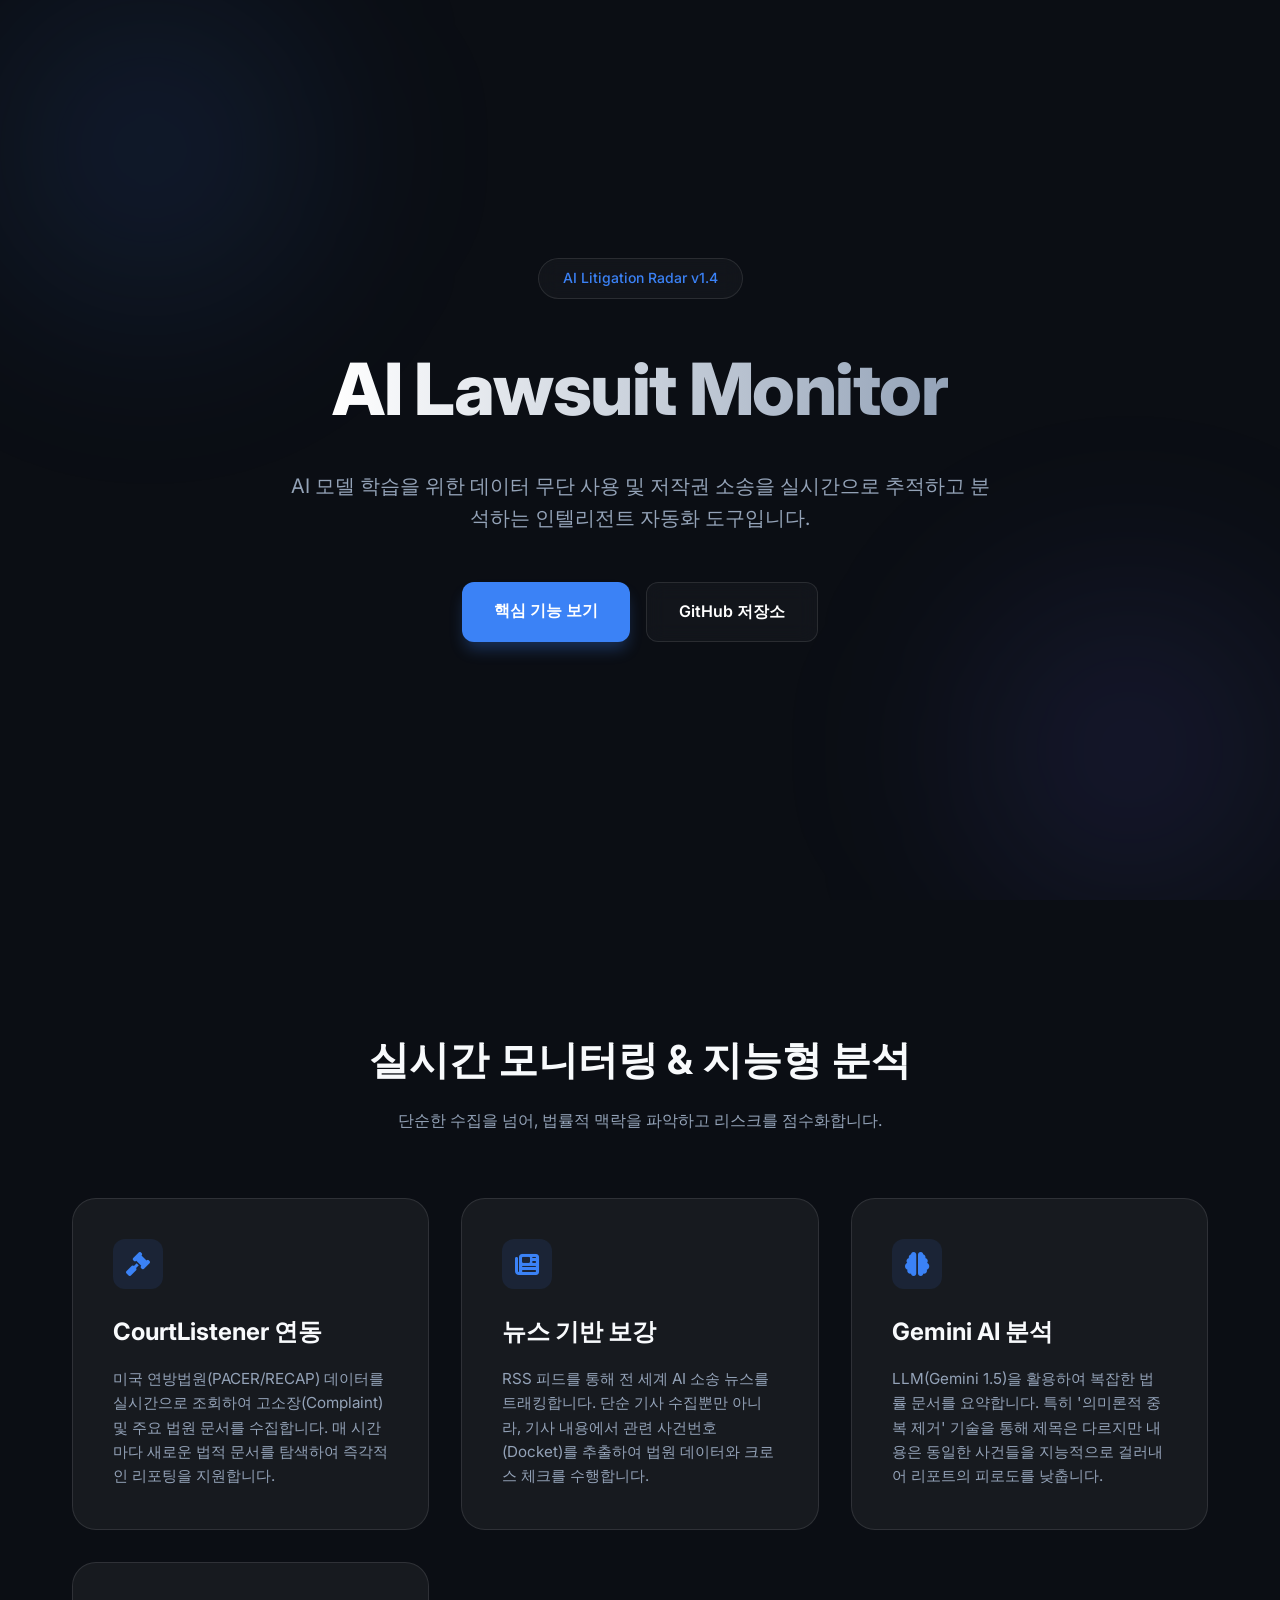
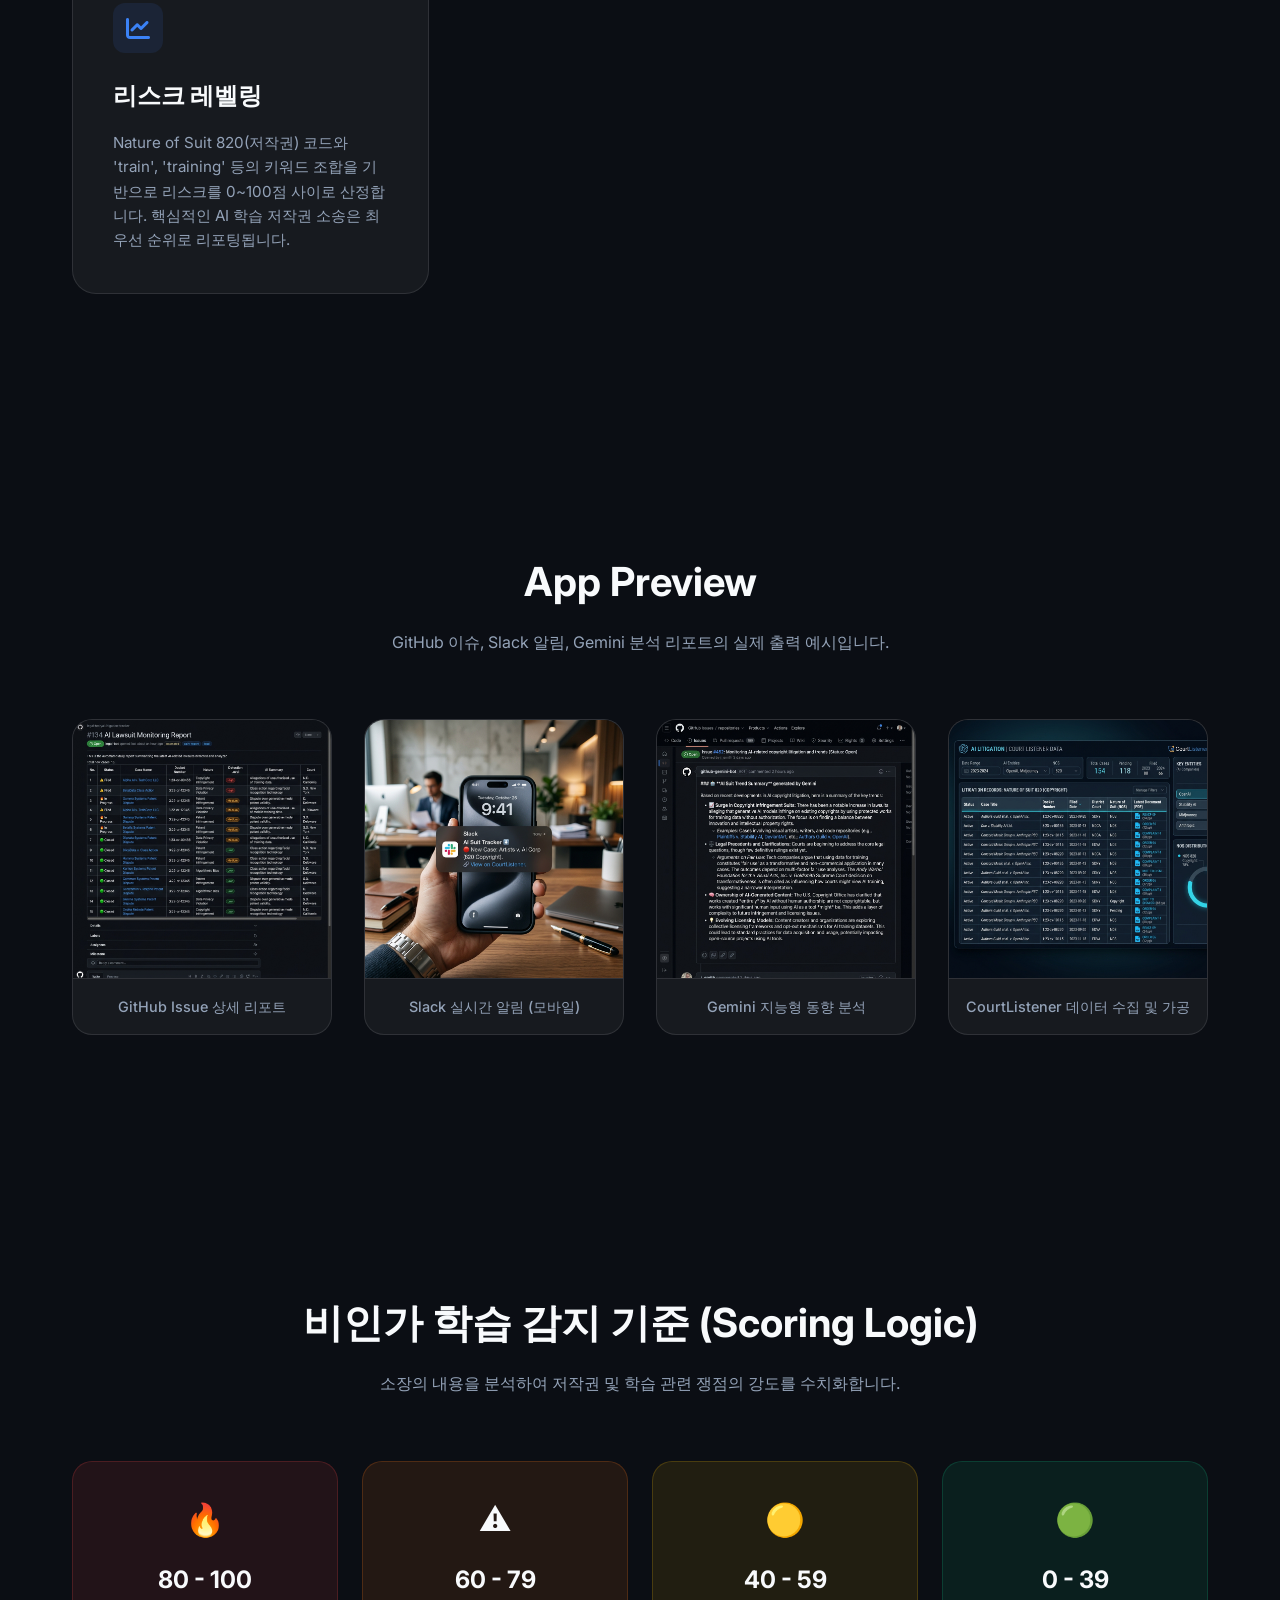
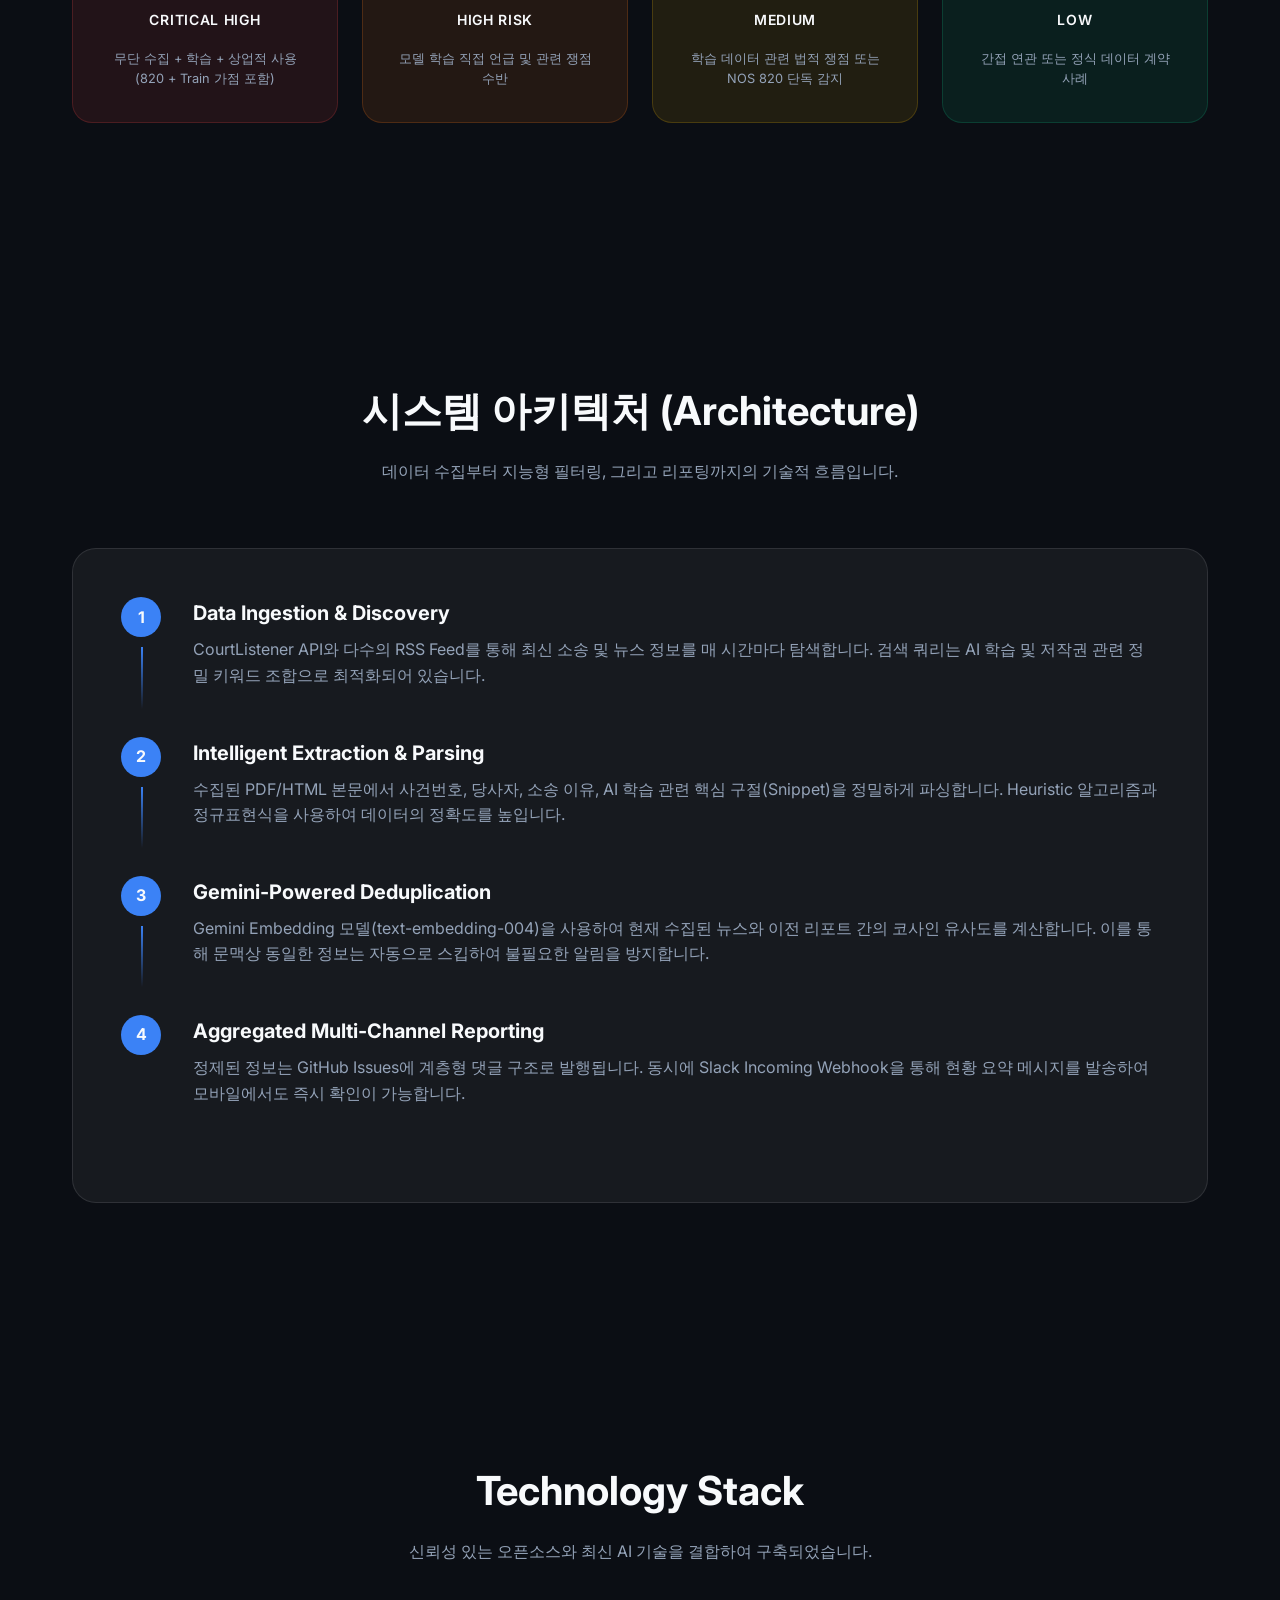
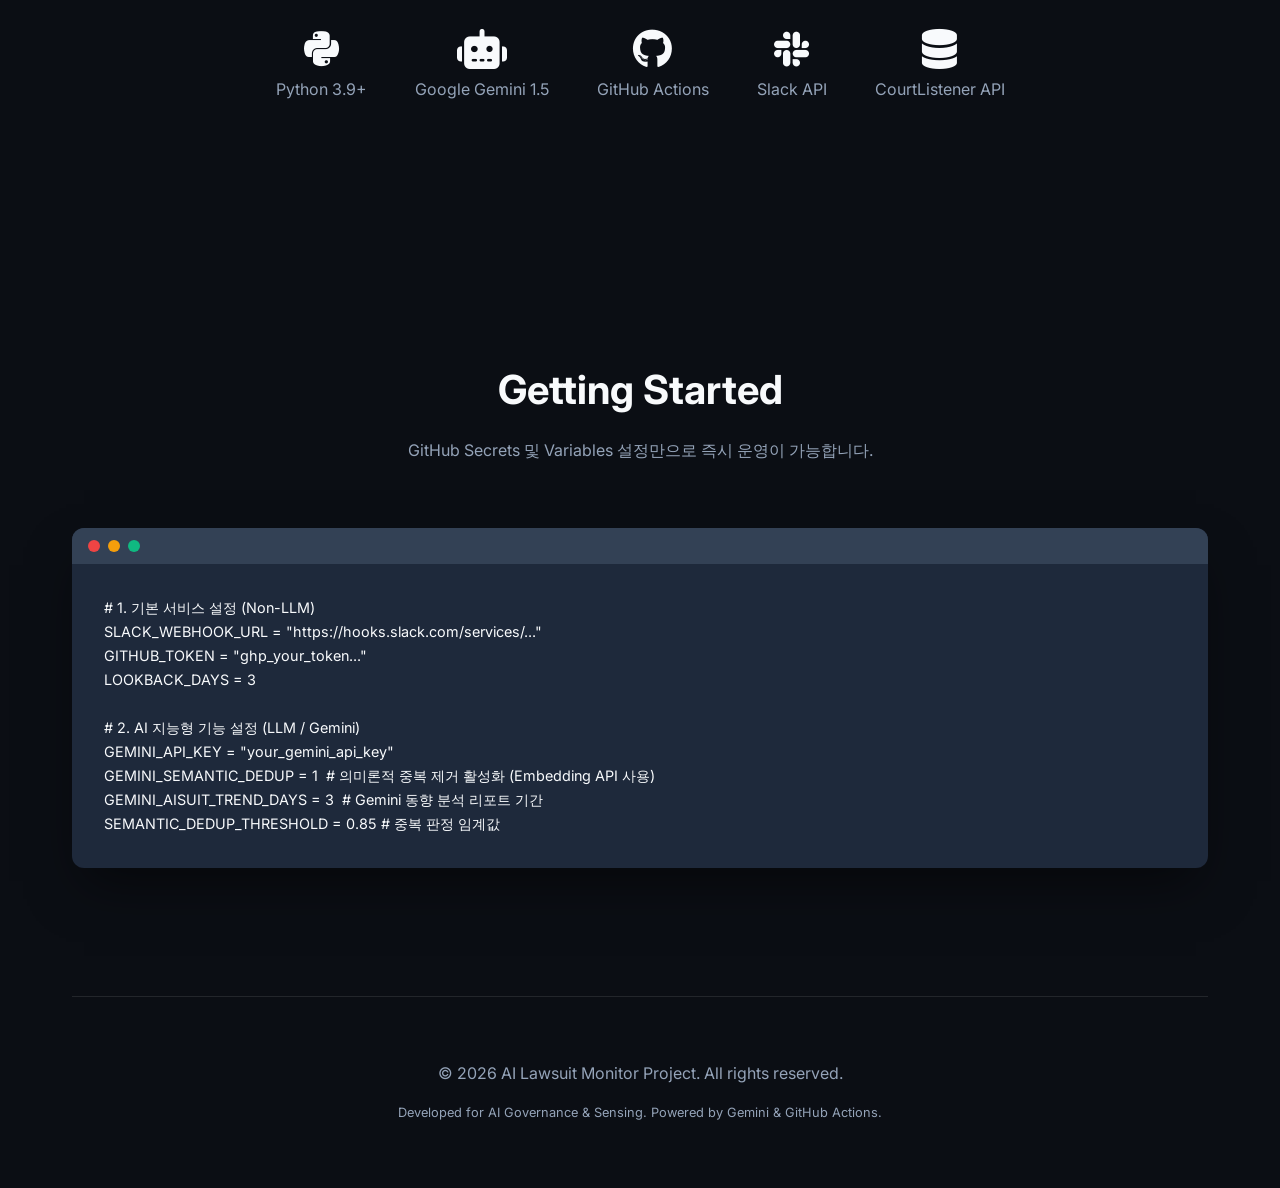
==== docs/index.html @ 7d8cdeb4 "docs: enrich homepage with screenshot gallery and detailed content" ====
<!DOCTYPE html>
<html lang="ko">
<head>
    <meta charset="UTF-8">
    <meta name="viewport" content="width=device-width, initial-scale=1.0">
    <title>AI Lawsuit Monitor - Intelligent Litigation Tracking</title>
    <link rel="stylesheet" href="css/style.css">
    <link rel="stylesheet" href="https://cdnjs.cloudflare.com/ajax/libs/font-awesome/6.4.0/css/all.min.css">
    <link href="https://fonts.googleapis.com/css2?family=Inter:wght@400;500;600;700;800&family=Fira+Code&display=swap" rel="stylesheet">
</head>
<body>
    <div class="bg-blobs">
        <div class="blob blob-1"></div>
        <div class="blob blob-2"></div>
    </div>

    <div class="container">
        <!-- Hero Section -->
        <header>
            <div class="hero-tag">AI Litigation Radar v1.4</div>
            <h1>AI Lawsuit Monitor</h1>
            <p class="hero-desc">
                AI 모델 학습을 위한 데이터 무단 사용 및 저작권 소송을 실시간으로 추적하고 분석하는 인텔리전트 자동화 도구입니다.
            </p>
            <div class="cta-buttons">
                <a href="#features" class="btn btn-primary">핵심 기능 보기</a>
                <a href="https://github.com/aigovsensing/ai-suit-tracker-v02" class="btn btn-secondary">GitHub 저장소</a>
            </div>
        </header>

        <!-- Features Section -->
        <section id="features">
            <div class="section-title">
                <h2>실시간 모니터링 & 지능형 분석</h2>
                <p>단순한 수집을 넘어, 법률적 맥락을 파악하고 리스크를 점수화합니다.</p>
            </div>
            <div class="features-grid">
                <div class="feature-card">
                    <div class="feature-icon"><i class="fas fa-gavel"></i></div>
                    <h3>CourtListener 연동</h3>
                    <p>미국 연방법원(PACER/RECAP) 데이터를 실시간으로 조회하여 고소장(Complaint) 및 주요 법원 문서를 수집합니다. 매 시간마다 새로운 법적 문서를 탐색하여 즉각적인 리포팅을 지원합니다.</p>
                </div>
                <div class="feature-card">
                    <div class="feature-icon"><i class="fas fa-newspaper"></i></div>
                    <h3>뉴스 기반 보강</h3>
                    <p>RSS 피드를 통해 전 세계 AI 소송 뉴스를 트래킹합니다. 단순 기사 수집뿐만 아니라, 기사 내용에서 관련 사건번호(Docket)를 추출하여 법원 데이터와 크로스 체크를 수행합니다.</p>
                </div>
                <div class="feature-card">
                    <div class="feature-icon"><i class="fas fa-brain"></i></div>
                    <h3>Gemini AI 분석</h3>
                    <p>LLM(Gemini 1.5)을 활용하여 복잡한 법률 문서를 요약합니다. 특히 '의미론적 중복 제거' 기술을 통해 제목은 다르지만 내용은 동일한 사건들을 지능적으로 걸러내어 리포트의 피로도를 낮춥니다.</p>
                </div>
                <div class="feature-card">
                    <div class="feature-icon"><i class="fas fa-chart-line"></i></div>
                    <h3>리스크 레벨링</h3>
                    <p>Nature of Suit 820(저작권) 코드와 'train', 'training' 등의 키워드 조합을 기반으로 리스크를 0~100점 사이로 산정합니다. 핵심적인 AI 학습 저작권 소송은 최우선 순위로 리포팅됩니다.</p>
                </div>
            </div>
        </section>

        <!-- Gallery Section (New) -->
        <section id="gallery">
            <div class="section-title">
                <h2>App Preview</h2>
                <p>GitHub 이슈, Slack 알림, Gemini 분석 리포트의 실제 출력 예시입니다.</p>
            </div>
            <div class="gallery-grid">
                <div class="gallery-item">
                    <div class="gallery-img-wrapper">
                        <img src="../img/github_issue.png" alt="GitHub Issue Report">
                    </div>
                    <div class="gallery-caption">GitHub Issue 상세 리포트</div>
                </div>
                <div class="gallery-item">
                    <div class="gallery-img-wrapper">
                        <img src="../img/slack_mobile.png" alt="Slack Mobile Notification">
                    </div>
                    <div class="gallery-caption">Slack 실시간 알림 (모바일)</div>
                </div>
                <div class="gallery-item">
                    <div class="gallery-img-wrapper">
                        <img src="../img/gemini_report.png" alt="Gemini Trend Summary">
                    </div>
                    <div class="gallery-caption">Gemini 지능형 동향 분석</div>
                </div>
                <div class="gallery-item">
                    <div class="gallery-img-wrapper">
                        <img src="../img/courtlistener_data.png" alt="CourtListener Data Extraction">
                    </div>
                    <div class="gallery-caption">CourtListener 데이터 수집 및 가공</div>
                </div>
            </div>
        </section>

        <!-- Detection Levels Section -->
        <section id="detection">
            <div class="section-title">
                <h2>비인가 학습 감지 기준 (Scoring Logic)</h2>
                <p>소장의 내용을 분석하여 저작권 및 학습 관련 쟁점의 강도를 수치화합니다.</p>
            </div>
            <div class="detection-grid">
                <div class="level-card critical">
                    <div class="icon">🔥</div>
                    <span class="score">80 - 100</span>
                    <span class="label">Critical High</span>
                    <p style="font-size: 0.8rem; margin-top: 1rem; color: var(--text-secondary);">무단 수집 + 학습 + 상업적 사용 (820 + Train 가점 포함)</p>
                </div>
                <div class="level-card high">
                    <div class="icon">⚠️</div>
                    <span class="score">60 - 79</span>
                    <span class="label">High Risk</span>
                    <p style="font-size: 0.8rem; margin-top: 1rem; color: var(--text-secondary);">모델 학습 직접 언급 및 관련 쟁점 수반</p>
                </div>
                <div class="level-card medium">
                    <div class="icon">🟡</div>
                    <span class="score">40 - 59</span>
                    <span class="label">Medium</span>
                    <p style="font-size: 0.8rem; margin-top: 1rem; color: var(--text-secondary);">학습 데이터 관련 법적 쟁점 또는 NOS 820 단독 감지</p>
                </div>
                <div class="level-card low">
                    <div class="icon">🟢</div>
                    <span class="score">0 - 39</span>
                    <span class="label">Low</span>
                    <p style="font-size: 0.8rem; margin-top: 1rem; color: var(--text-secondary);">간접 연관 또는 정식 데이터 계약 사례</p>
                </div>
            </div>
        </section>

        <!-- Architecture Section -->
        <section id="architecture">
            <div class="section-title">
                <h2>시스템 아키텍처 (Architecture)</h2>
                <p>데이터 수집부터 지능형 필터링, 그리고 리포팅까지의 기술적 흐름입니다.</p>
            </div>
            <div class="architecture-box">
                <div class="flow-step">
                    <div class="step-num">1</div>
                    <div class="step-content">
                        <h4>Data Ingestion & Discovery</h4>
                        <p>CourtListener API와 다수의 RSS Feed를 통해 최신 소송 및 뉴스 정보를 매 시간마다 탐색합니다. 검색 쿼리는 AI 학습 및 저작권 관련 정밀 키워드 조합으로 최적화되어 있습니다.</p>
                    </div>
                </div>
                <div class="flow-step">
                    <div class="step-num">2</div>
                    <div class="step-content">
                        <h4>Intelligent Extraction & Parsing</h4>
                        <p>수집된 PDF/HTML 본문에서 사건번호, 당사자, 소송 이유, AI 학습 관련 핵심 구절(Snippet)을 정밀하게 파싱합니다. Heuristic 알고리즘과 정규표현식을 사용하여 데이터의 정확도를 높입니다.</p>
                    </div>
                </div>
                <div class="flow-step">
                    <div class="step-num">3</div>
                    <div class="step-content">
                        <h4>Gemini-Powered Deduplication</h4>
                        <p>Gemini Embedding 모델(text-embedding-004)을 사용하여 현재 수집된 뉴스와 이전 리포트 간의 코사인 유사도를 계산합니다. 이를 통해 문맥상 동일한 정보는 자동으로 스킵하여 불필요한 알림을 방지합니다.</p>
                    </div>
                </div>
                <div class="flow-step">
                    <div class="step-num">4</div>
                    <div class="step-content">
                        <h4>Aggregated Multi-Channel Reporting</h4>
                        <p>정제된 정보는 GitHub Issues에 계층형 댓글 구조로 발행됩니다. 동시에 Slack Incoming Webhook을 통해 현황 요약 메시지를 발송하여 모바일에서도 즉시 확인이 가능합니다.</p>
                    </div>
                </div>
            </div>
        </section>

        <!-- Tech Stack Section -->
        <section id="tech">
            <div class="section-title">
                <h2>Technology Stack</h2>
                <p>신뢰성 있는 오픈소스와 최신 AI 기술을 결합하여 구축되었습니다.</p>
            </div>
            <div class="tech-stack">
                <div class="tech-item"><i class="fab fa-python"></i><span>Python 3.9+</span></div>
                <div class="tech-item"><i class="fas fa-robot"></i><span>Google Gemini 1.5</span></div>
                <div class="tech-item"><i class="fab fa-github"></i><span>GitHub Actions</span></div>
                <div class="tech-item"><i class="fab fa-slack"></i><span>Slack API</span></div>
                <div class="tech-item"><i class="fas fa-database"></i><span>CourtListener API</span></div>
            </div>
        </section>

        <!-- Setup Preview -->
        <section id="setup">
            <div class="section-title">
                <h2>Getting Started</h2>
                <p>GitHub Secrets 및 Variables 설정만으로 즉시 운영이 가능합니다.</p>
            </div>
            <div class="code-window">
                <div class="code-header">
                    <div class="dot dot-red"></div>
                    <div class="dot dot-amber"></div>
                    <div class="dot dot-green"></div>
                </div>
                <pre><code># 1. 기본 서비스 설정 (Non-LLM)
SLACK_WEBHOOK_URL = "https://hooks.slack.com/services/..."
GITHUB_TOKEN = "ghp_your_token..."
LOOKBACK_DAYS = 3

# 2. AI 지능형 기능 설정 (LLM / Gemini)
GEMINI_API_KEY = "your_gemini_api_key"
GEMINI_SEMANTIC_DEDUP = 1  # 의미론적 중복 제거 활성화 (Embedding API 사용)
GEMINI_AISUIT_TREND_DAYS = 3  # Gemini 동향 분석 리포트 기간
SEMANTIC_DEDUP_THRESHOLD = 0.85 # 중복 판정 임계값</code></pre>
            </div>
        </section>

        <footer>
            <p>&copy; 2026 AI Lawsuit Monitor Project. All rights reserved.</p>
            <p style="font-size: 0.8rem; margin-top: 1rem;">Developed for AI Governance & Sensing. Powered by Gemini & GitHub Actions.</p>
        </footer>
    </div>

    <script src="js/app.js"></script>
</body>
</html>
---- docs/css/style.css ----
:root {
    --bg-color: #0b0e14;
    --card-bg: rgba(255, 255, 255, 0.05);
    --primary-color: #3b82f6;
    --secondary-color: #6366f1;
    --accent-color: #10b981;
    --text-primary: #f8fafc;
    --text-secondary: #94a3b8;
    --border-color: rgba(255, 255, 255, 0.1);
    --glass-bg: rgba(255, 255, 255, 0.03);
    --glass-border: rgba(255, 255, 255, 0.1);
}

* {
    margin: 0;
    padding: 0;
    box-sizing: border-box;
    font-family: 'Inter', -apple-system, BlinkMacSystemFont, "Segoe UI", Roboto, sans-serif;
}

body {
    background-color: var(--bg-color);
    color: var(--text-primary);
    line-height: 1.6;
    overflow-x: hidden;
}

/* Background Animation */
.bg-blobs {
    position: fixed;
    top: 0;
    left: 0;
    width: 100%;
    height: 100%;
    z-index: -1;
    overflow: hidden;
}

.blob {
    position: absolute;
    width: 500px;
    height: 500px;
    background: radial-gradient(circle, rgba(59, 130, 246, 0.15) 0%, rgba(59, 130, 246, 0) 70%);
    border-radius: 50%;
    filter: blur(80px);
    animation: move 20s infinite alternate;
}

.blob-1 { top: -100px; left: -100px; }
.blob-2 { bottom: -100px; right: -100px; animation-delay: -5s; background: radial-gradient(circle, rgba(99, 102, 241, 0.15) 0%, rgba(99, 102, 241, 0) 70%); }

@keyframes move {
    from { transform: translate(0, 0) scale(1); }
    to { transform: translate(100px, 100px) scale(1.2); }
}

/* Layout */
.container {
    max-width: 1200px;
    margin: 0 auto;
    padding: 0 2rem;
}

/* Header */
header {
    height: 100vh;
    display: flex;
    flex-direction: column;
    justify-content: center;
    align-items: center;
    text-align: center;
    position: relative;
}

.hero-tag {
    background: var(--glass-bg);
    border: 1px solid var(--glass-border);
    padding: 0.5rem 1.5rem;
    border-radius: 99px;
    font-size: 0.875rem;
    font-weight: 500;
    margin-bottom: 2rem;
    color: var(--primary-color);
    display: inline-block;
    backdrop-filter: blur(10px);
}

h1 {
    font-size: 4.5rem;
    font-weight: 800;
    letter-spacing: -0.02em;
    margin-bottom: 1.5rem;
    background: linear-gradient(to right, #fff, #94a3b8);
    -webkit-background-clip: text;
    -webkit-text-fill-color: transparent;
}

.hero-desc {
    font-size: 1.25rem;
    color: var(--text-secondary);
    max-width: 700px;
    margin-bottom: 3rem;
}

.cta-buttons {
    display: flex;
    gap: 1rem;
}

.btn {
    padding: 1rem 2rem;
    border-radius: 12px;
    font-weight: 600;
    text-decoration: none;
    transition: all 0.3s ease;
}

.btn-primary {
    background-color: var(--primary-color);
    color: white;
    box-shadow: 0 10px 15px -3px rgba(59, 130, 246, 0.3);
}

.btn-primary:hover {
    transform: translateY(-2px);
    box-shadow: 0 20px 25px -5px rgba(59, 130, 246, 0.4);
}

.btn-secondary {
    background: var(--glass-bg);
    border: 1px solid var(--glass-border);
    color: white;
    backdrop-filter: blur(10px);
}

.btn-secondary:hover {
    background: rgba(255, 255, 255, 0.1);
}

/* Sections */
section {
    padding: 8rem 0;
}

.section-title {
    text-align: center;
    margin-bottom: 4rem;
}

.section-title h2 {
    font-size: 2.5rem;
    font-weight: 700;
    margin-bottom: 1rem;
}

.section-title p {
    color: var(--text-secondary);
}

/* Features Grid */
.features-grid {
    display: grid;
    grid-template-columns: repeat(auto-fit, minmax(300px, 1fr));
    gap: 2rem;
}

.feature-card {
    background: var(--card-bg);
    border: 1px solid var(--border-color);
    padding: 2.5rem;
    border-radius: 24px;
    transition: all 0.3s ease;
}

.feature-card:hover {
    border-color: var(--primary-color);
    transform: translateY(-5px);
}

.feature-icon {
    width: 50px;
    height: 50px;
    background: rgba(59, 130, 246, 0.1);
    border-radius: 12px;
    display: flex;
    align-items: center;
    justify-content: center;
    color: var(--primary-color);
    margin-bottom: 1.5rem;
    font-size: 1.5rem;
}

.feature-card h3 {
    font-size: 1.5rem;
    margin-bottom: 1rem;
}

.feature-card p {
    color: var(--text-secondary);
    font-size: 0.95rem;
}

/* Gallery Section */
.gallery-grid {
    display: grid;
    grid-template-columns: repeat(auto-fit, minmax(250px, 1fr));
    gap: 2rem;
    margin-top: 2rem;
}

.gallery-item {
    background: var(--card-bg);
    border: 1px solid var(--border-color);
    border-radius: 20px;
    overflow: hidden;
    transition: all 0.3s ease;
}

.gallery-item:hover {
    transform: translateY(-5px);
    border-color: var(--primary-color);
}

.gallery-img-wrapper {
    width: 100%;
    aspect-ratio: 1 / 1;
    overflow: hidden;
    background: #000;
}

.gallery-img-wrapper img {
    width: 100%;
    height: 100%;
    object-fit: cover;
    transition: transform 0.5s ease;
}

.gallery-item:hover img {
    transform: scale(1.05);
}

.gallery-caption {
    padding: 1rem;
    text-align: center;
    font-size: 0.9rem;
    font-weight: 500;
    color: var(--text-secondary);
    border-top: 1px solid var(--border-color);
}

/* Detection Levels */
.detection-grid {
    display: grid;
    grid-template-columns: repeat(auto-fit, minmax(200px, 1fr));
    gap: 1.5rem;
}

.level-card {
    padding: 2rem;
    border-radius: 20px;
    text-align: center;
    border: 1px solid var(--border-color);
}

.level-card.critical { background: rgba(239, 68, 68, 0.1); border-color: rgba(239, 68, 68, 0.2); }
.level-card.high { background: rgba(249, 115, 22, 0.1); border-color: rgba(249, 115, 22, 0.2); }
.level-card.medium { background: rgba(234, 179, 8, 0.1); border-color: rgba(234, 179, 8, 0.2); }
.level-card.low { background: rgba(16, 185, 129, 0.1); border-color: rgba(16, 185, 129, 0.2); }

.level-card .icon { font-size: 2rem; margin-bottom: 1rem; }
.level-card .score { font-size: 1.5rem; font-weight: 700; display: block; margin-bottom: 0.5rem; }
.level-card .label { font-size: 0.875rem; font-weight: 600; text-transform: uppercase; letter-spacing: 0.05em; }

/* Architecture Section */
.architecture-box {
    background: var(--card-bg);
    border: 1px solid var(--border-color);
    border-radius: 24px;
    padding: 3rem;
    margin-top: 2rem;
}

.flow-step {
    display: flex;
    align-items: flex-start;
    gap: 2rem;
    margin-bottom: 3rem;
    position: relative;
}

.flow-step:not(:last-child)::after {
    content: '';
    position: absolute;
    left: 20px;
    top: 50px;
    bottom: -20px;
    width: 2px;
    background: linear-gradient(to bottom, var(--primary-color), transparent);
}

.step-num {
    width: 40px;
    height: 40px;
    background: var(--primary-color);
    border-radius: 50%;
    display: flex;
    align-items: center;
    justify-content: center;
    font-weight: 700;
    flex-shrink: 0;
}

.step-content h4 {
    font-size: 1.25rem;
    margin-bottom: 0.5rem;
}

.step-content p {
    color: var(--text-secondary);
}

/* Tech Stack */
.tech-stack {
    display: flex;
    justify-content: center;
    gap: 3rem;
    flex-wrap: wrap;
    margin-top: 2rem;
}

.tech-item {
    display: flex;
    flex-direction: column;
    align-items: center;
    gap: 0.5rem;
    color: var(--text-secondary);
}

.tech-item i {
    font-size: 2.5rem;
    color: var(--text-primary);
}

/* Code Preview */
.code-window {
    background: #1e293b;
    border-radius: 12px;
    overflow: hidden;
    box-shadow: 0 25px 50px -12px rgba(0, 0, 0, 0.5);
    margin-top: 3rem;
}

.code-header {
    background: #334155;
    padding: 0.75rem 1rem;
    display: flex;
    gap: 0.5rem;
}

.dot { width: 12px; height: 12px; border-radius: 50%; }
.dot-red { background: #ef4444; }
.dot-amber { background: #f59e0b; }
.dot-green { background: #10b981; }

pre {
    padding: 2rem;
    font-family: 'Fira Code', monospace;
    font-size: 0.9rem;
    overflow-x: auto;
}

/* Footer */
footer {
    padding: 4rem 0;
    text-align: center;
    border-top: 1px solid var(--border-color);
    color: var(--text-secondary);
}

/* Responsive */
@media (max-width: 768px) {
    h1 { font-size: 3rem; }
    header { padding: 4rem 1rem; }
    .features-grid { grid-template-columns: 1fr; }
}
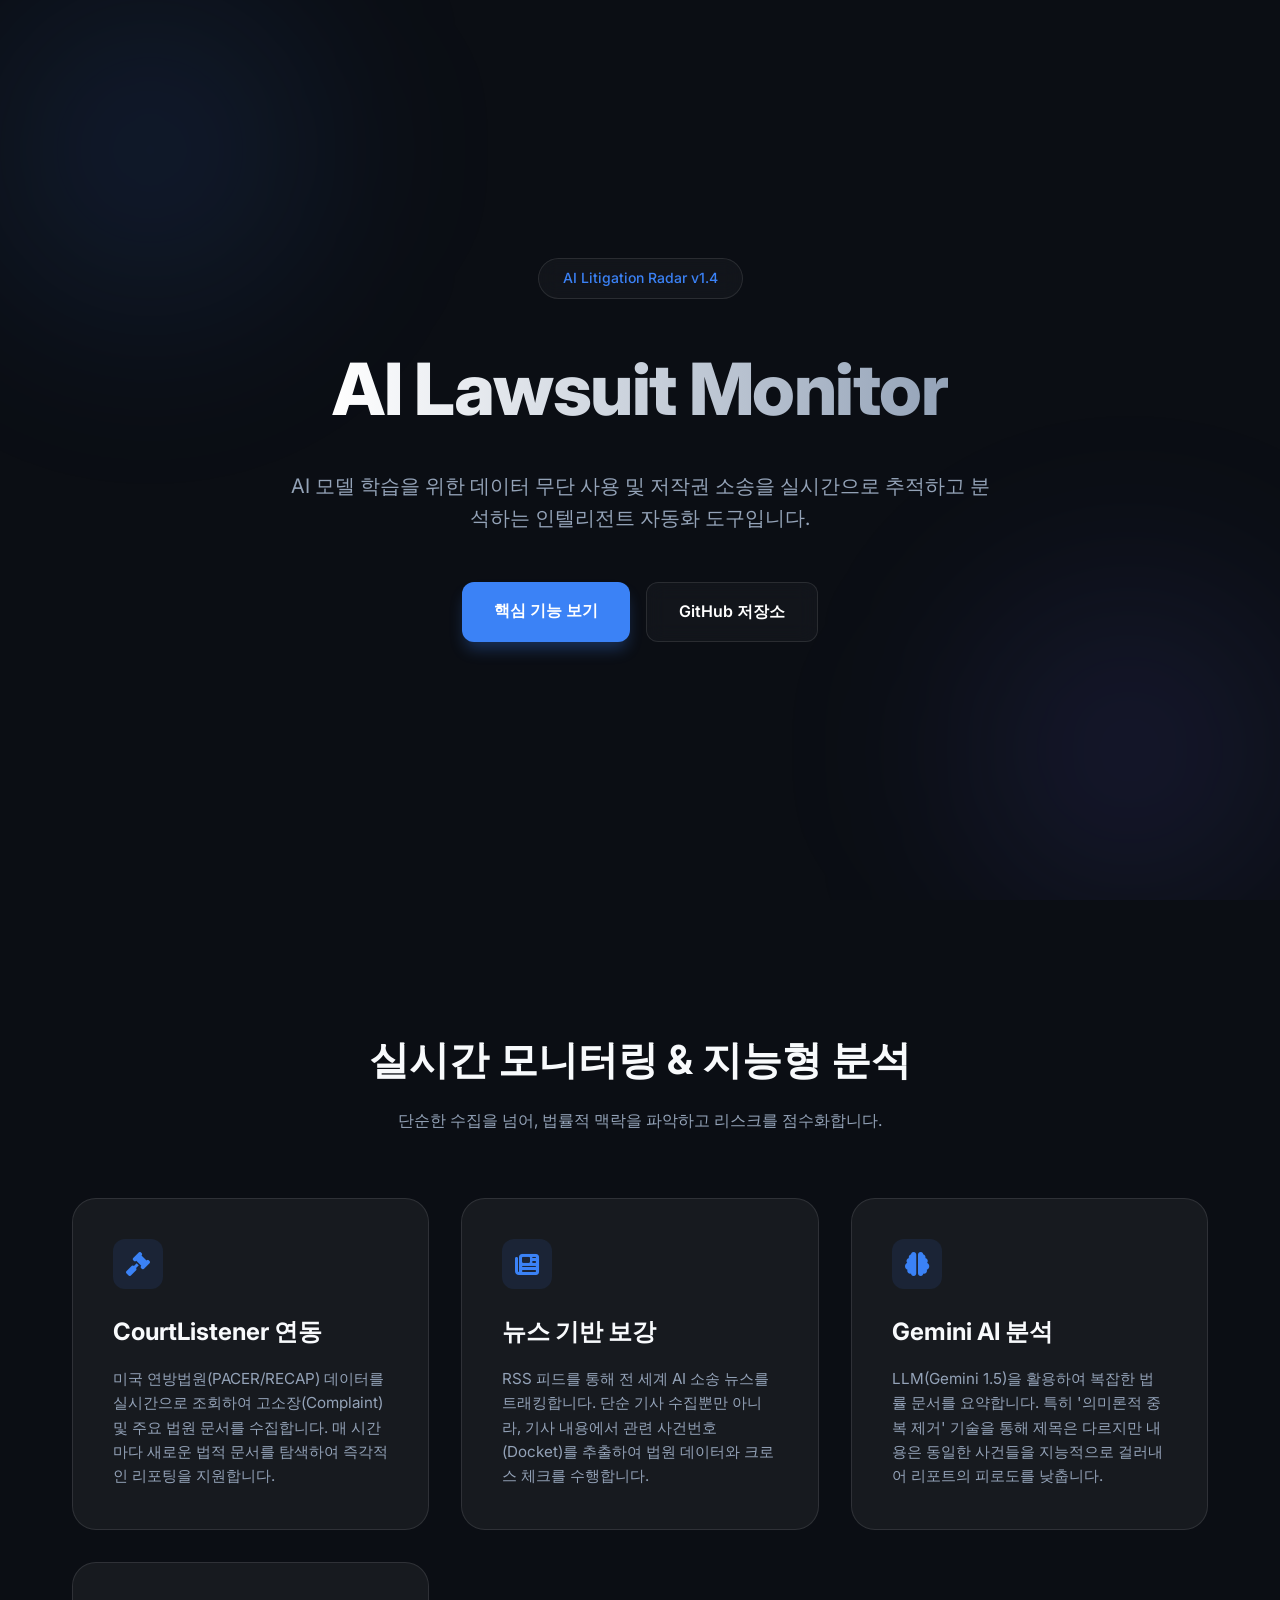
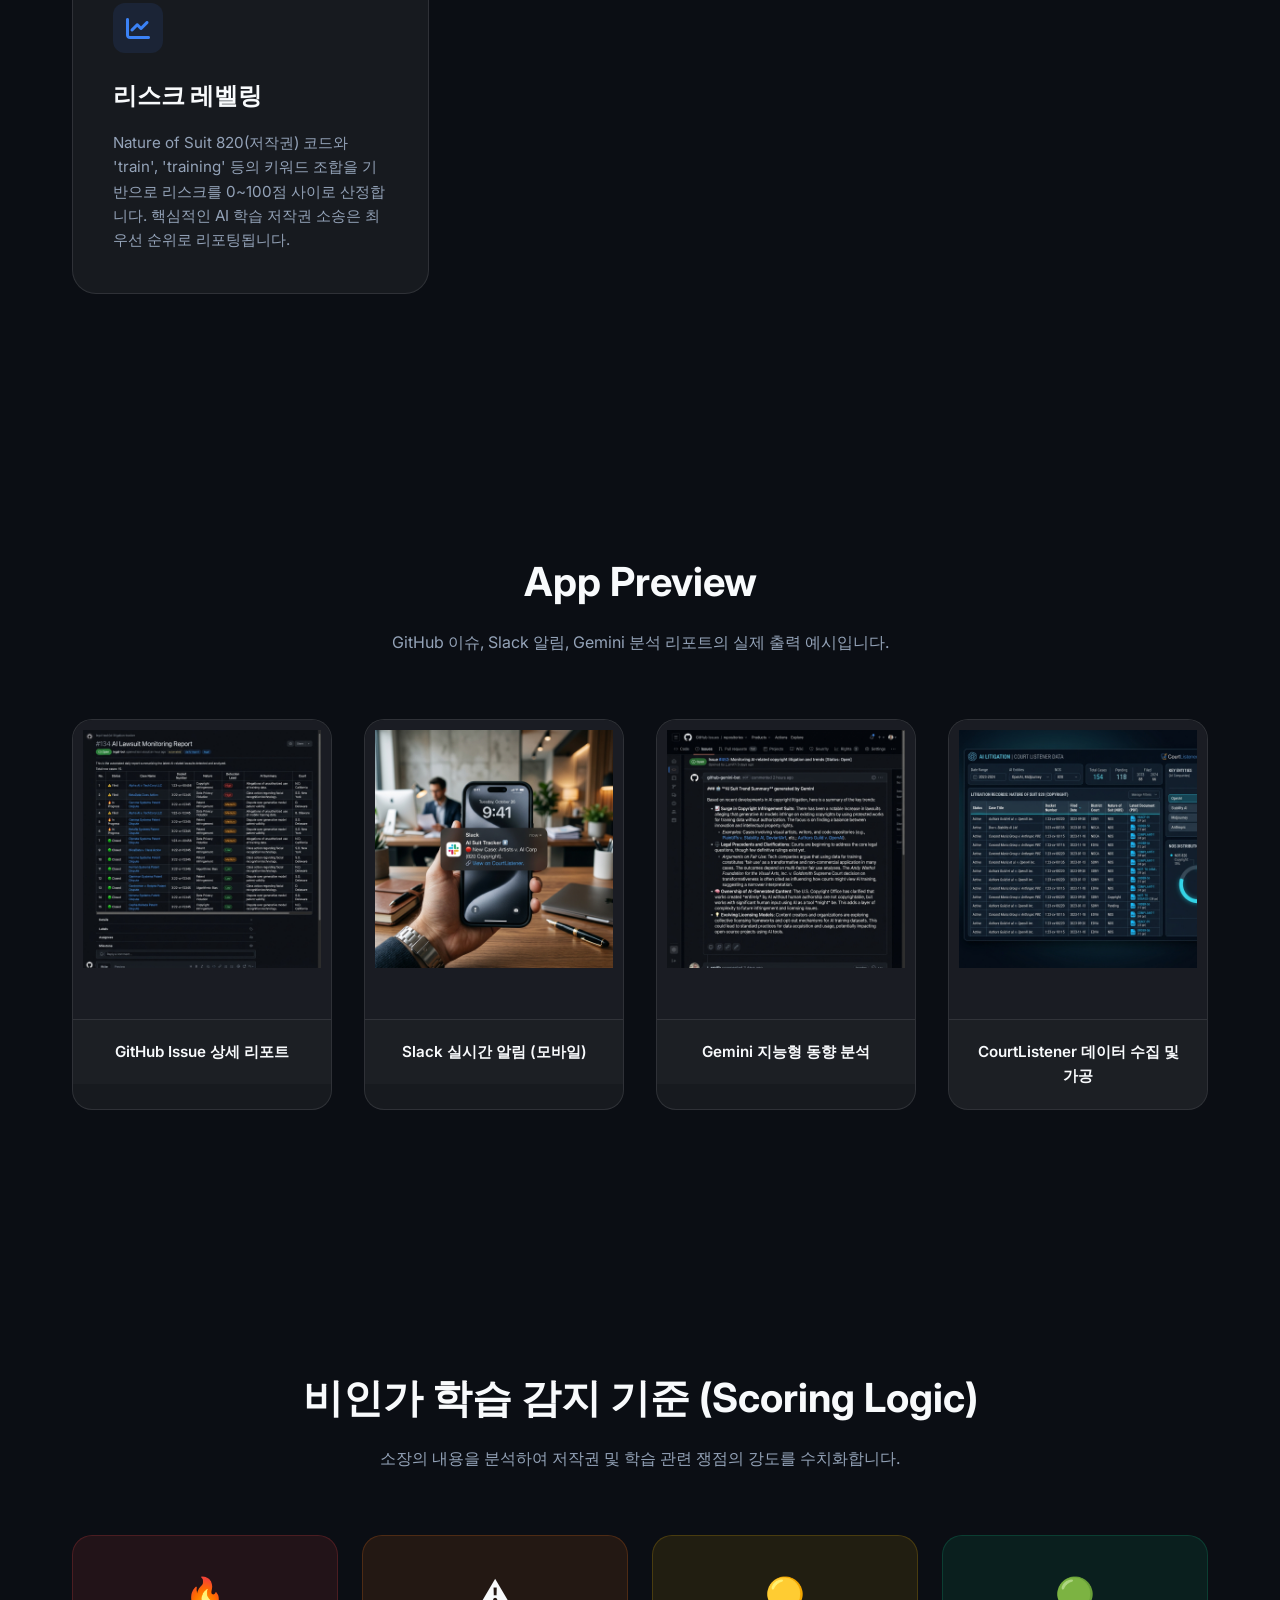
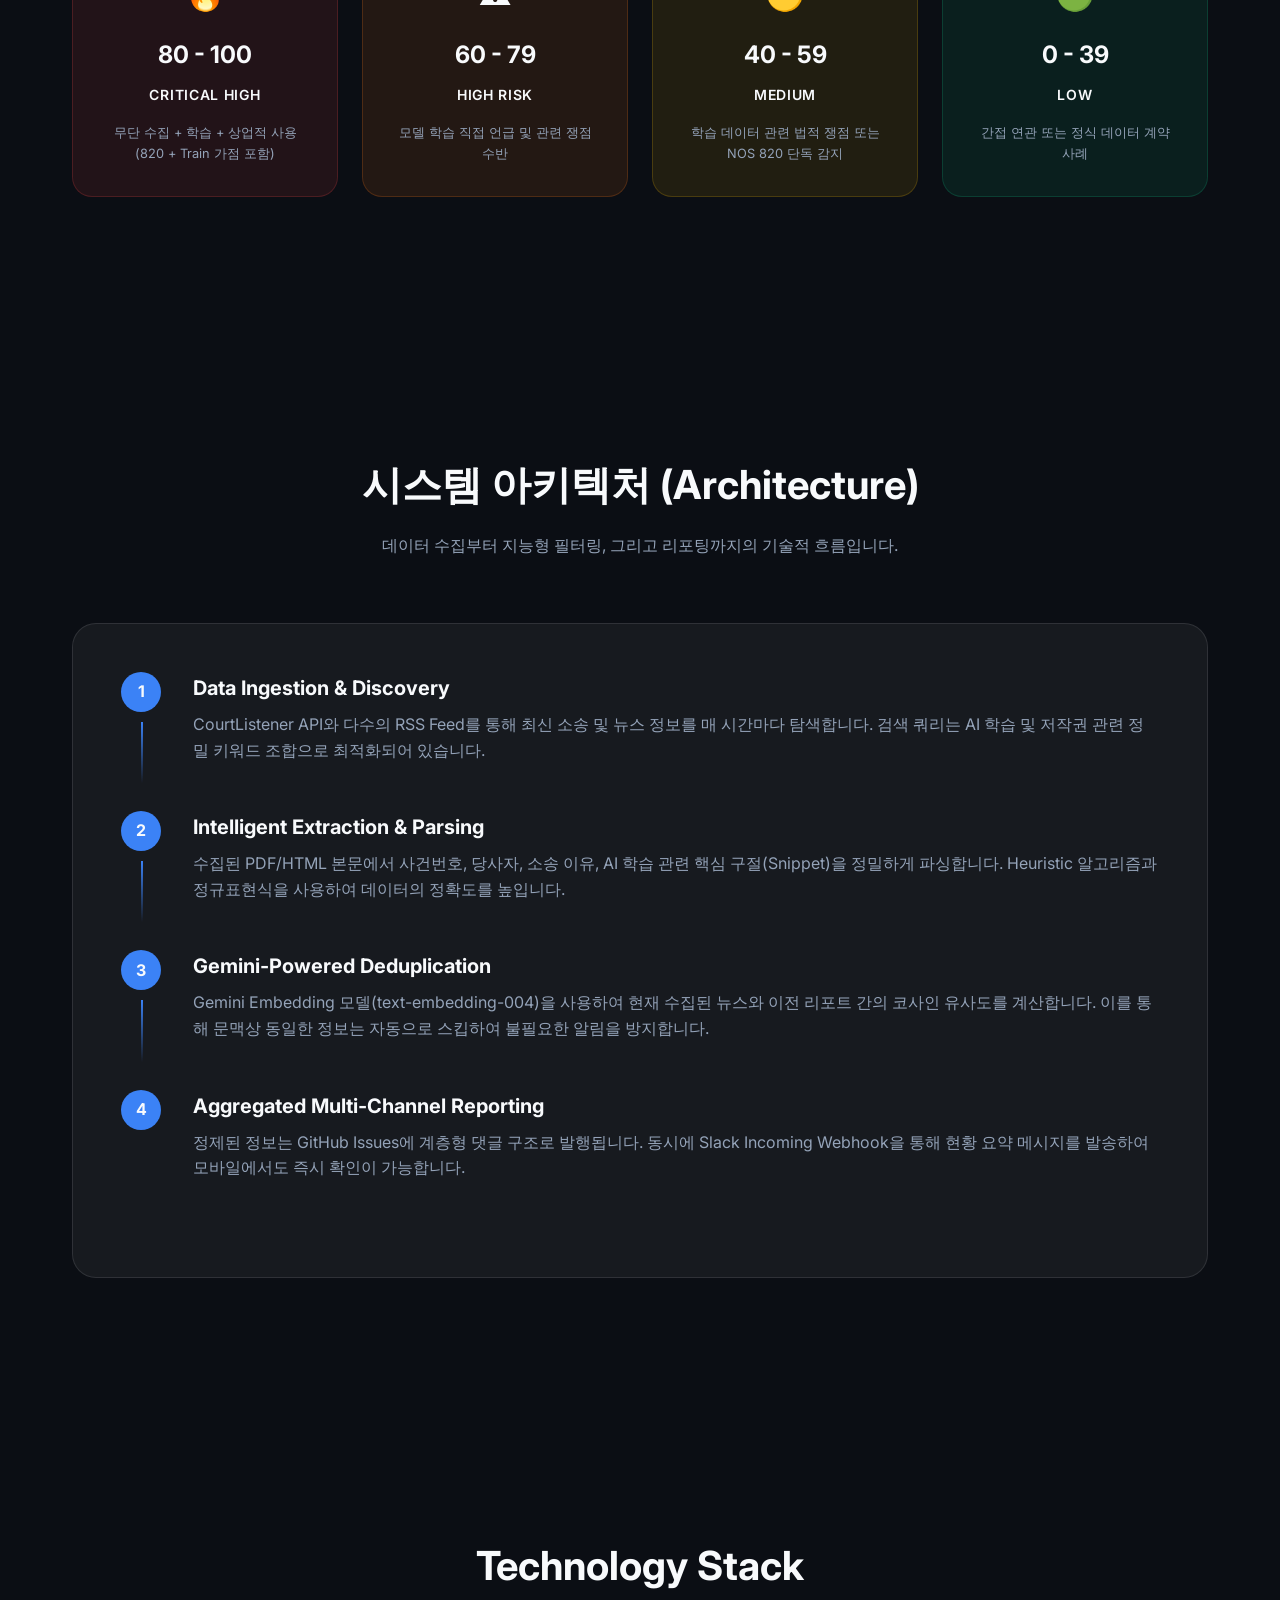
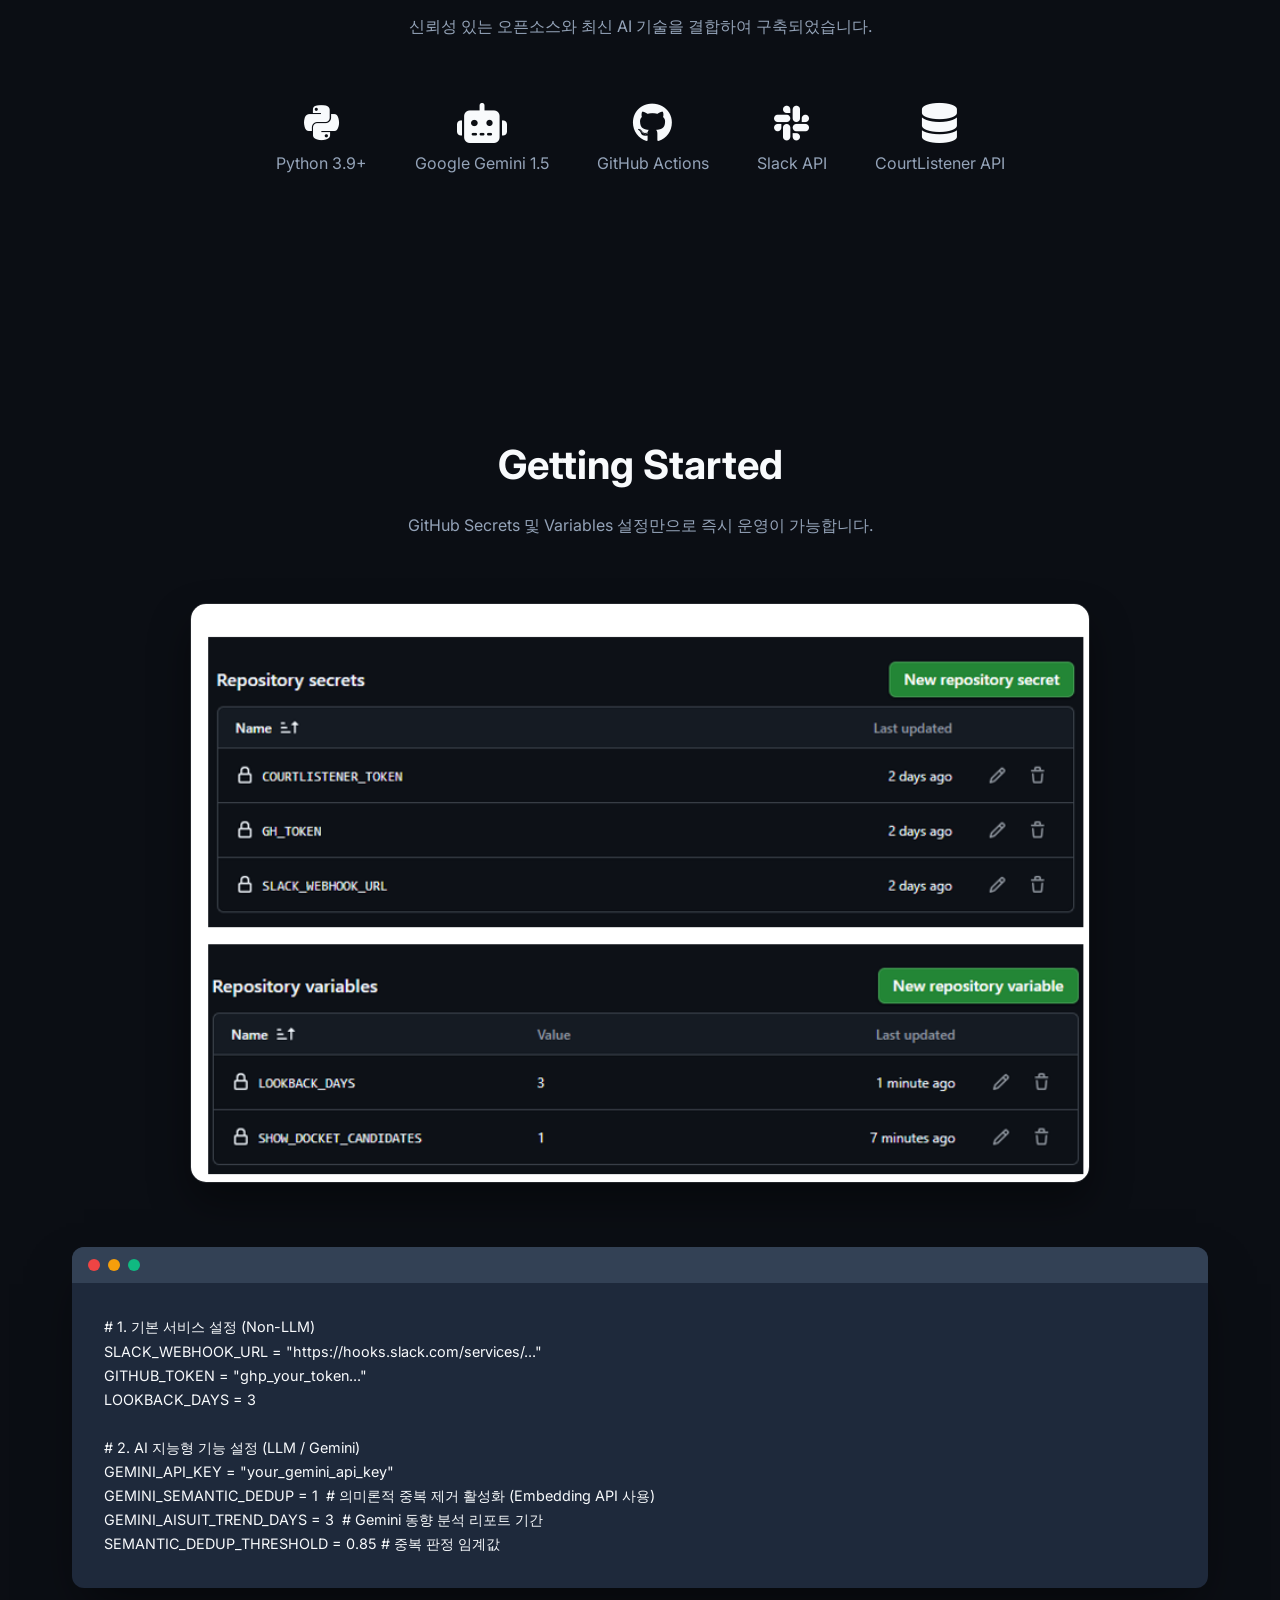
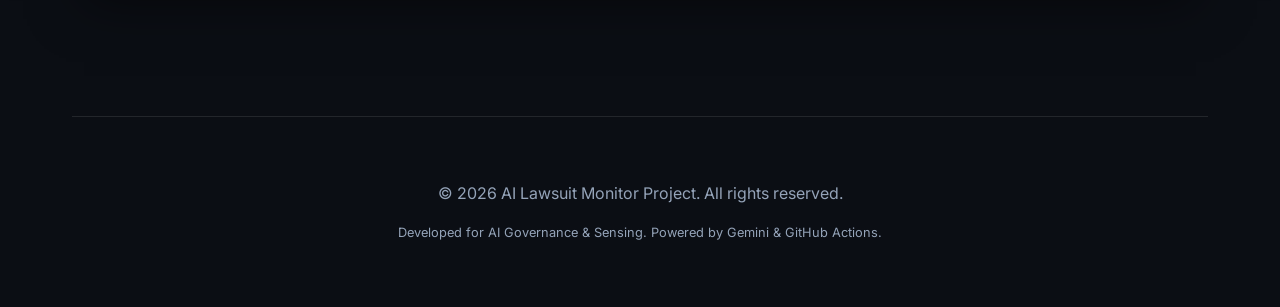
==== commit bf2c2827: "docs: fix broken image paths and enhance App Preview design Signed-off-by: Geunsik Lim <leemgs@gmail" ====
--- a/docs/index.html
+++ b/docs/index.html
@@ -67,25 +67,25 @@
             <div class="gallery-grid">
                 <div class="gallery-item">
                     <div class="gallery-img-wrapper">
-                        <img src="../img/github_issue.png" alt="GitHub Issue Report">
+                        <img src="img/github_issue.png" alt="GitHub Issue Report">
                     </div>
                     <div class="gallery-caption">GitHub Issue 상세 리포트</div>
                 </div>
                 <div class="gallery-item">
                     <div class="gallery-img-wrapper">
-                        <img src="../img/slack_mobile.png" alt="Slack Mobile Notification">
+                        <img src="img/slack_mobile.png" alt="Slack Mobile Notification">
                     </div>
                     <div class="gallery-caption">Slack 실시간 알림 (모바일)</div>
                 </div>
                 <div class="gallery-item">
                     <div class="gallery-img-wrapper">
-                        <img src="../img/gemini_report.png" alt="Gemini Trend Summary">
+                        <img src="img/gemini_report.png" alt="Gemini Trend Summary">
                     </div>
                     <div class="gallery-caption">Gemini 지능형 동향 분석</div>
                 </div>
                 <div class="gallery-item">
                     <div class="gallery-img-wrapper">
-                        <img src="../img/courtlistener_data.png" alt="CourtListener Data Extraction">
+                        <img src="img/courtlistener_data.png" alt="CourtListener Data Extraction">
                     </div>
                     <div class="gallery-caption">CourtListener 데이터 수집 및 가공</div>
                 </div>
@@ -185,6 +185,9 @@
                 <h2>Getting Started</h2>
                 <p>GitHub Secrets 및 Variables 설정만으로 즉시 운영이 가능합니다.</p>
             </div>
+            <div class="setup-img-container">
+                <img src="img/actions-secret-variable.png" alt="GitHub Actions Secrets Setup" class="setup-img">
+            </div>
             <div class="code-window">
                 <div class="code-header">
                     <div class="dot dot-red"></div>
--- a/docs/css/style.css
+++ b/docs/css/style.css
@@ -223,29 +223,33 @@
 
 .gallery-img-wrapper {
     width: 100%;
-    aspect-ratio: 1 / 1;
+    height: 300px; /* Fixed height for consistency in grid */
     overflow: hidden;
-    background: #000;
+    background: #1a1c23;
+    position: relative;
+    border-bottom: 1px solid var(--border-color);
 }
 
 .gallery-img-wrapper img {
     width: 100%;
     height: 100%;
-    object-fit: cover;
+    object-fit: contain; /* Changed from cover to contain to show full screenshot */
+    object-position: top;
     transition: transform 0.5s ease;
+    padding: 10px; /* Space for the "contain" effect to look like a frame */
 }
 
 .gallery-item:hover img {
-    transform: scale(1.05);
+    transform: scale(1.02);
 }
 
 .gallery-caption {
-    padding: 1rem;
+    padding: 1.25rem;
     text-align: center;
-    font-size: 0.9rem;
-    font-weight: 500;
-    color: var(--text-secondary);
-    border-top: 1px solid var(--border-color);
+    font-size: 0.95rem;
+    font-weight: 600;
+    color: var(--text-primary);
+    background: rgba(255, 255, 255, 0.02);
 }
 
 /* Detection Levels */
@@ -369,6 +373,20 @@
     overflow-x: auto;
 }
 
+.setup-img-container {
+    margin: 2rem auto 4rem;
+    max-width: 900px;
+    border-radius: 16px;
+    overflow: hidden;
+    border: 1px solid var(--border-color);
+    box-shadow: 0 20px 40px rgba(0,0,0,0.4);
+}
+
+.setup-img {
+    width: 100%;
+    display: block;
+}
+
 /* Footer */
 footer {
     padding: 4rem 0;
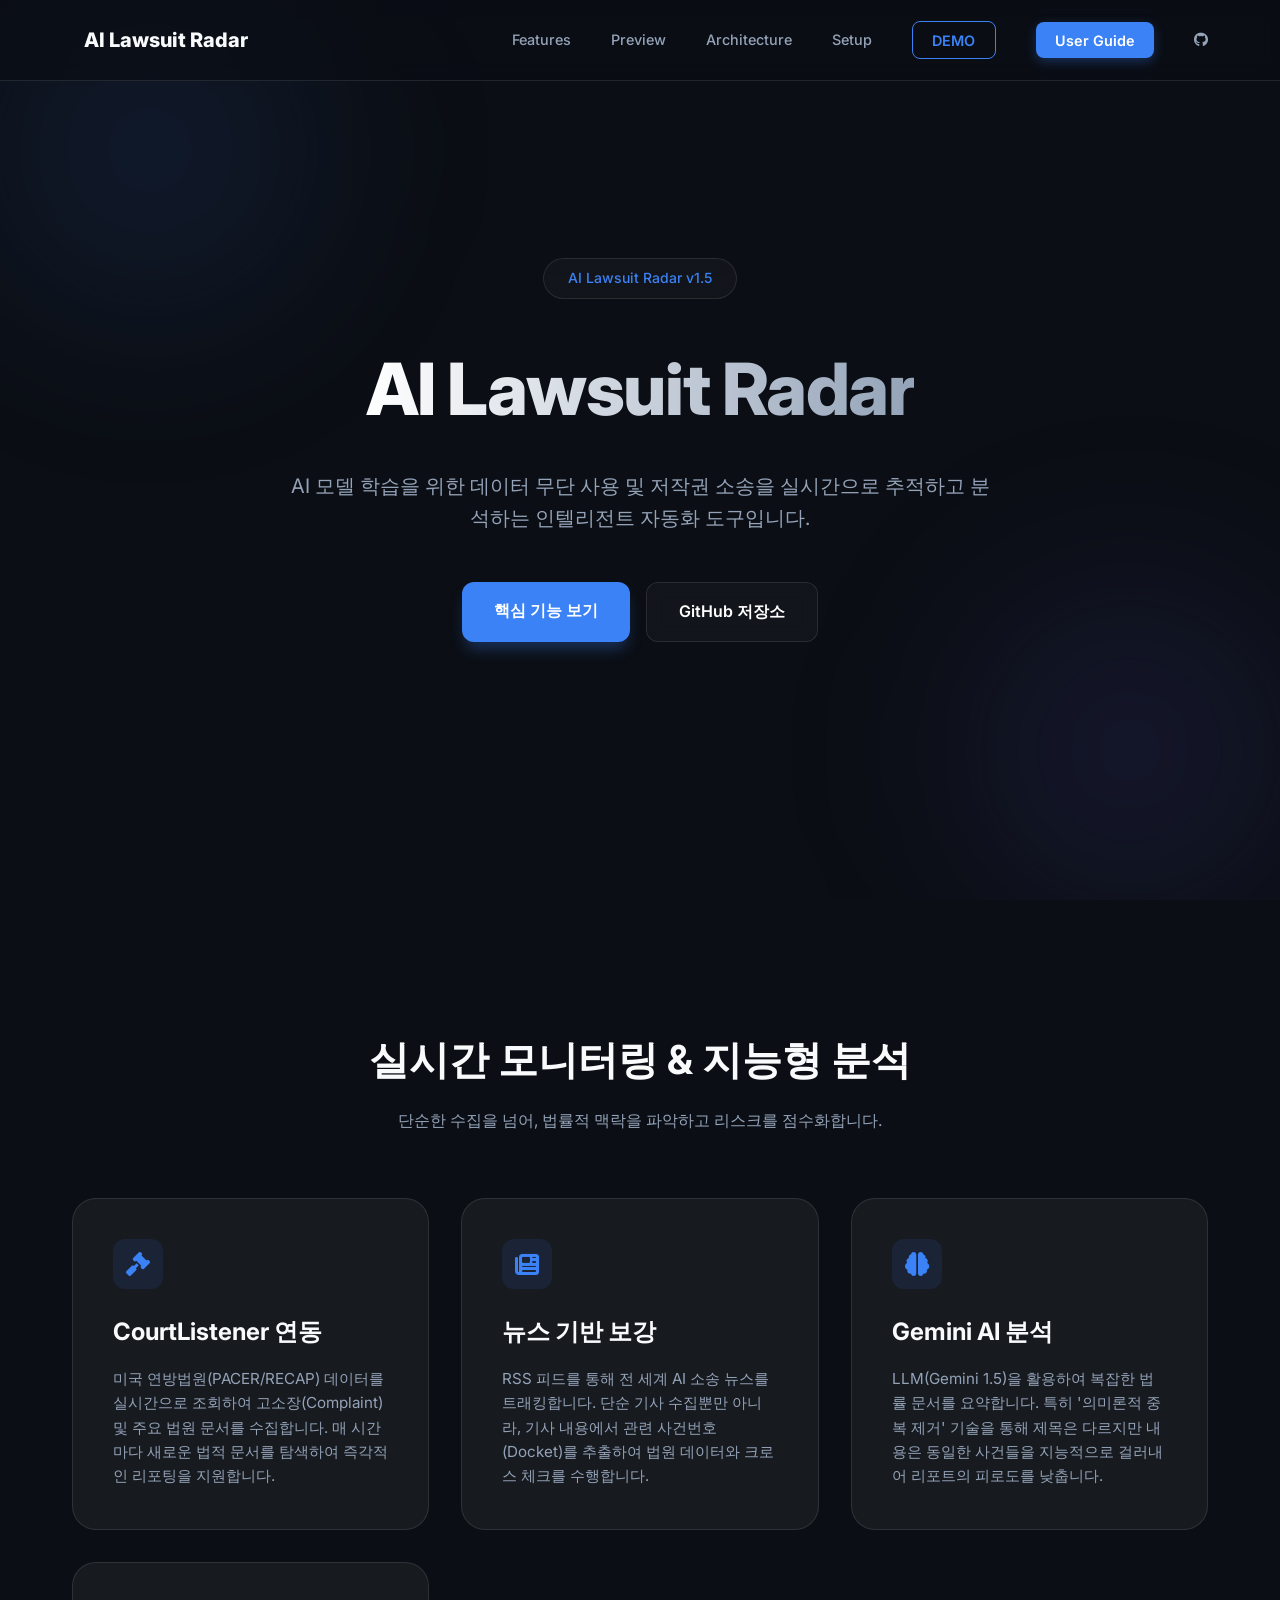
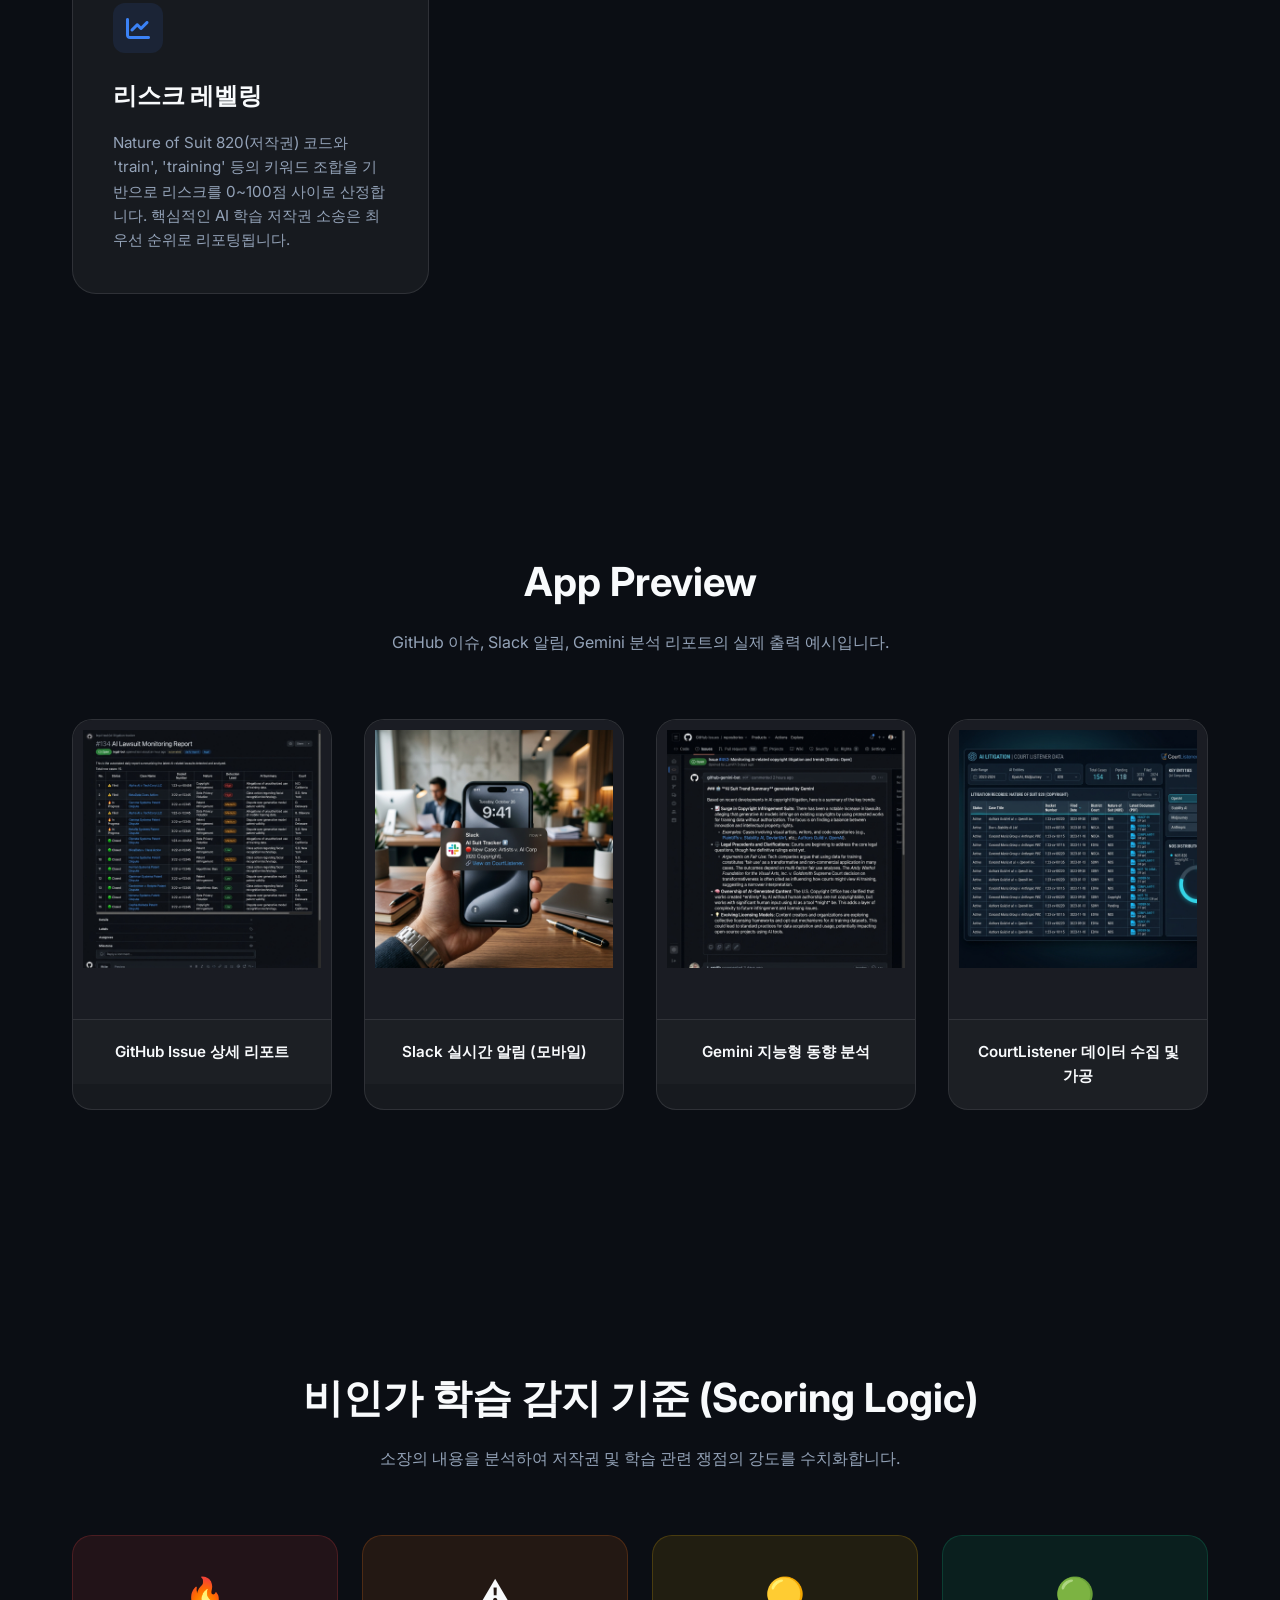
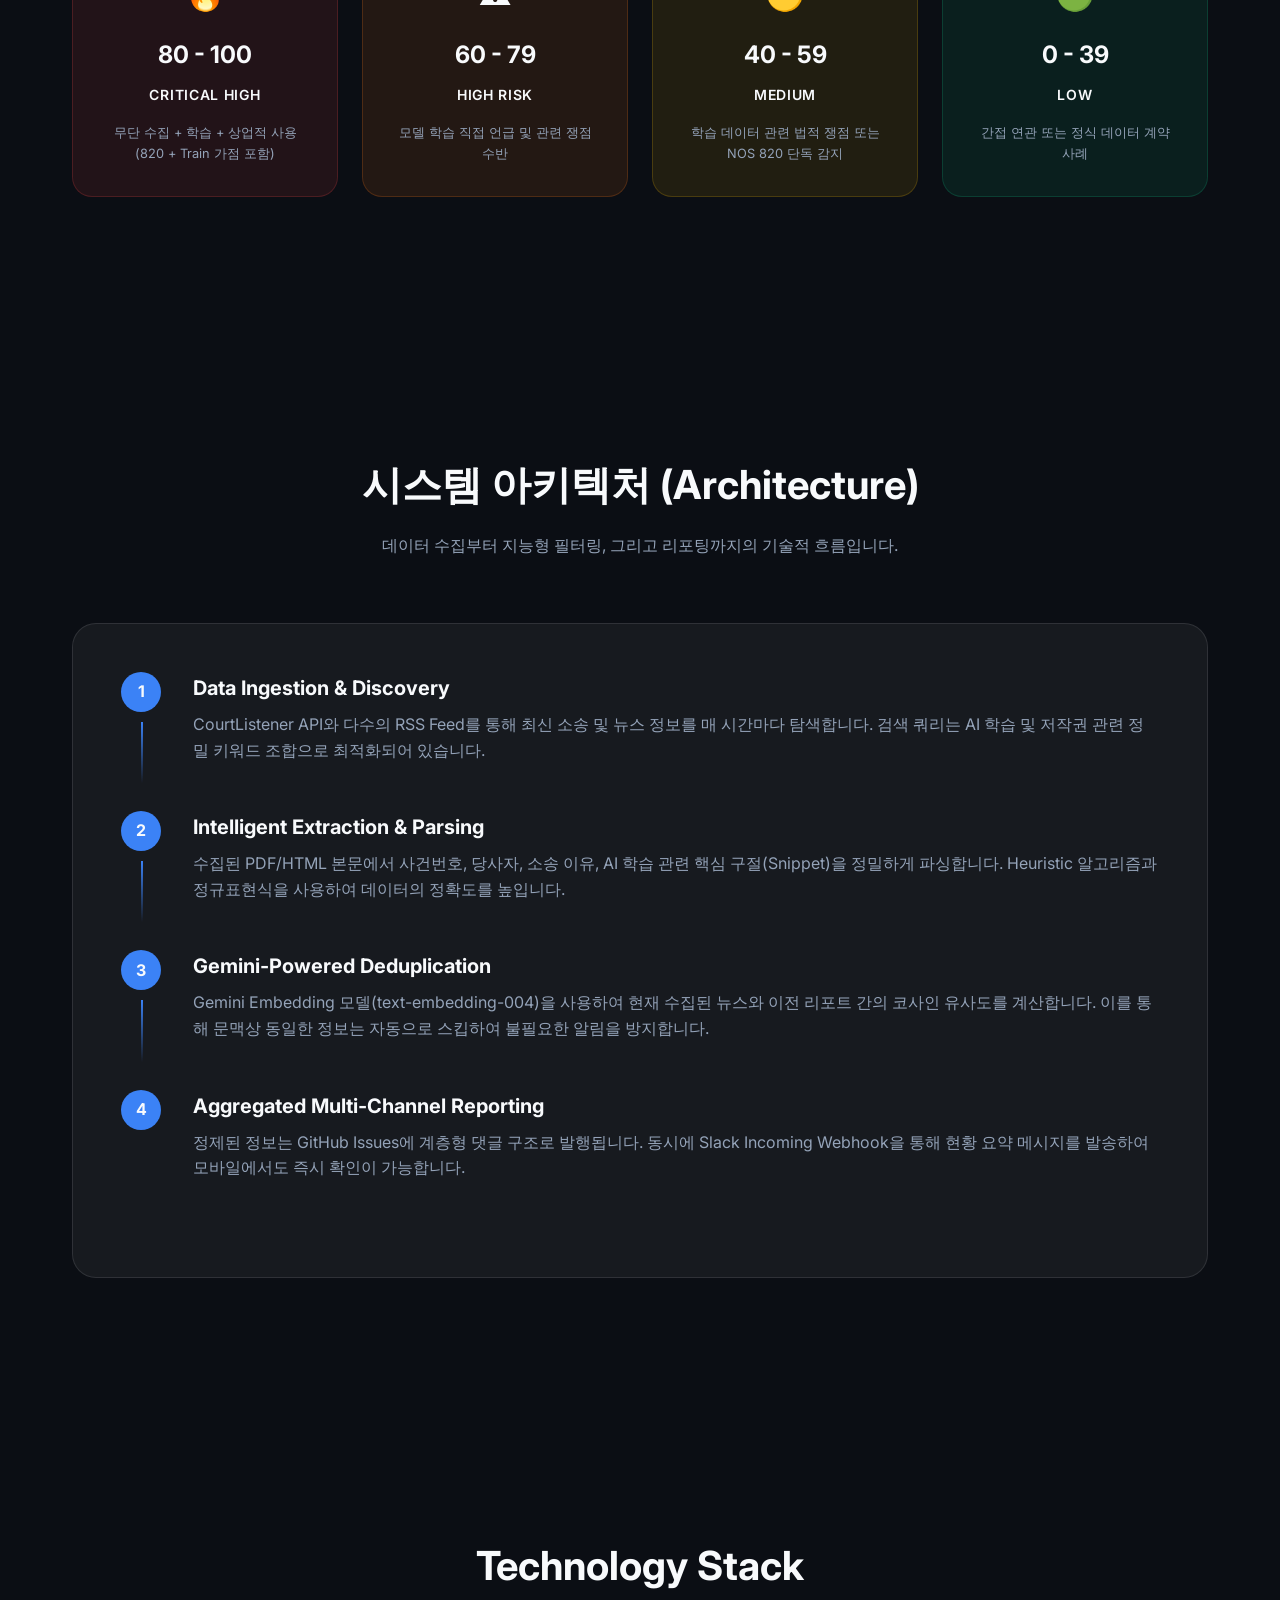
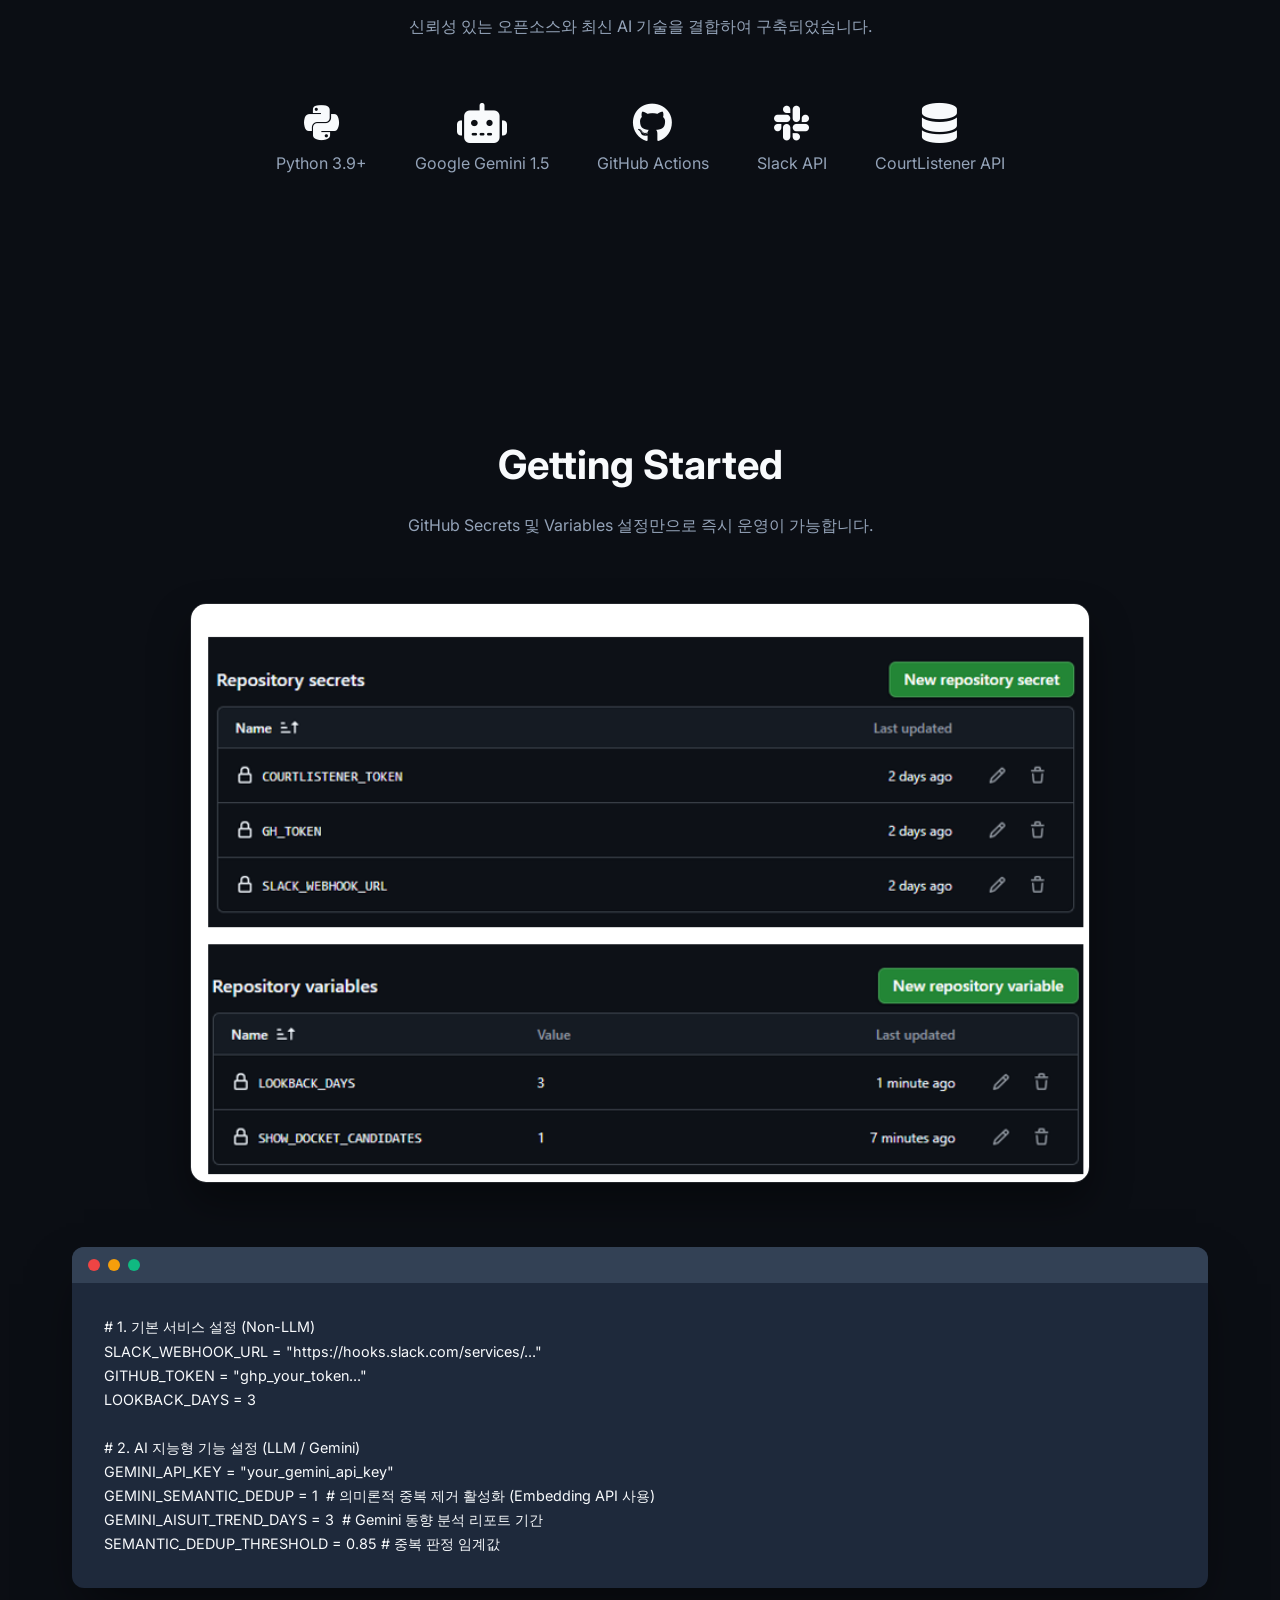
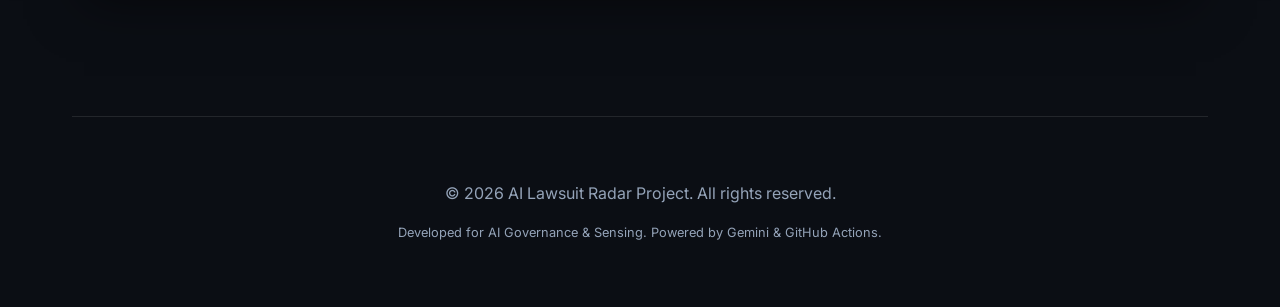
==== commit 3eade3f8: "docs: rename project to AI Lawsuit Radar and add navigation menu with DEMO link Signed-off-by: Geuns" ====
--- a/docs/index.html
+++ b/docs/index.html
@@ -3,7 +3,7 @@
 <head>
     <meta charset="UTF-8">
     <meta name="viewport" content="width=device-width, initial-scale=1.0">
-    <title>AI Lawsuit Monitor - Intelligent Litigation Tracking</title>
+    <title>AI Lawsuit Radar - Intelligent Litigation Tracking</title>
     <link rel="stylesheet" href="css/style.css">
     <link rel="stylesheet" href="https://cdnjs.cloudflare.com/ajax/libs/font-awesome/6.4.0/css/all.min.css">
     <link href="https://fonts.googleapis.com/css2?family=Inter:wght@400;500;600;700;800&family=Fira+Code&display=swap" rel="stylesheet">
@@ -13,12 +13,29 @@
         <div class="blob blob-1"></div>
         <div class="blob blob-2"></div>
     </div>
+    
+    <nav class="main-nav">
+        <div class="nav-container">
+            <div class="nav-logo">
+                <i class="fas fa-radar"></i> AI Lawsuit Radar
+            </div>
+            <ul class="nav-links">
+                <li><a href="#features">Features</a></li>
+                <li><a href="#gallery">Preview</a></li>
+                <li><a href="#architecture">Architecture</a></li>
+                <li><a href="#setup">Setup</a></li>
+                <li><a href="https://github.com/aigovsensing/ai-suit-tracker-v02/issues" target="_blank" class="nav-btn-demo">DEMO</a></li>
+                <li><a href="manual/guide.html" class="nav-btn">User Guide</a></li>
+                <li><a href="https://github.com/aigovsensing/ai-suit-tracker-v02" target="_blank"><i class="fab fa-github"></i></a></li>
+            </ul>
+        </div>
+    </nav>
 
     <div class="container">
         <!-- Hero Section -->
         <header>
-            <div class="hero-tag">AI Litigation Radar v1.4</div>
-            <h1>AI Lawsuit Monitor</h1>
+            <div class="hero-tag">AI Lawsuit Radar v1.5</div>
+            <h1>AI Lawsuit Radar</h1>
             <p class="hero-desc">
                 AI 모델 학습을 위한 데이터 무단 사용 및 저작권 소송을 실시간으로 추적하고 분석하는 인텔리전트 자동화 도구입니다.
             </p>
@@ -208,7 +225,7 @@
         </section>
 
         <footer>
-            <p>&copy; 2026 AI Lawsuit Monitor Project. All rights reserved.</p>
+            <p>&copy; 2026 AI Lawsuit Radar Project. All rights reserved.</p>
             <p style="font-size: 0.8rem; margin-top: 1rem;">Developed for AI Governance & Sensing. Powered by Gemini & GitHub Actions.</p>
         </footer>
     </div>
--- a/docs/css/style.css
+++ b/docs/css/style.css
@@ -61,6 +61,93 @@
     padding: 0 2rem;
 }
 
+/* Navigation */
+.main-nav {
+    position: fixed;
+    top: 0;
+    left: 0;
+    width: 100%;
+    z-index: 1000;
+    padding: 1.5rem 0;
+    transition: all 0.3s ease;
+    backdrop-filter: blur(10px);
+    border-bottom: 1px solid var(--glass-border);
+    background: rgba(11, 14, 20, 0.7);
+}
+
+.nav-container {
+    max-width: 1200px;
+    margin: 0 auto;
+    padding: 0 2rem;
+    display: flex;
+    justify-content: space-between;
+    align-items: center;
+}
+
+.nav-logo {
+    font-size: 1.25rem;
+    font-weight: 800;
+    color: var(--text-primary);
+    display: flex;
+    align-items: center;
+    gap: 0.75rem;
+    text-decoration: none;
+}
+
+.nav-logo i {
+    color: var(--primary-color);
+}
+
+.nav-links {
+    display: flex;
+    align-items: center;
+    gap: 2.5rem;
+    list-style: none;
+}
+
+.nav-links a {
+    text-decoration: none;
+    color: var(--text-secondary);
+    font-size: 0.9rem;
+    font-weight: 500;
+    transition: color 0.3s ease;
+}
+
+.nav-links a:hover {
+    color: var(--primary-color);
+}
+
+.nav-btn {
+    background: var(--primary-color);
+    color: white !important;
+    padding: 0.6rem 1.2rem;
+    border-radius: 8px;
+    font-weight: 600 !important;
+    box-shadow: 0 4px 12px rgba(59, 130, 246, 0.3);
+}
+
+.nav-btn:hover {
+    transform: translateY(-1px);
+    box-shadow: 0 6px 16px rgba(59, 130, 246, 0.4);
+}
+
+.nav-btn-demo {
+    background: transparent;
+    border: 1px solid var(--primary-color);
+    color: var(--primary-color) !important;
+    padding: 0.6rem 1.2rem;
+    border-radius: 8px;
+    font-weight: 600 !important;
+    transition: all 0.3s ease;
+}
+
+.nav-btn-demo:hover {
+    background: var(--primary-color);
+    color: white !important;
+    transform: translateY(-1px);
+    box-shadow: 0 4px 12px rgba(59, 130, 246, 0.2);
+}
+
 /* Header */
 header {
     height: 100vh;
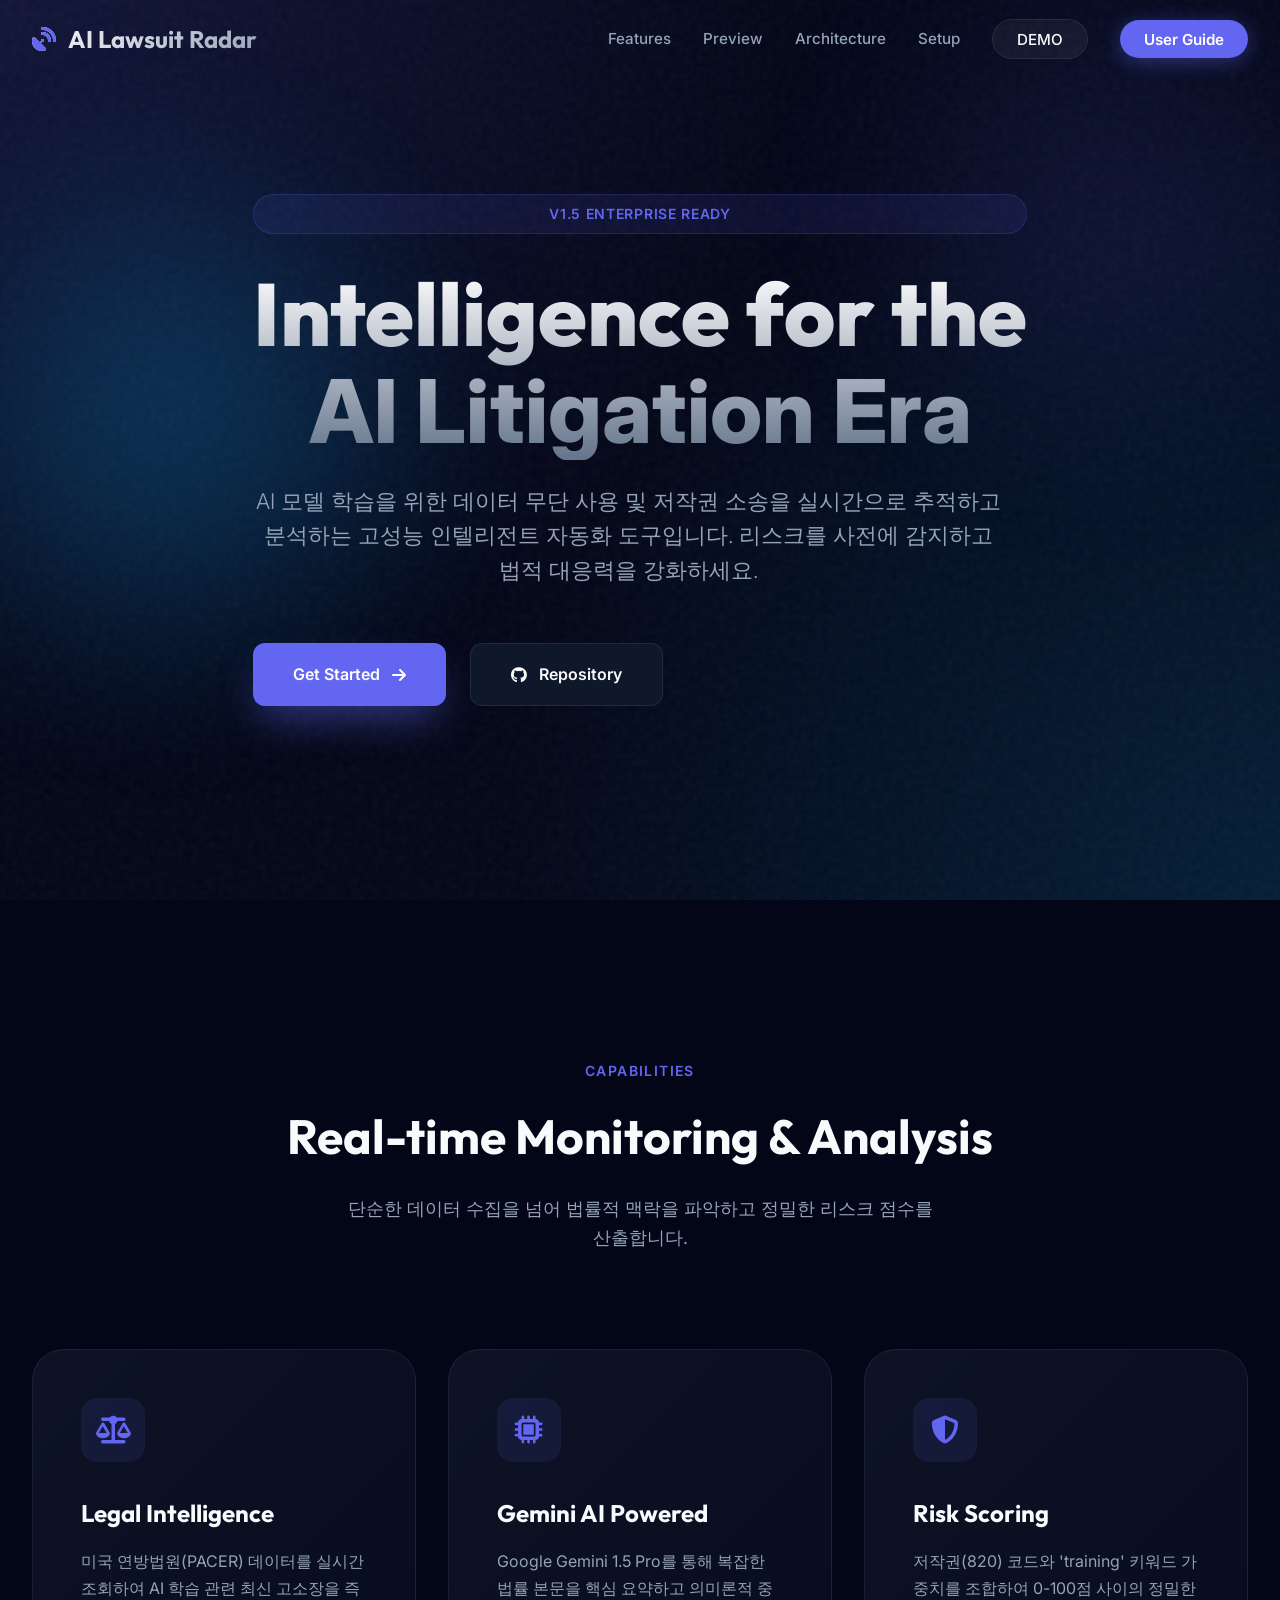
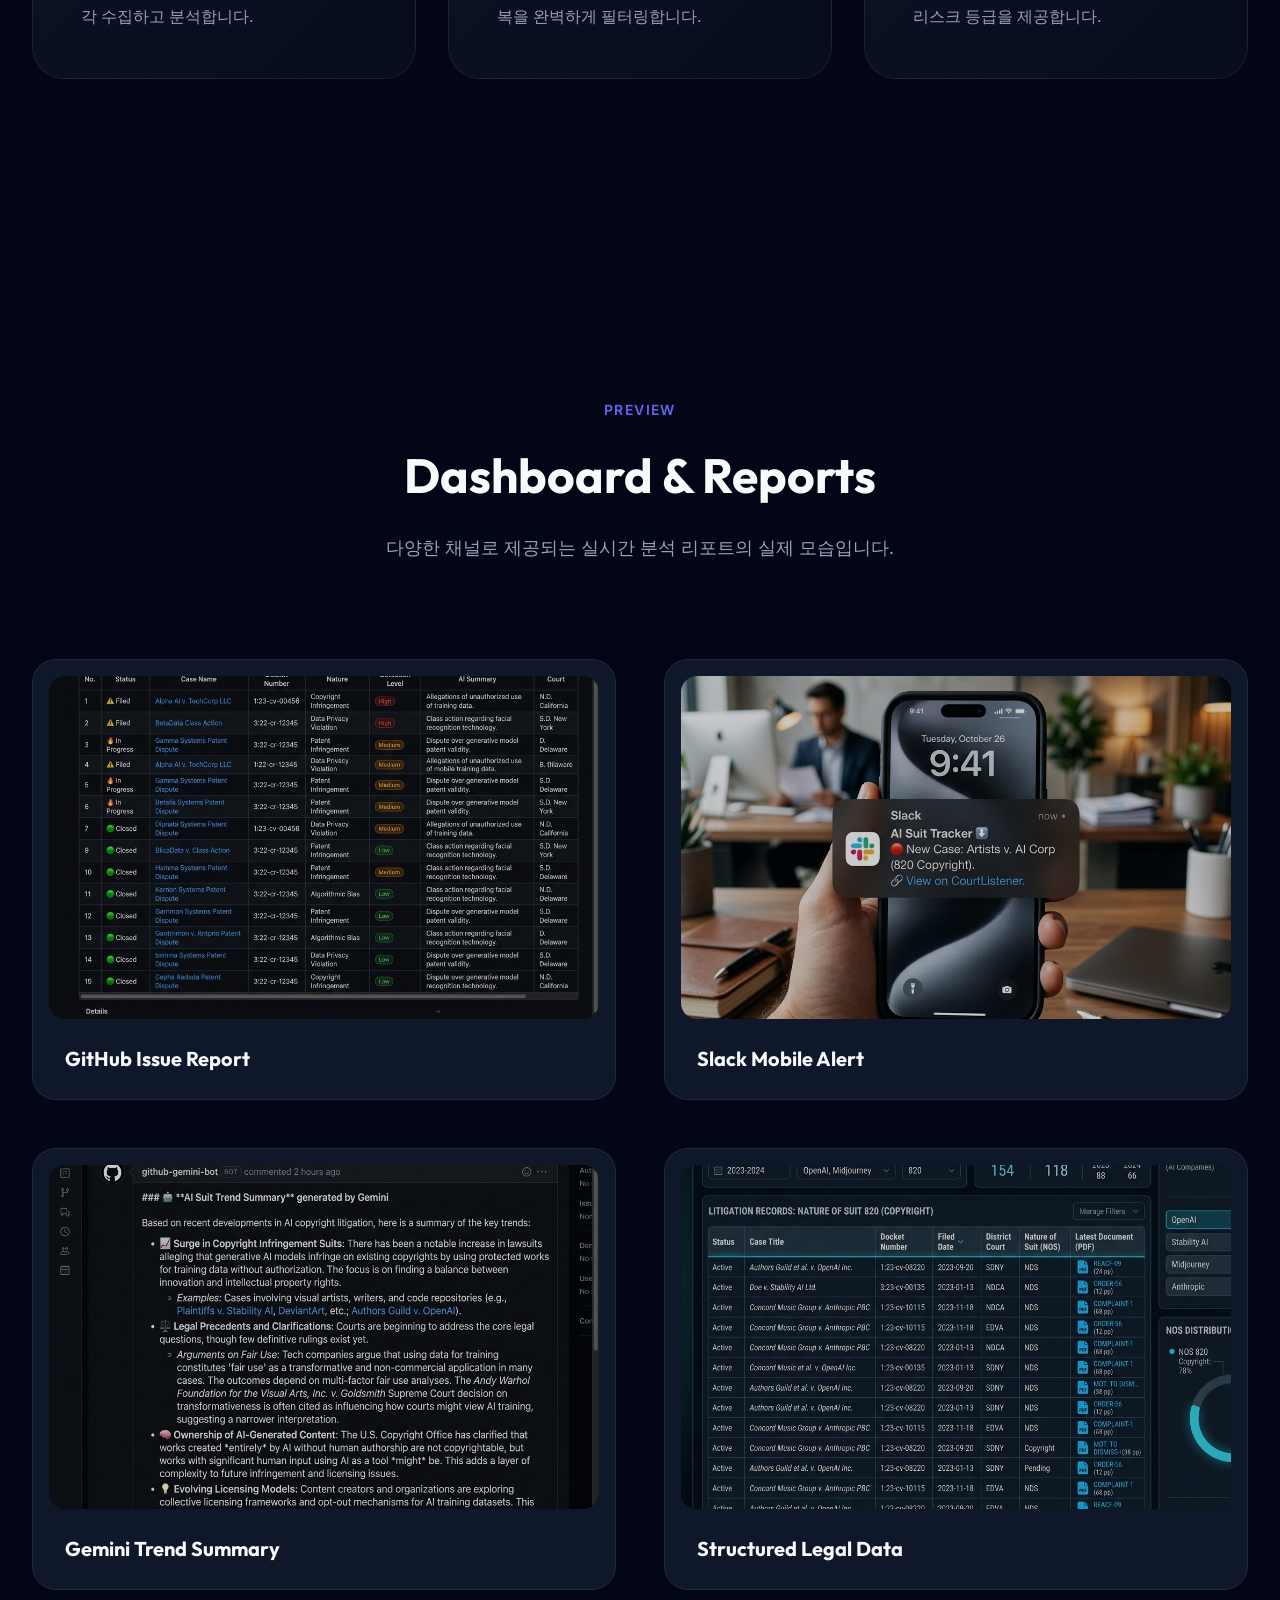
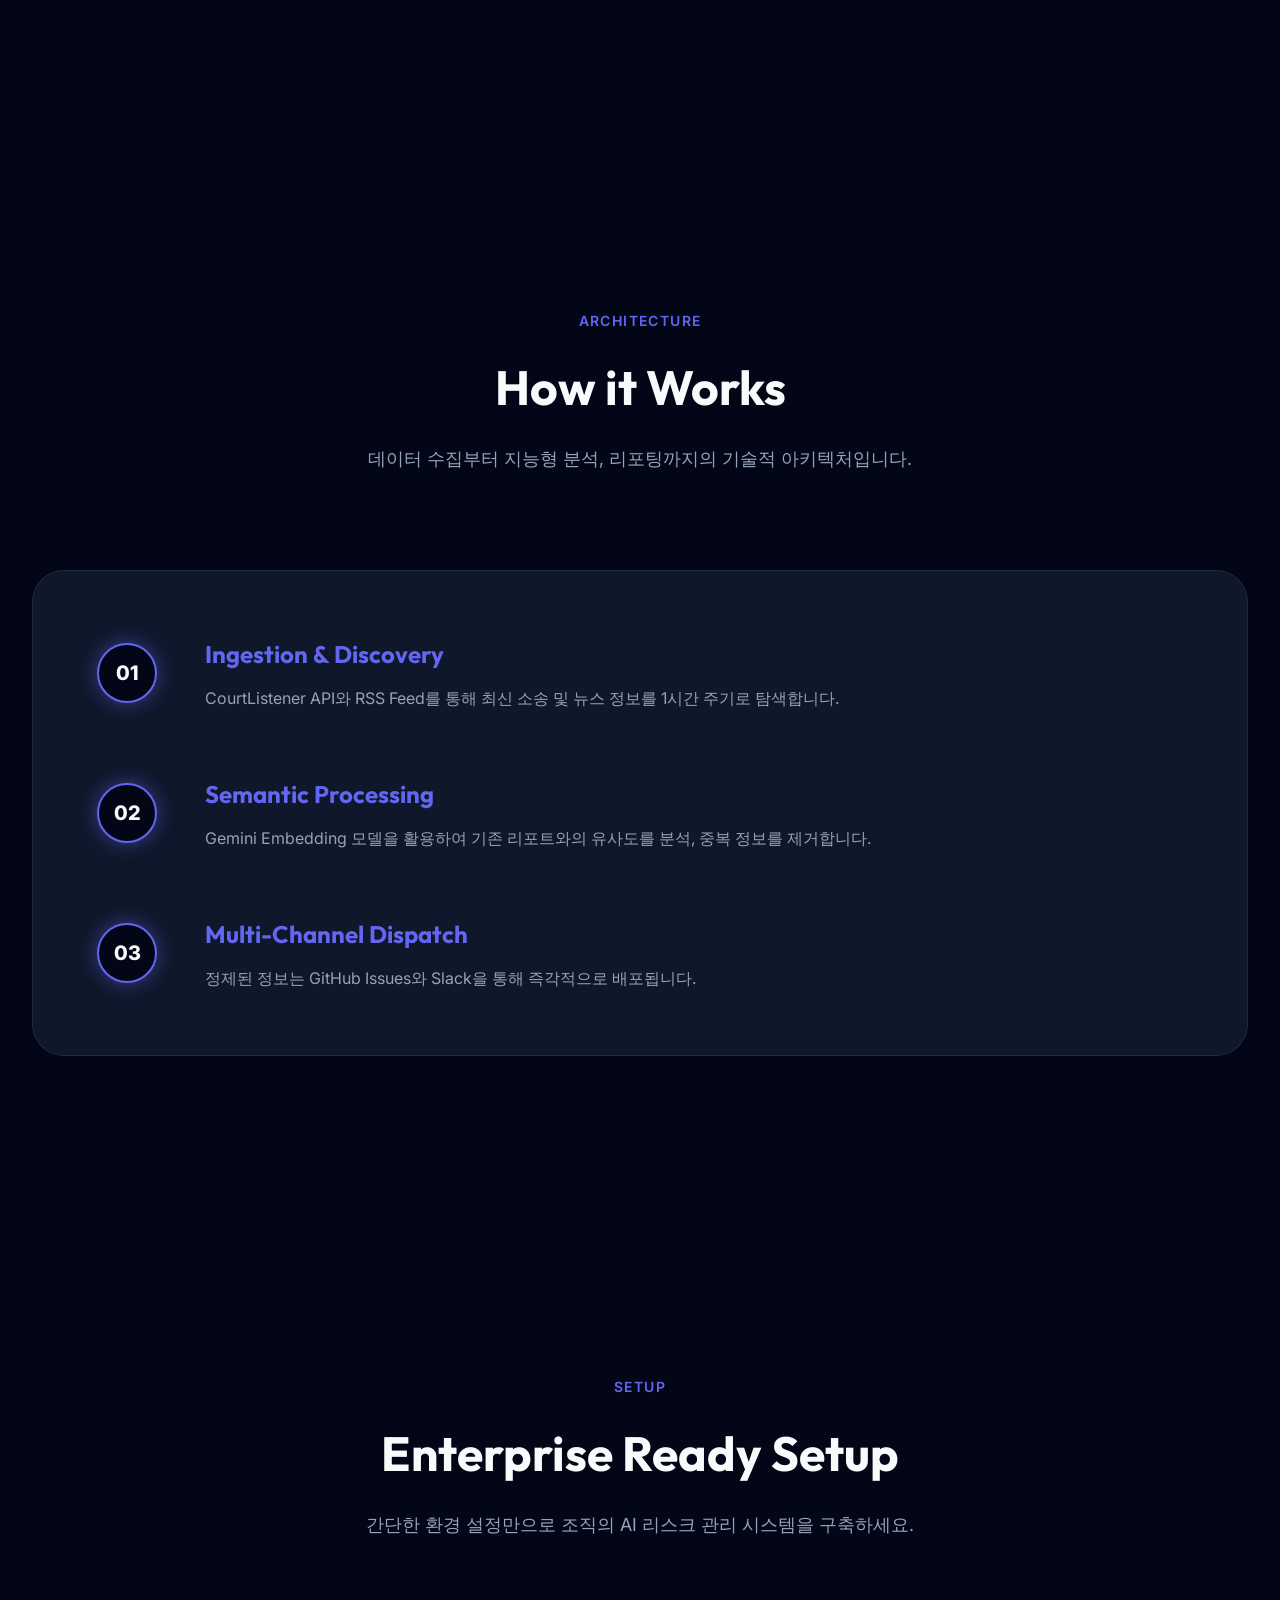
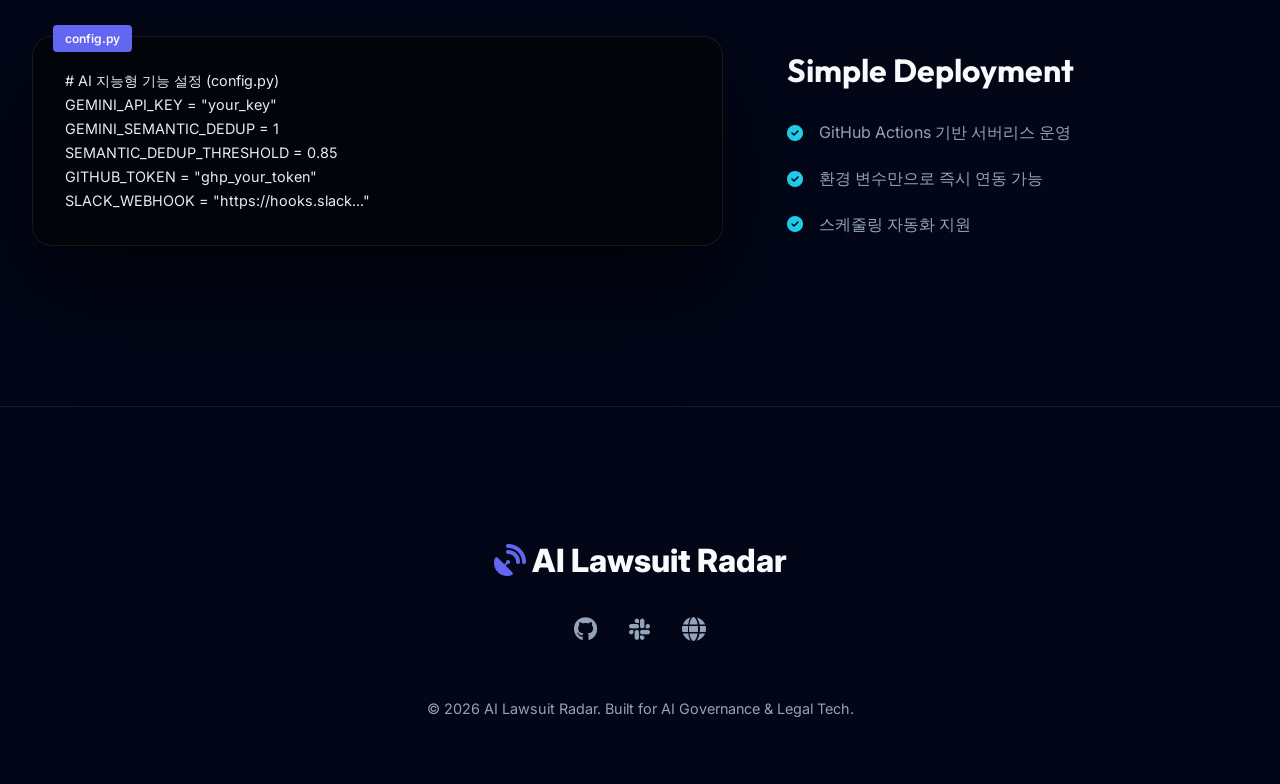
==== commit 78b7648b: "feat(docs): upgrade landing page with premium design and interactive effects Signed-off-by: Geunsik " ====
--- a/docs/index.html
+++ b/docs/index.html
@@ -3,232 +3,188 @@
 <head>
     <meta charset="UTF-8">
     <meta name="viewport" content="width=device-width, initial-scale=1.0">
-    <title>AI Lawsuit Radar - Intelligent Litigation Tracking</title>
+    <title>AI Lawsuit Radar | Intelligent Litigation Intelligence</title>
+    <meta name="description" content="AI Lawsuit Radar tracks AI-related litigation, copyright disputes, and training data unauthorized usage in real-time using Gemini AI and CourtListener.">
     <link rel="stylesheet" href="css/style.css">
     <link rel="stylesheet" href="https://cdnjs.cloudflare.com/ajax/libs/font-awesome/6.4.0/css/all.min.css">
-    <link href="https://fonts.googleapis.com/css2?family=Inter:wght@400;500;600;700;800&family=Fira+Code&display=swap" rel="stylesheet">
 </head>
 <body>
-    <div class="bg-blobs">
-        <div class="blob blob-1"></div>
-        <div class="blob blob-2"></div>
-    </div>
-    
-    <nav class="main-nav">
+    <div class="bg-mesh"></div>
+    <div class="glow-orb" style="top: -10%; right: -10%;"></div>
+    <div class="glow-orb" style="bottom: 20%; left: -10%; background: radial-gradient(circle, var(--secondary) 0%, transparent 70%);"></div>
+
+    <nav class="main-nav" id="navbar">
         <div class="nav-container">
-            <div class="nav-logo">
-                <i class="fas fa-radar"></i> AI Lawsuit Radar
-            </div>
+            <a href="#" class="nav-logo">
+                <i class="fas fa-satellite-dish"></i> AI Lawsuit Radar
+            </a>
             <ul class="nav-links">
                 <li><a href="#features">Features</a></li>
-                <li><a href="#gallery">Preview</a></li>
+                <li><a href="#preview">Preview</a></li>
                 <li><a href="#architecture">Architecture</a></li>
                 <li><a href="#setup">Setup</a></li>
                 <li><a href="https://github.com/aigovsensing/ai-suit-tracker-v02/issues" target="_blank" class="nav-btn-demo">DEMO</a></li>
                 <li><a href="manual/guide.html" class="nav-btn">User Guide</a></li>
-                <li><a href="https://github.com/aigovsensing/ai-suit-tracker-v02" target="_blank"><i class="fab fa-github"></i></a></li>
             </ul>
         </div>
     </nav>
 
-    <div class="container">
+    <main>
         <!-- Hero Section -->
-        <header>
-            <div class="hero-tag">AI Lawsuit Radar v1.5</div>
-            <h1>AI Lawsuit Radar</h1>
-            <p class="hero-desc">
-                AI 모델 학습을 위한 데이터 무단 사용 및 저작권 소송을 실시간으로 추적하고 분석하는 인텔리전트 자동화 도구입니다.
-            </p>
-            <div class="cta-buttons">
-                <a href="#features" class="btn btn-primary">핵심 기능 보기</a>
-                <a href="https://github.com/aigovsensing/ai-suit-tracker-v02" class="btn btn-secondary">GitHub 저장소</a>
-            </div>
-        </header>
-
-        <!-- Features Section -->
-        <section id="features">
-            <div class="section-title">
-                <h2>실시간 모니터링 & 지능형 분석</h2>
-                <p>단순한 수집을 넘어, 법률적 맥락을 파악하고 리스크를 점수화합니다.</p>
-            </div>
-            <div class="features-grid">
-                <div class="feature-card">
-                    <div class="feature-icon"><i class="fas fa-gavel"></i></div>
-                    <h3>CourtListener 연동</h3>
-                    <p>미국 연방법원(PACER/RECAP) 데이터를 실시간으로 조회하여 고소장(Complaint) 및 주요 법원 문서를 수집합니다. 매 시간마다 새로운 법적 문서를 탐색하여 즉각적인 리포팅을 지원합니다.</p>
-                </div>
-                <div class="feature-card">
-                    <div class="feature-icon"><i class="fas fa-newspaper"></i></div>
-                    <h3>뉴스 기반 보강</h3>
-                    <p>RSS 피드를 통해 전 세계 AI 소송 뉴스를 트래킹합니다. 단순 기사 수집뿐만 아니라, 기사 내용에서 관련 사건번호(Docket)를 추출하여 법원 데이터와 크로스 체크를 수행합니다.</p>
-                </div>
-                <div class="feature-card">
-                    <div class="feature-icon"><i class="fas fa-brain"></i></div>
-                    <h3>Gemini AI 분석</h3>
-                    <p>LLM(Gemini 1.5)을 활용하여 복잡한 법률 문서를 요약합니다. 특히 '의미론적 중복 제거' 기술을 통해 제목은 다르지만 내용은 동일한 사건들을 지능적으로 걸러내어 리포트의 피로도를 낮춥니다.</p>
-                </div>
-                <div class="feature-card">
-                    <div class="feature-icon"><i class="fas fa-chart-line"></i></div>
-                    <h3>리스크 레벨링</h3>
-                    <p>Nature of Suit 820(저작권) 코드와 'train', 'training' 등의 키워드 조합을 기반으로 리스크를 0~100점 사이로 산정합니다. 핵심적인 AI 학습 저작권 소송은 최우선 순위로 리포팅됩니다.</p>
+        <section class="hero">
+            <div class="reveal">
+                <div class="hero-badge">v1.5 Enterprise Ready</div>
+                <h1>Intelligence for the <br><span style="color: var(--primary);">AI Litigation Era</span></h1>
+                <p>
+                    AI 모델 학습을 위한 데이터 무단 사용 및 저작권 소송을 실시간으로 추적하고 분석하는 고성능 인텔리전트 자동화 도구입니다. 리스크를 사전에 감지하고 법적 대응력을 강화하세요.
+                </p>
+                <div class="hero-cta">
+                    <a href="#features" class="btn btn-primary">Get Started <i class="fas fa-arrow-right"></i></a>
+                    <a href="https://github.com/aigovsensing/ai-suit-tracker-v02" class="btn btn-secondary"><i class="fab fa-github"></i> Repository</a>
                 </div>
             </div>
         </section>
 
-        <!-- Gallery Section (New) -->
-        <section id="gallery">
-            <div class="section-title">
-                <h2>App Preview</h2>
-                <p>GitHub 이슈, Slack 알림, Gemini 분석 리포트의 실제 출력 예시입니다.</p>
+        <!-- Features Section -->
+        <section id="features">
+            <div class="section-header reveal">
+                <span>Capabilities</span>
+                <h2>Real-time Monitoring & Analysis</h2>
+                <p>단순한 데이터 수집을 넘어 법률적 맥락을 파악하고 정밀한 리스크 점수를 산출합니다.</p>
             </div>
-            <div class="gallery-grid">
-                <div class="gallery-item">
-                    <div class="gallery-img-wrapper">
-                        <img src="img/github_issue.png" alt="GitHub Issue Report">
-                    </div>
-                    <div class="gallery-caption">GitHub Issue 상세 리포트</div>
+            <div class="features-grid">
+                <div class="feature-card reveal" style="transition-delay: 0.1s;">
+                    <div class="feature-icon"><i class="fas fa-scale-balanced"></i></div>
+                    <h3>Legal Intelligence</h3>
+                    <p>미국 연방법원(PACER) 데이터를 실시간 조회하여 AI 학습 관련 최신 고소장을 즉각 수집하고 분석합니다.</p>
                 </div>
-                <div class="gallery-item">
-                    <div class="gallery-img-wrapper">
-                        <img src="img/slack_mobile.png" alt="Slack Mobile Notification">
-                    </div>
-                    <div class="gallery-caption">Slack 실시간 알림 (모바일)</div>
+                <div class="feature-card reveal" style="transition-delay: 0.2s;">
+                    <div class="feature-icon"><i class="fas fa-microchip"></i></div>
+                    <h3>Gemini AI Powered</h3>
+                    <p>Google Gemini 1.5 Pro를 통해 복잡한 법률 본문을 핵심 요약하고 의미론적 중복을 완벽하게 필터링합니다.</p>
                 </div>
-                <div class="gallery-item">
-                    <div class="gallery-img-wrapper">
-                        <img src="img/gemini_report.png" alt="Gemini Trend Summary">
-                    </div>
-                    <div class="gallery-caption">Gemini 지능형 동향 분석</div>
-                </div>
-                <div class="gallery-item">
-                    <div class="gallery-img-wrapper">
-                        <img src="img/courtlistener_data.png" alt="CourtListener Data Extraction">
-                    </div>
-                    <div class="gallery-caption">CourtListener 데이터 수집 및 가공</div>
+                <div class="feature-card reveal" style="transition-delay: 0.3s;">
+                    <div class="feature-icon"><i class="fas fa-shield-halved"></i></div>
+                    <h3>Risk Scoring</h3>
+                    <p>저작권(820) 코드와 'training' 키워드 가중치를 조합하여 0-100점 사이의 정밀한 리스크 등급을 제공합니다.</p>
                 </div>
             </div>
         </section>
 
-        <!-- Detection Levels Section -->
-        <section id="detection">
-            <div class="section-title">
-                <h2>비인가 학습 감지 기준 (Scoring Logic)</h2>
-                <p>소장의 내용을 분석하여 저작권 및 학습 관련 쟁점의 강도를 수치화합니다.</p>
+        <!-- Preview Section -->
+        <section id="preview">
+            <div class="section-header reveal">
+                <span>Preview</span>
+                <h2>Dashboard & Reports</h2>
+                <p>다양한 채널로 제공되는 실시간 분석 리포트의 실제 모습입니다.</p>
             </div>
-            <div class="detection-grid">
-                <div class="level-card critical">
-                    <div class="icon">🔥</div>
-                    <span class="score">80 - 100</span>
-                    <span class="label">Critical High</span>
-                    <p style="font-size: 0.8rem; margin-top: 1rem; color: var(--text-secondary);">무단 수집 + 학습 + 상업적 사용 (820 + Train 가점 포함)</p>
+            <div class="gallery-container">
+                <div class="gallery-item reveal">
+                    <div class="img-wrapper">
+                        <img src="img/github_issue.png" alt="GitHub Report">
+                    </div>
+                    <div class="gallery-info">
+                        <h4>GitHub Issue Report</h4>
+                    </div>
                 </div>
-                <div class="level-card high">
-                    <div class="icon">⚠️</div>
-                    <span class="score">60 - 79</span>
-                    <span class="label">High Risk</span>
-                    <p style="font-size: 0.8rem; margin-top: 1rem; color: var(--text-secondary);">모델 학습 직접 언급 및 관련 쟁점 수반</p>
+                <div class="gallery-item reveal">
+                    <div class="img-wrapper">
+                        <img src="img/slack_mobile.png" alt="Slack Notification">
+                    </div>
+                    <div class="gallery-info">
+                        <h4>Slack Mobile Alert</h4>
+                    </div>
                 </div>
-                <div class="level-card medium">
-                    <div class="icon">🟡</div>
-                    <span class="score">40 - 59</span>
-                    <span class="label">Medium</span>
-                    <p style="font-size: 0.8rem; margin-top: 1rem; color: var(--text-secondary);">학습 데이터 관련 법적 쟁점 또는 NOS 820 단독 감지</p>
+                <div class="gallery-item reveal">
+                    <div class="img-wrapper">
+                        <img src="img/gemini_report.png" alt="Gemini Analysis">
+                    </div>
+                    <div class="gallery-info">
+                        <h4>Gemini Trend Summary</h4>
+                    </div>
                 </div>
-                <div class="level-card low">
-                    <div class="icon">🟢</div>
-                    <span class="score">0 - 39</span>
-                    <span class="label">Low</span>
-                    <p style="font-size: 0.8rem; margin-top: 1rem; color: var(--text-secondary);">간접 연관 또는 정식 데이터 계약 사례</p>
+                <div class="gallery-item reveal">
+                    <div class="img-wrapper">
+                        <img src="img/courtlistener_data.png" alt="Data Flow">
+                    </div>
+                    <div class="gallery-info">
+                        <h4>Structured Legal Data</h4>
+                    </div>
                 </div>
             </div>
         </section>
 
         <!-- Architecture Section -->
         <section id="architecture">
-            <div class="section-title">
-                <h2>시스템 아키텍처 (Architecture)</h2>
-                <p>데이터 수집부터 지능형 필터링, 그리고 리포팅까지의 기술적 흐름입니다.</p>
+            <div class="section-header reveal">
+                <span>Architecture</span>
+                <h2>How it Works</h2>
+                <p>데이터 수집부터 지능형 분석, 리포팅까지의 기술적 아키텍처입니다.</p>
             </div>
-            <div class="architecture-box">
-                <div class="flow-step">
-                    <div class="step-num">1</div>
+            <div class="arch-visual reveal">
+                <div class="arch-step">
+                    <div class="step-circle">01</div>
                     <div class="step-content">
-                        <h4>Data Ingestion & Discovery</h4>
-                        <p>CourtListener API와 다수의 RSS Feed를 통해 최신 소송 및 뉴스 정보를 매 시간마다 탐색합니다. 검색 쿼리는 AI 학습 및 저작권 관련 정밀 키워드 조합으로 최적화되어 있습니다.</p>
+                        <h4>Ingestion & Discovery</h4>
+                        <p>CourtListener API와 RSS Feed를 통해 최신 소송 및 뉴스 정보를 1시간 주기로 탐색합니다.</p>
                     </div>
                 </div>
-                <div class="flow-step">
-                    <div class="step-num">2</div>
+                <div class="arch-step">
+                    <div class="step-circle">02</div>
                     <div class="step-content">
-                        <h4>Intelligent Extraction & Parsing</h4>
-                        <p>수집된 PDF/HTML 본문에서 사건번호, 당사자, 소송 이유, AI 학습 관련 핵심 구절(Snippet)을 정밀하게 파싱합니다. Heuristic 알고리즘과 정규표현식을 사용하여 데이터의 정확도를 높입니다.</p>
+                        <h4>Semantic Processing</h4>
+                        <p>Gemini Embedding 모델을 활용하여 기존 리포트와의 유사도를 분석, 중복 정보를 제거합니다.</p>
                     </div>
                 </div>
-                <div class="flow-step">
-                    <div class="step-num">3</div>
+                <div class="arch-step">
+                    <div class="step-circle">03</div>
                     <div class="step-content">
-                        <h4>Gemini-Powered Deduplication</h4>
-                        <p>Gemini Embedding 모델(text-embedding-004)을 사용하여 현재 수집된 뉴스와 이전 리포트 간의 코사인 유사도를 계산합니다. 이를 통해 문맥상 동일한 정보는 자동으로 스킵하여 불필요한 알림을 방지합니다.</p>
-                    </div>
-                </div>
-                <div class="flow-step">
-                    <div class="step-num">4</div>
-                    <div class="step-content">
-                        <h4>Aggregated Multi-Channel Reporting</h4>
-                        <p>정제된 정보는 GitHub Issues에 계층형 댓글 구조로 발행됩니다. 동시에 Slack Incoming Webhook을 통해 현황 요약 메시지를 발송하여 모바일에서도 즉시 확인이 가능합니다.</p>
+                        <h4>Multi-Channel Dispatch</h4>
+                        <p>정제된 정보는 GitHub Issues와 Slack을 통해 즉각적으로 배포됩니다.</p>
                     </div>
                 </div>
             </div>
         </section>
 
-        <!-- Tech Stack Section -->
-        <section id="tech">
-            <div class="section-title">
-                <h2>Technology Stack</h2>
-                <p>신뢰성 있는 오픈소스와 최신 AI 기술을 결합하여 구축되었습니다.</p>
+        <!-- Setup Section -->
+        <section id="setup">
+            <div class="section-header reveal">
+                <span>Setup</span>
+                <h2>Enterprise Ready Setup</h2>
+                <p>간단한 환경 설정만으로 조직의 AI 리스크 관리 시스템을 구축하세요.</p>
             </div>
-            <div class="tech-stack">
-                <div class="tech-item"><i class="fab fa-python"></i><span>Python 3.9+</span></div>
-                <div class="tech-item"><i class="fas fa-robot"></i><span>Google Gemini 1.5</span></div>
-                <div class="tech-item"><i class="fab fa-github"></i><span>GitHub Actions</span></div>
-                <div class="tech-item"><i class="fab fa-slack"></i><span>Slack API</span></div>
-                <div class="tech-item"><i class="fas fa-database"></i><span>CourtListener API</span></div>
+            <div class="setup-grid reveal">
+                <div class="code-container">
+                    <pre><code># AI 지능형 기능 설정 (config.py)
+GEMINI_API_KEY = "your_key"
+GEMINI_SEMANTIC_DEDUP = 1
+SEMANTIC_DEDUP_THRESHOLD = 0.85
+GITHUB_TOKEN = "ghp_your_token"
+SLACK_WEBHOOK = "https://hooks.slack..."</code></pre>
+                </div>
+                <div class="setup-text">
+                    <h3>Simple Deployment</h3>
+                    <ul class="setup-list">
+                        <li><i class="fas fa-check-circle"></i> GitHub Actions 기반 서버리스 운영</li>
+                        <li><i class="fas fa-check-circle"></i> 환경 변수만으로 즉시 연동 가능</li>
+                        <li><i class="fas fa-check-circle"></i> 스케줄링 자동화 지원</li>
+                    </ul>
+                </div>
             </div>
         </section>
+    </main>
 
-        <!-- Setup Preview -->
-        <section id="setup">
-            <div class="section-title">
-                <h2>Getting Started</h2>
-                <p>GitHub Secrets 및 Variables 설정만으로 즉시 운영이 가능합니다.</p>
-            </div>
-            <div class="setup-img-container">
-                <img src="img/actions-secret-variable.png" alt="GitHub Actions Secrets Setup" class="setup-img">
-            </div>
-            <div class="code-window">
-                <div class="code-header">
-                    <div class="dot dot-red"></div>
-                    <div class="dot dot-amber"></div>
-                    <div class="dot dot-green"></div>
-                </div>
-                <pre><code># 1. 기본 서비스 설정 (Non-LLM)
-SLACK_WEBHOOK_URL = "https://hooks.slack.com/services/..."
-GITHUB_TOKEN = "ghp_your_token..."
-LOOKBACK_DAYS = 3
-
-# 2. AI 지능형 기능 설정 (LLM / Gemini)
-GEMINI_API_KEY = "your_gemini_api_key"
-GEMINI_SEMANTIC_DEDUP = 1  # 의미론적 중복 제거 활성화 (Embedding API 사용)
-GEMINI_AISUIT_TREND_DAYS = 3  # Gemini 동향 분석 리포트 기간
-SEMANTIC_DEDUP_THRESHOLD = 0.85 # 중복 판정 임계값</code></pre>
-            </div>
-        </section>
-
-        <footer>
-            <p>&copy; 2026 AI Lawsuit Radar Project. All rights reserved.</p>
-            <p style="font-size: 0.8rem; margin-top: 1rem;">Developed for AI Governance & Sensing. Powered by Gemini & GitHub Actions.</p>
-        </footer>
-    </div>
+    <footer>
+        <div class="footer-logo">
+            <i class="fas fa-satellite-dish" style="color: var(--primary);"></i> AI Lawsuit Radar
+        </div>
+        <div class="social-links">
+            <a href="https://github.com/aigovsensing/ai-suit-tracker-v02"><i class="fab fa-github"></i></a>
+            <a href="#"><i class="fab fa-slack"></i></a>
+            <a href="#"><i class="fas fa-globe"></i></a>
+        </div>
+        <p class="copyright">&copy; 2026 AI Lawsuit Radar. Built for AI Governance & Legal Tech.</p>
+    </footer>
 
     <script src="js/app.js"></script>
 </body>
--- a/docs/css/style.css
+++ b/docs/css/style.css
@@ -1,82 +1,94 @@
+@import url('https://fonts.googleapis.com/css2?family=Outfit:wght@300;400;500;600;700;800&family=Inter:wght@300;400;500;600;700&family=Fira+Code&display=swap');
+
 :root {
-    --bg-color: #0b0e14;
-    --card-bg: rgba(255, 255, 255, 0.05);
-    --primary-color: #3b82f6;
-    --secondary-color: #6366f1;
-    --accent-color: #10b981;
-    --text-primary: #f8fafc;
-    --text-secondary: #94a3b8;
-    --border-color: rgba(255, 255, 255, 0.1);
-    --glass-bg: rgba(255, 255, 255, 0.03);
-    --glass-border: rgba(255, 255, 255, 0.1);
+    --bg-color: #020617;
+    --surface: #0f172a;
+    --surface-light: #1e293b;
+    --primary: #6366f1;
+    --primary-glow: rgba(99, 102, 241, 0.5);
+    --secondary: #0ea5e9;
+    --accent: #22d3ee;
+    --text-main: #f8fafc;
+    --text-dim: #94a3b8;
+    --border: rgba(255, 255, 255, 0.08);
+    --glass: rgba(15, 23, 42, 0.7);
+    --transition: all 0.4s cubic-bezier(0.23, 1, 0.32, 1);
 }
 
 * {
     margin: 0;
     padding: 0;
     box-sizing: border-box;
-    font-family: 'Inter', -apple-system, BlinkMacSystemFont, "Segoe UI", Roboto, sans-serif;
+    font-family: 'Inter', sans-serif;
+}
+
+h1, h2, h3, h4, .nav-logo {
+    font-family: 'Outfit', sans-serif;
 }
 
 body {
     background-color: var(--bg-color);
-    color: var(--text-primary);
+    color: var(--text-main);
     line-height: 1.6;
     overflow-x: hidden;
-}
-
-/* Background Animation */
-.bg-blobs {
+    scroll-behavior: smooth;
+}
+
+/* --- Decorative Elements --- */
+.bg-mesh {
     position: fixed;
     top: 0;
     left: 0;
     width: 100%;
     height: 100%;
     z-index: -1;
-    overflow: hidden;
-}
-
-.blob {
+    background: 
+        radial-gradient(circle at 0% 0%, rgba(99, 102, 241, 0.15) 0%, transparent 50%),
+        radial-gradient(circle at 100% 100%, rgba(14, 165, 233, 0.15) 0%, transparent 50%),
+        radial-gradient(circle at 50% 50%, rgba(2, 6, 23, 1) 0%, rgba(2, 6, 23, 1) 100%);
+}
+
+.bg-mesh::after {
+    content: "";
     position: absolute;
-    width: 500px;
-    height: 500px;
-    background: radial-gradient(circle, rgba(59, 130, 246, 0.15) 0%, rgba(59, 130, 246, 0) 70%);
+    inset: 0;
+    background-image: url("data:image/svg+xml,%3Csvg viewBox='0 0 200 200' xmlns='http://www.w3.org/2000/svg'%3E%3Cfilter id='noiseFilter'%3E%3CfeTurbulence type='fractalNoise' baseFrequency='0.65' numOctaves='3' stitchTiles='stitch'/%3E%3C/filter%3E%3Crect width='100%25' height='100%25' filter='url(%23noiseFilter)'/%3E%3C/svg%3E");
+    opacity: 0.05;
+    pointer-events: none;
+}
+
+.glow-orb {
+    position: absolute;
+    width: 600px;
+    height: 600px;
+    background: radial-gradient(circle, var(--primary-glow) 0%, transparent 70%);
+    filter: blur(80px);
     border-radius: 50%;
-    filter: blur(80px);
-    animation: move 20s infinite alternate;
-}
-
-.blob-1 { top: -100px; left: -100px; }
-.blob-2 { bottom: -100px; right: -100px; animation-delay: -5s; background: radial-gradient(circle, rgba(99, 102, 241, 0.15) 0%, rgba(99, 102, 241, 0) 70%); }
-
-@keyframes move {
-    from { transform: translate(0, 0) scale(1); }
-    to { transform: translate(100px, 100px) scale(1.2); }
-}
-
-/* Layout */
-.container {
-    max-width: 1200px;
-    margin: 0 auto;
-    padding: 0 2rem;
-}
-
-/* Navigation */
+    z-index: -1;
+    pointer-events: none;
+    opacity: 0.3;
+}
+
+/* --- Navigation --- */
 .main-nav {
     position: fixed;
     top: 0;
     left: 0;
     width: 100%;
     z-index: 1000;
-    padding: 1.5rem 0;
-    transition: all 0.3s ease;
-    backdrop-filter: blur(10px);
-    border-bottom: 1px solid var(--glass-border);
-    background: rgba(11, 14, 20, 0.7);
+    padding: 1.25rem 0;
+    transition: var(--transition);
+}
+
+.main-nav.scrolled {
+    background: var(--glass);
+    backdrop-filter: blur(12px);
+    padding: 0.75rem 0;
+    border-bottom: 1px solid var(--border);
 }
 
 .nav-container {
-    max-width: 1200px;
+    max-width: 1280px;
     margin: 0 auto;
     padding: 0 2rem;
     display: flex;
@@ -85,406 +97,483 @@
 }
 
 .nav-logo {
-    font-size: 1.25rem;
-    font-weight: 800;
-    color: var(--text-primary);
+    font-size: 1.5rem;
+    font-weight: 700;
+    color: var(--text-main);
     display: flex;
     align-items: center;
     gap: 0.75rem;
     text-decoration: none;
+    background: linear-gradient(135deg, #fff 0%, #94a3b8 100%);
+    -webkit-background-clip: text;
+    -webkit-text-fill-color: transparent;
 }
 
 .nav-logo i {
-    color: var(--primary-color);
+    color: var(--primary);
+    -webkit-text-fill-color: var(--primary);
 }
 
 .nav-links {
     display: flex;
     align-items: center;
-    gap: 2.5rem;
+    gap: 2rem;
     list-style: none;
 }
 
 .nav-links a {
     text-decoration: none;
-    color: var(--text-secondary);
-    font-size: 0.9rem;
+    color: var(--text-dim);
+    font-size: 0.95rem;
     font-weight: 500;
-    transition: color 0.3s ease;
+    transition: var(--transition);
 }
 
 .nav-links a:hover {
-    color: var(--primary-color);
+    color: var(--primary);
 }
 
 .nav-btn {
-    background: var(--primary-color);
+    background: var(--primary);
     color: white !important;
-    padding: 0.6rem 1.2rem;
-    border-radius: 8px;
+    padding: 0.6rem 1.5rem;
+    border-radius: 99px;
     font-weight: 600 !important;
-    box-shadow: 0 4px 12px rgba(59, 130, 246, 0.3);
+    box-shadow: 0 4px 20px rgba(99, 102, 241, 0.4);
 }
 
 .nav-btn:hover {
-    transform: translateY(-1px);
-    box-shadow: 0 6px 16px rgba(59, 130, 246, 0.4);
+    transform: translateY(-2px);
+    box-shadow: 0 8px 25px rgba(99, 102, 241, 0.5);
 }
 
 .nav-btn-demo {
-    background: transparent;
-    border: 1px solid var(--primary-color);
-    color: var(--primary-color) !important;
-    padding: 0.6rem 1.2rem;
-    border-radius: 8px;
-    font-weight: 600 !important;
-    transition: all 0.3s ease;
+    background: rgba(255, 255, 255, 0.05);
+    border: 1px solid var(--border);
+    padding: 0.6rem 1.5rem;
+    border-radius: 99px;
+    color: var(--text-main) !important;
+    backdrop-filter: blur(4px);
 }
 
 .nav-btn-demo:hover {
-    background: var(--primary-color);
-    color: white !important;
-    transform: translateY(-1px);
-    box-shadow: 0 4px 12px rgba(59, 130, 246, 0.2);
-}
-
-/* Header */
-header {
-    height: 100vh;
+    background: rgba(255, 255, 255, 0.1);
+    border-color: var(--primary);
+}
+
+/* --- Hero Section --- */
+.hero {
+    min-height: 100vh;
     display: flex;
     flex-direction: column;
     justify-content: center;
     align-items: center;
     text-align: center;
-    position: relative;
-}
-
-.hero-tag {
-    background: var(--glass-bg);
-    border: 1px solid var(--glass-border);
-    padding: 0.5rem 1.5rem;
+    padding: 0 2rem;
+    position: relative;
+}
+
+.hero-badge {
+    background: rgba(99, 102, 241, 0.1);
+    border: 1px solid rgba(99, 102, 241, 0.2);
+    color: var(--primary);
+    padding: 0.5rem 1.25rem;
     border-radius: 99px;
     font-size: 0.875rem;
-    font-weight: 500;
+    font-weight: 600;
     margin-bottom: 2rem;
-    color: var(--primary-color);
-    display: inline-block;
-    backdrop-filter: blur(10px);
-}
-
-h1 {
-    font-size: 4.5rem;
+    letter-spacing: 0.05em;
+    text-transform: uppercase;
+}
+
+.hero h1 {
+    font-size: clamp(3rem, 8vw, 5.5rem);
     font-weight: 800;
-    letter-spacing: -0.02em;
+    line-height: 1.1;
     margin-bottom: 1.5rem;
-    background: linear-gradient(to right, #fff, #94a3b8);
+    background: linear-gradient(180deg, #fff 0%, #64748b 100%);
     -webkit-background-clip: text;
     -webkit-text-fill-color: transparent;
-}
-
-.hero-desc {
-    font-size: 1.25rem;
-    color: var(--text-secondary);
-    max-width: 700px;
-    margin-bottom: 3rem;
-}
-
-.cta-buttons {
-    display: flex;
-    gap: 1rem;
+    max-width: 900px;
+}
+
+.hero p {
+    font-size: clamp(1.1rem, 2vw, 1.35rem);
+    color: var(--text-dim);
+    max-width: 750px;
+    margin-bottom: 3.5rem;
+    font-weight: 300;
+}
+
+.hero-cta {
+    display: flex;
+    gap: 1.5rem;
 }
 
 .btn {
-    padding: 1rem 2rem;
+    padding: 1.1rem 2.5rem;
     border-radius: 12px;
     font-weight: 600;
     text-decoration: none;
-    transition: all 0.3s ease;
+    transition: var(--transition);
+    font-size: 1rem;
+    display: inline-flex;
+    align-items: center;
+    gap: 0.75rem;
 }
 
 .btn-primary {
-    background-color: var(--primary-color);
+    background: var(--primary);
     color: white;
-    box-shadow: 0 10px 15px -3px rgba(59, 130, 246, 0.3);
+    box-shadow: 0 20px 40px -10px rgba(99, 102, 241, 0.5);
 }
 
 .btn-primary:hover {
-    transform: translateY(-2px);
-    box-shadow: 0 20px 25px -5px rgba(59, 130, 246, 0.4);
+    transform: translateY(-4px);
+    box-shadow: 0 30px 60px -12px rgba(99, 102, 241, 0.6);
 }
 
 .btn-secondary {
-    background: var(--glass-bg);
-    border: 1px solid var(--glass-border);
-    color: white;
-    backdrop-filter: blur(10px);
+    background: var(--surface);
+    border: 1px solid var(--border);
+    color: var(--text-main);
 }
 
 .btn-secondary:hover {
-    background: rgba(255, 255, 255, 0.1);
-}
-
-/* Sections */
+    background: var(--surface-light);
+    border-color: var(--primary);
+}
+
+/* --- Sections --- */
 section {
-    padding: 8rem 0;
-}
-
-.section-title {
+    padding: 10rem 0;
+    max-width: 1280px;
+    margin: 0 auto;
+    padding-left: 2rem;
+    padding-right: 2rem;
+}
+
+.section-header {
     text-align: center;
-    margin-bottom: 4rem;
-}
-
-.section-title h2 {
-    font-size: 2.5rem;
+    margin-bottom: 6rem;
+}
+
+.section-header span {
+    color: var(--primary);
+    font-weight: 600;
+    text-transform: uppercase;
+    letter-spacing: 0.1em;
+    font-size: 0.875rem;
+    display: block;
+    margin-bottom: 1rem;
+}
+
+.section-header h2 {
+    font-size: clamp(2rem, 5vw, 3rem);
     font-weight: 700;
-    margin-bottom: 1rem;
-}
-
-.section-title p {
-    color: var(--text-secondary);
-}
-
-/* Features Grid */
+    margin-bottom: 1.25rem;
+}
+
+.section-header p {
+    color: var(--text-dim);
+    font-size: 1.125rem;
+    max-width: 600px;
+    margin: 0 auto;
+}
+
+/* --- Features Grid --- */
 .features-grid {
     display: grid;
-    grid-template-columns: repeat(auto-fit, minmax(300px, 1fr));
+    grid-template-columns: repeat(auto-fit, minmax(340px, 1fr));
     gap: 2rem;
 }
 
 .feature-card {
-    background: var(--card-bg);
-    border: 1px solid var(--border-color);
-    padding: 2.5rem;
-    border-radius: 24px;
-    transition: all 0.3s ease;
+    background: linear-gradient(135deg, rgba(30, 41, 59, 0.4) 0%, rgba(15, 23, 42, 0.4) 100%);
+    border: 1px solid var(--border);
+    padding: 3rem;
+    border-radius: 32px;
+    transition: var(--transition);
+    position: relative;
+    overflow: hidden;
+}
+
+.feature-card::before {
+    content: "";
+    position: absolute;
+    top: 0;
+    left: 0;
+    width: 100%;
+    height: 100%;
+    background: radial-gradient(circle at top left, rgba(99, 102, 241, 0.1), transparent 70%);
+    opacity: 0;
+    transition: var(--transition);
 }
 
 .feature-card:hover {
-    border-color: var(--primary-color);
-    transform: translateY(-5px);
+    transform: translateY(-10px);
+    border-color: rgba(99, 102, 241, 0.3);
+    box-shadow: 0 40px 80px -20px rgba(0, 0, 0, 0.5);
+}
+
+.feature-card:hover::before {
+    opacity: 1;
 }
 
 .feature-icon {
-    width: 50px;
-    height: 50px;
-    background: rgba(59, 130, 246, 0.1);
-    border-radius: 12px;
+    width: 64px;
+    height: 64px;
+    background: rgba(99, 102, 241, 0.1);
+    border-radius: 16px;
     display: flex;
     align-items: center;
     justify-content: center;
-    color: var(--primary-color);
-    margin-bottom: 1.5rem;
-    font-size: 1.5rem;
+    color: var(--primary);
+    margin-bottom: 2rem;
+    font-size: 1.75rem;
+    position: relative;
+    z-index: 1;
+}
+
+.feature-card::after {
+    content: "";
+    position: absolute;
+    inset: 0;
+    background: radial-gradient(
+        600px circle at var(--mouse-x) var(--mouse-y),
+        rgba(99, 102, 241, 0.1),
+        transparent 40%
+    );
+    opacity: 0;
+    transition: opacity 0.5s;
+    pointer-events: none;
+}
+
+.feature-card:hover::after {
+    opacity: 1;
 }
 
 .feature-card h3 {
     font-size: 1.5rem;
     margin-bottom: 1rem;
+    position: relative;
+    z-index: 1;
 }
 
 .feature-card p {
-    color: var(--text-secondary);
-    font-size: 0.95rem;
-}
-
-/* Gallery Section */
-.gallery-grid {
+    color: var(--text-dim);
+    font-size: 1rem;
+    line-height: 1.7;
+    position: relative;
+    z-index: 1;
+}
+
+/* --- Gallery/Preview --- */
+.gallery-container {
     display: grid;
-    grid-template-columns: repeat(auto-fit, minmax(250px, 1fr));
-    gap: 2rem;
-    margin-top: 2rem;
+    grid-template-columns: repeat(2, 1fr);
+    gap: 3rem;
 }
 
 .gallery-item {
-    background: var(--card-bg);
-    border: 1px solid var(--border-color);
-    border-radius: 20px;
+    background: var(--surface);
+    border: 1px solid var(--border);
+    border-radius: 24px;
+    padding: 1rem;
+    transition: var(--transition);
+}
+
+.gallery-item:hover {
+    border-color: var(--primary);
+    transform: scale(1.02);
+}
+
+.img-wrapper {
+    aspect-ratio: 16/10;
+    border-radius: 16px;
     overflow: hidden;
-    transition: all 0.3s ease;
-}
-
-.gallery-item:hover {
-    transform: translateY(-5px);
-    border-color: var(--primary-color);
-}
-
-.gallery-img-wrapper {
-    width: 100%;
-    height: 300px; /* Fixed height for consistency in grid */
-    overflow: hidden;
-    background: #1a1c23;
-    position: relative;
-    border-bottom: 1px solid var(--border-color);
-}
-
-.gallery-img-wrapper img {
+    background: #000;
+    margin-bottom: 1.5rem;
+}
+
+.img-wrapper img {
     width: 100%;
     height: 100%;
-    object-fit: contain; /* Changed from cover to contain to show full screenshot */
-    object-position: top;
-    transition: transform 0.5s ease;
-    padding: 10px; /* Space for the "contain" effect to look like a frame */
+    object-fit: cover;
+    opacity: 0.8;
+    transition: var(--transition);
 }
 
 .gallery-item:hover img {
-    transform: scale(1.02);
-}
-
-.gallery-caption {
-    padding: 1.25rem;
+    opacity: 1;
+}
+
+.gallery-info h4 {
+    font-size: 1.25rem;
+    margin-bottom: 0.5rem;
+    padding: 0 1rem;
+}
+
+/* --- Architecture --- */
+.arch-visual {
+    background: var(--surface);
+    border: 1px solid var(--border);
+    border-radius: 32px;
+    padding: 4rem;
+    display: flex;
+    flex-direction: column;
+    gap: 4rem;
+    position: relative;
+}
+
+.arch-step {
+    display: flex;
+    align-items: center;
+    gap: 3rem;
+    position: relative;
+}
+
+.step-circle {
+    width: 60px;
+    height: 60px;
+    background: var(--bg-color);
+    border: 2px solid var(--primary);
+    border-radius: 50%;
+    display: flex;
+    align-items: center;
+    justify-content: center;
+    font-weight: 800;
+    font-size: 1.25rem;
+    flex-shrink: 0;
+    box-shadow: 0 0 20px var(--primary-glow);
+}
+
+.step-content h4 {
+    font-size: 1.5rem;
+    margin-bottom: 0.75rem;
+    color: var(--primary);
+}
+
+.step-content p {
+    color: var(--text-dim);
+}
+
+/* --- Setup --- */
+.setup-grid {
+    display: grid;
+    grid-template-columns: 1.2fr 0.8fr;
+    gap: 4rem;
+    align-items: center;
+}
+
+.code-container {
+    background: #010409;
+    border-radius: 20px;
+    padding: 2rem;
+    border: 1px solid var(--border);
+    box-shadow: 0 40px 100px rgba(0,0,0,0.6);
+    position: relative;
+}
+
+.code-container::before {
+    content: "config.py";
+    position: absolute;
+    top: -12px;
+    left: 20px;
+    background: var(--primary);
+    padding: 4px 12px;
+    font-size: 0.75rem;
+    border-radius: 4px;
+    font-weight: 600;
+}
+
+pre {
+    font-family: 'Fira Code', monospace;
+    font-size: 0.9rem;
+    color: #e6edf3;
+    overflow-x: auto;
+}
+
+.setup-text h3 {
+    font-size: 2rem;
+    margin-bottom: 1.5rem;
+}
+
+.setup-list {
+    list-style: none;
+    display: flex;
+    flex-direction: column;
+    gap: 1.25rem;
+}
+
+.setup-list li {
+    display: flex;
+    align-items: center;
+    gap: 1rem;
+    color: var(--text-dim);
+}
+
+.setup-list i {
+    color: var(--accent);
+}
+
+/* --- Footer --- */
+footer {
+    padding: 8rem 0 4rem;
     text-align: center;
-    font-size: 0.95rem;
-    font-weight: 600;
-    color: var(--text-primary);
-    background: rgba(255, 255, 255, 0.02);
-}
-
-/* Detection Levels */
-.detection-grid {
-    display: grid;
-    grid-template-columns: repeat(auto-fit, minmax(200px, 1fr));
-    gap: 1.5rem;
-}
-
-.level-card {
-    padding: 2rem;
-    border-radius: 20px;
-    text-align: center;
-    border: 1px solid var(--border-color);
-}
-
-.level-card.critical { background: rgba(239, 68, 68, 0.1); border-color: rgba(239, 68, 68, 0.2); }
-.level-card.high { background: rgba(249, 115, 22, 0.1); border-color: rgba(249, 115, 22, 0.2); }
-.level-card.medium { background: rgba(234, 179, 8, 0.1); border-color: rgba(234, 179, 8, 0.2); }
-.level-card.low { background: rgba(16, 185, 129, 0.1); border-color: rgba(16, 185, 129, 0.2); }
-
-.level-card .icon { font-size: 2rem; margin-bottom: 1rem; }
-.level-card .score { font-size: 1.5rem; font-weight: 700; display: block; margin-bottom: 0.5rem; }
-.level-card .label { font-size: 0.875rem; font-weight: 600; text-transform: uppercase; letter-spacing: 0.05em; }
-
-/* Architecture Section */
-.architecture-box {
-    background: var(--card-bg);
-    border: 1px solid var(--border-color);
-    border-radius: 24px;
-    padding: 3rem;
-    margin-top: 2rem;
-}
-
-.flow-step {
-    display: flex;
-    align-items: flex-start;
+    border-top: 1px solid var(--border);
+}
+
+.footer-logo {
+    font-size: 2rem;
+    font-weight: 800;
+    margin-bottom: 1.5rem;
+    display: block;
+}
+
+.social-links {
+    display: flex;
+    justify-content: center;
     gap: 2rem;
     margin-bottom: 3rem;
-    position: relative;
-}
-
-.flow-step:not(:last-child)::after {
-    content: '';
-    position: absolute;
-    left: 20px;
-    top: 50px;
-    bottom: -20px;
-    width: 2px;
-    background: linear-gradient(to bottom, var(--primary-color), transparent);
-}
-
-.step-num {
-    width: 40px;
-    height: 40px;
-    background: var(--primary-color);
-    border-radius: 50%;
-    display: flex;
-    align-items: center;
-    justify-content: center;
-    font-weight: 700;
-    flex-shrink: 0;
-}
-
-.step-content h4 {
-    font-size: 1.25rem;
-    margin-bottom: 0.5rem;
-}
-
-.step-content p {
-    color: var(--text-secondary);
-}
-
-/* Tech Stack */
-.tech-stack {
-    display: flex;
-    justify-content: center;
-    gap: 3rem;
-    flex-wrap: wrap;
-    margin-top: 2rem;
-}
-
-.tech-item {
-    display: flex;
-    flex-direction: column;
-    align-items: center;
-    gap: 0.5rem;
-    color: var(--text-secondary);
-}
-
-.tech-item i {
-    font-size: 2.5rem;
-    color: var(--text-primary);
-}
-
-/* Code Preview */
-.code-window {
-    background: #1e293b;
-    border-radius: 12px;
-    overflow: hidden;
-    box-shadow: 0 25px 50px -12px rgba(0, 0, 0, 0.5);
-    margin-top: 3rem;
-}
-
-.code-header {
-    background: #334155;
-    padding: 0.75rem 1rem;
-    display: flex;
-    gap: 0.5rem;
-}
-
-.dot { width: 12px; height: 12px; border-radius: 50%; }
-.dot-red { background: #ef4444; }
-.dot-amber { background: #f59e0b; }
-.dot-green { background: #10b981; }
-
-pre {
-    padding: 2rem;
-    font-family: 'Fira Code', monospace;
+}
+
+.social-links a {
+    color: var(--text-dim);
+    font-size: 1.5rem;
+    transition: var(--transition);
+}
+
+.social-links a:hover {
+    color: var(--primary);
+    transform: translateY(-3px);
+}
+
+.copyright {
+    color: var(--text-dim);
     font-size: 0.9rem;
-    overflow-x: auto;
-}
-
-.setup-img-container {
-    margin: 2rem auto 4rem;
-    max-width: 900px;
-    border-radius: 16px;
-    overflow: hidden;
-    border: 1px solid var(--border-color);
-    box-shadow: 0 20px 40px rgba(0,0,0,0.4);
-}
-
-.setup-img {
-    width: 100%;
-    display: block;
-}
-
-/* Footer */
-footer {
-    padding: 4rem 0;
-    text-align: center;
-    border-top: 1px solid var(--border-color);
-    color: var(--text-secondary);
+}
+
+/* --- Animations --- */
+.reveal {
+    opacity: 0;
+    transform: translateY(30px);
+    transition: all 0.8s ease-out;
+}
+
+.reveal.active {
+    opacity: 1;
+    transform: translateY(0);
 }
 
 /* Responsive */
+@media (max-width: 1024px) {
+    .gallery-container, .setup-grid { grid-template-columns: 1fr; }
+}
+
 @media (max-width: 768px) {
-    h1 { font-size: 3rem; }
-    header { padding: 4rem 1rem; }
-    .features-grid { grid-template-columns: 1fr; }
-}
+    .nav-links { display: none; }
+    .hero h1 { font-size: 3.5rem; }
+    .hero-cta { flex-direction: column; width: 100%; }
+    .btn { width: 100%; justify-content: center; }
+}
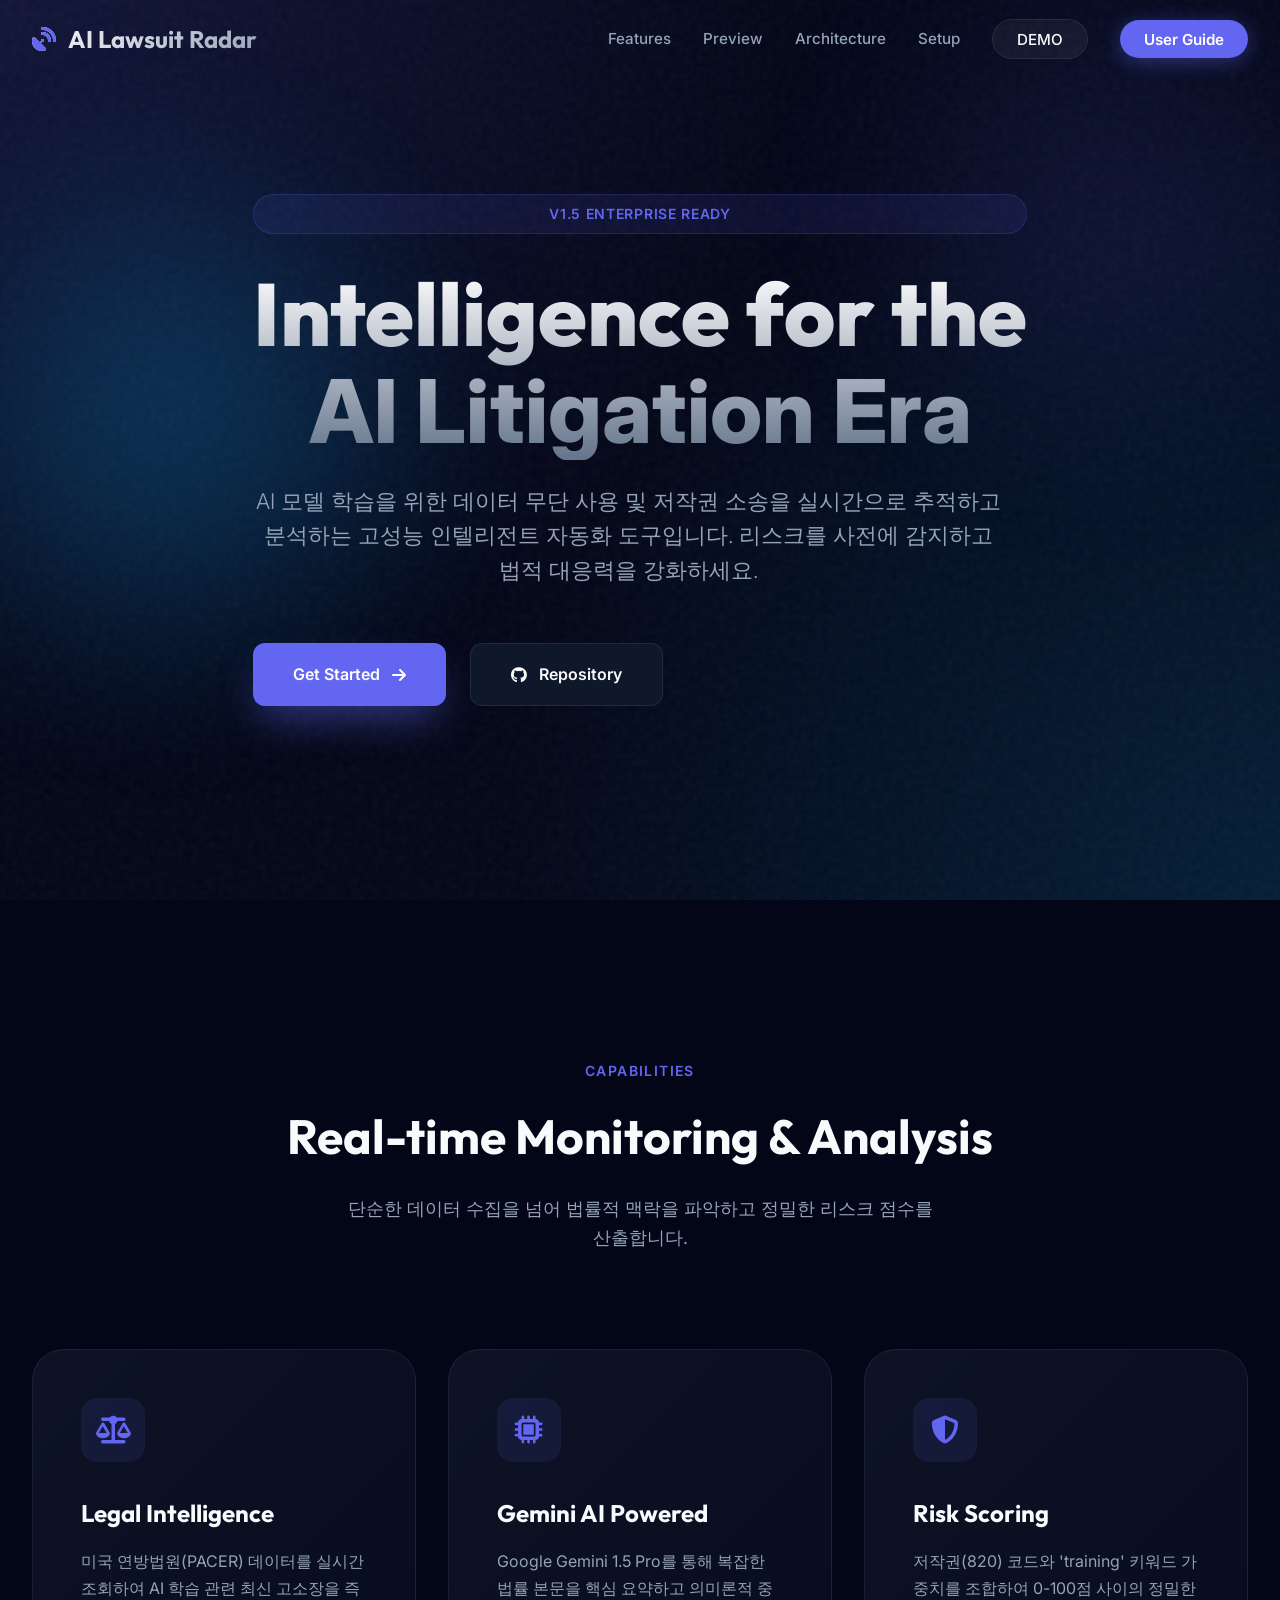
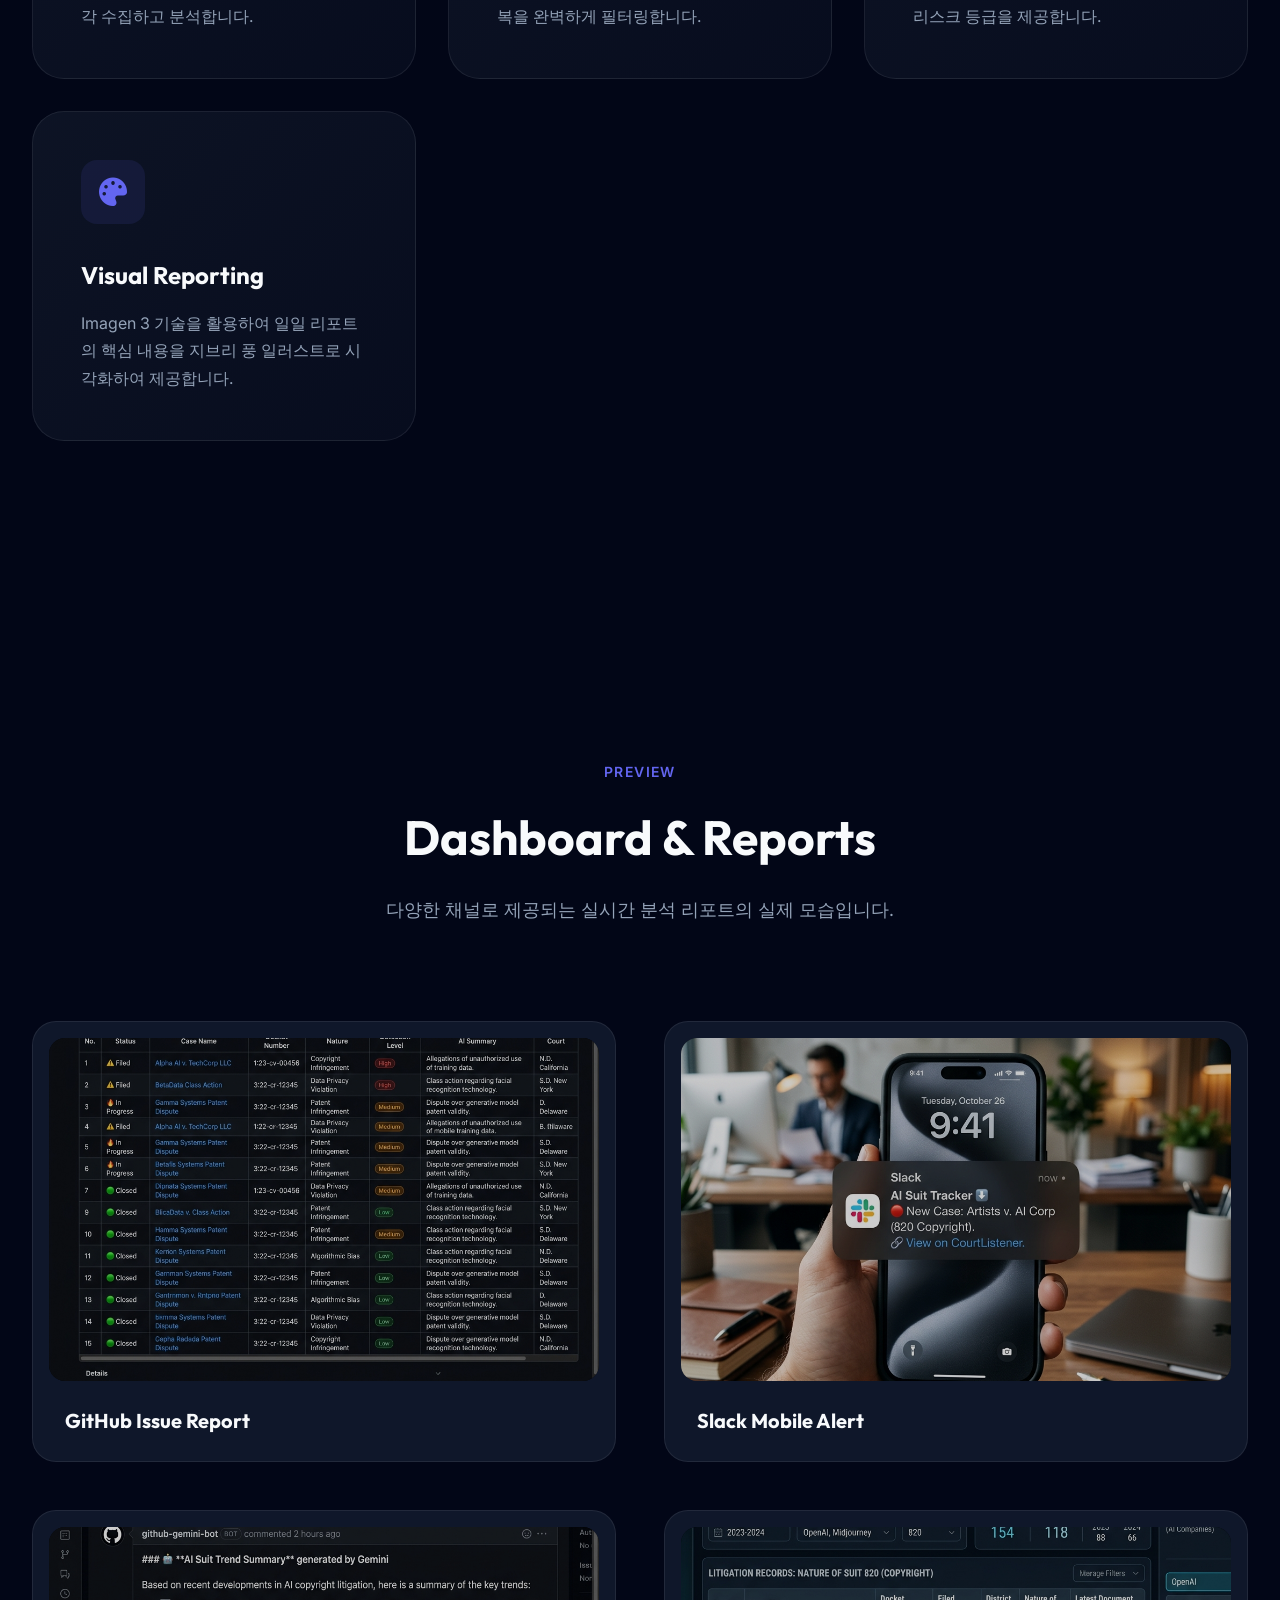
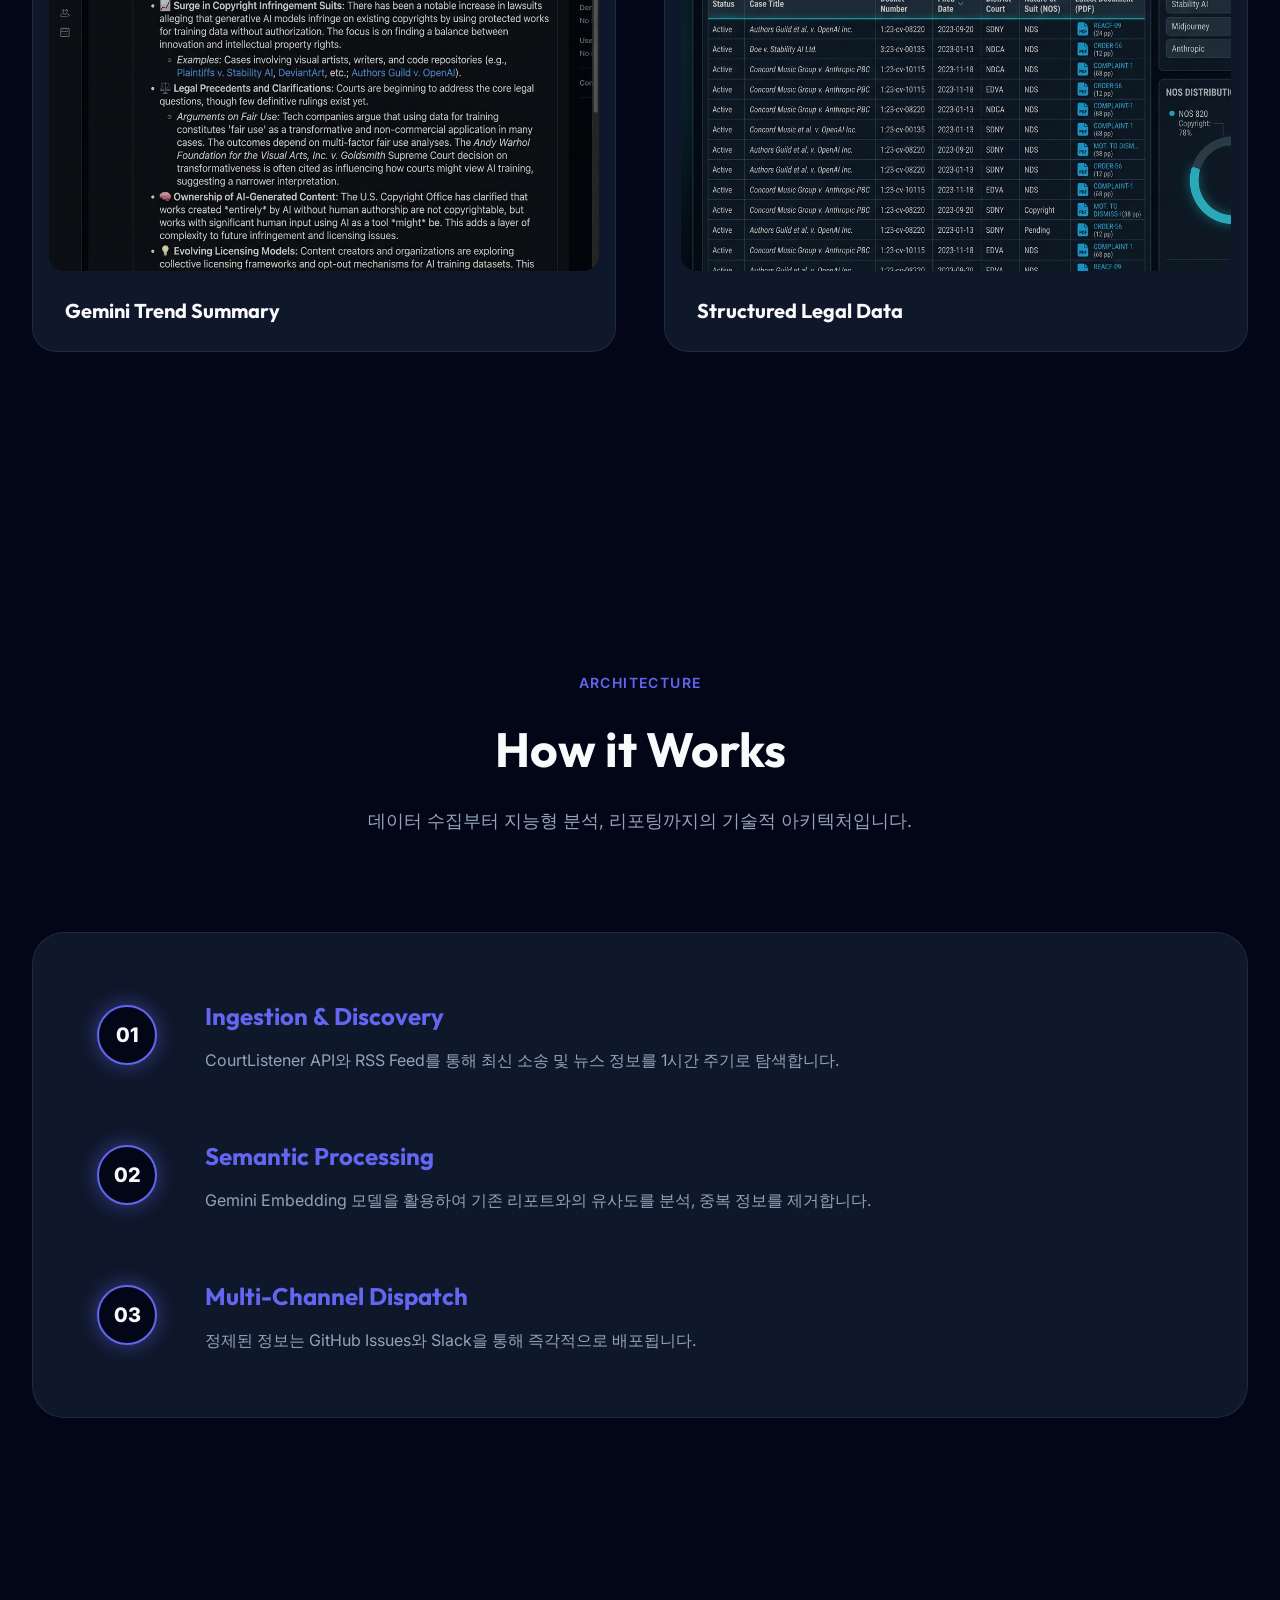
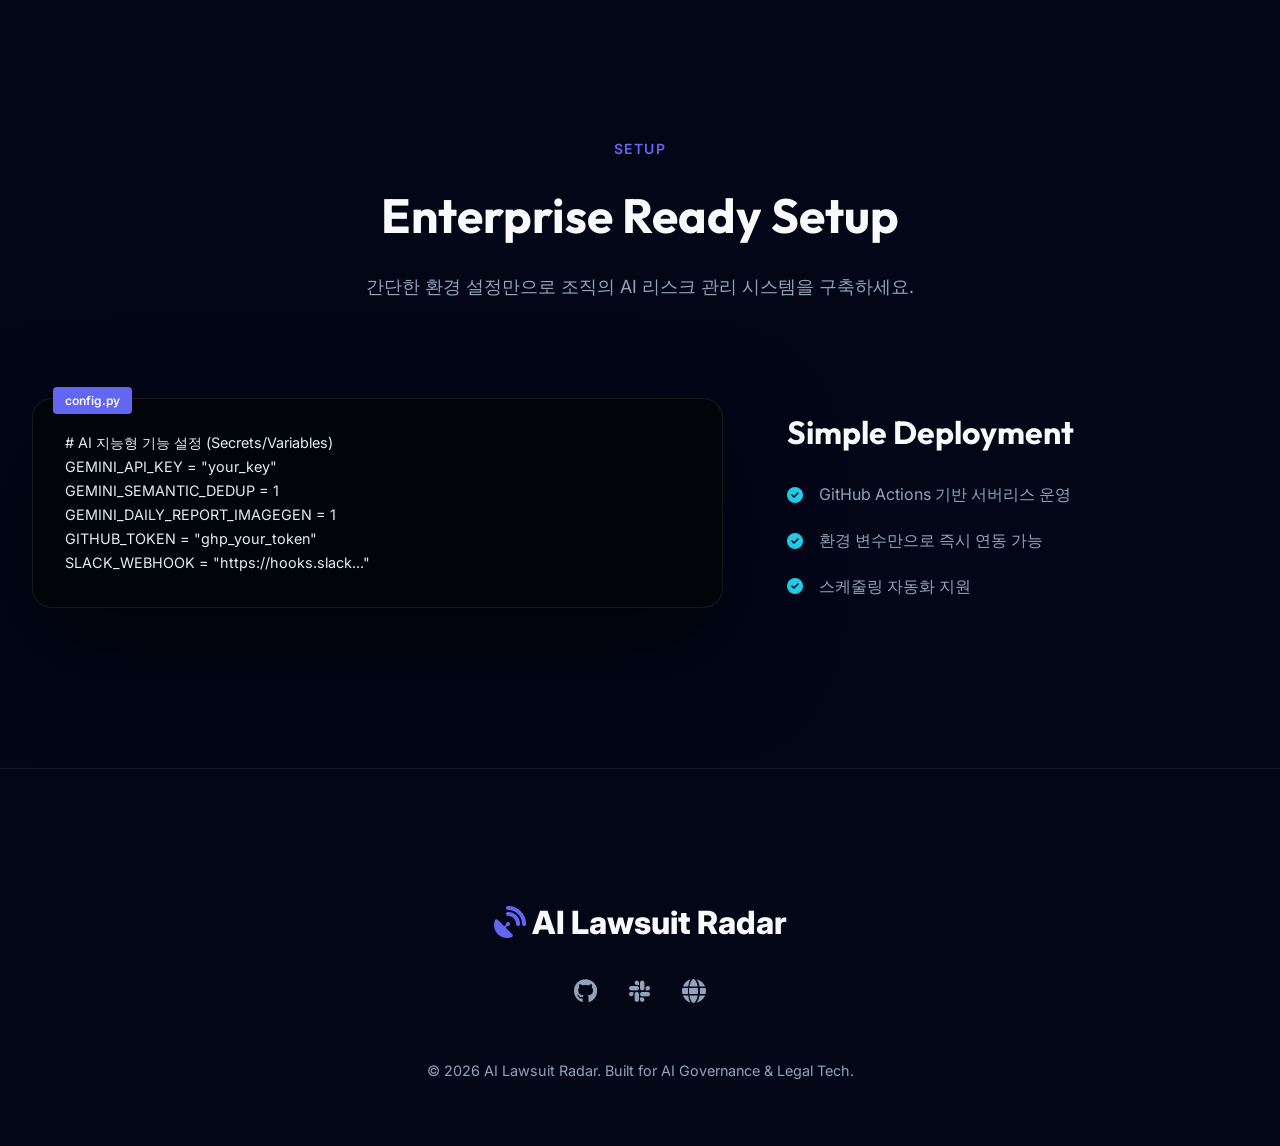
==== commit 63cd8c33: "docs: update README and HTML manuals with latest features and pricing info Signed-off-by: Geunsik Li" ====
--- a/docs/index.html
+++ b/docs/index.html
@@ -67,6 +67,11 @@
                     <div class="feature-icon"><i class="fas fa-shield-halved"></i></div>
                     <h3>Risk Scoring</h3>
                     <p>저작권(820) 코드와 'training' 키워드 가중치를 조합하여 0-100점 사이의 정밀한 리스크 등급을 제공합니다.</p>
+                </div>
+                <div class="feature-card reveal" style="transition-delay: 0.4s;">
+                    <div class="feature-icon"><i class="fas fa-palette"></i></div>
+                    <h3>Visual Reporting</h3>
+                    <p>Imagen 3 기술을 활용하여 일일 리포트의 핵심 내용을 지브리 풍 일러스트로 시각화하여 제공합니다.</p>
                 </div>
             </div>
         </section>
@@ -155,10 +160,10 @@
             </div>
             <div class="setup-grid reveal">
                 <div class="code-container">
-                    <pre><code># AI 지능형 기능 설정 (config.py)
+                    <pre><code># AI 지능형 기능 설정 (Secrets/Variables)
 GEMINI_API_KEY = "your_key"
 GEMINI_SEMANTIC_DEDUP = 1
-SEMANTIC_DEDUP_THRESHOLD = 0.85
+GEMINI_DAILY_REPORT_IMAGEGEN = 1
 GITHUB_TOKEN = "ghp_your_token"
 SLACK_WEBHOOK = "https://hooks.slack..."</code></pre>
                 </div>
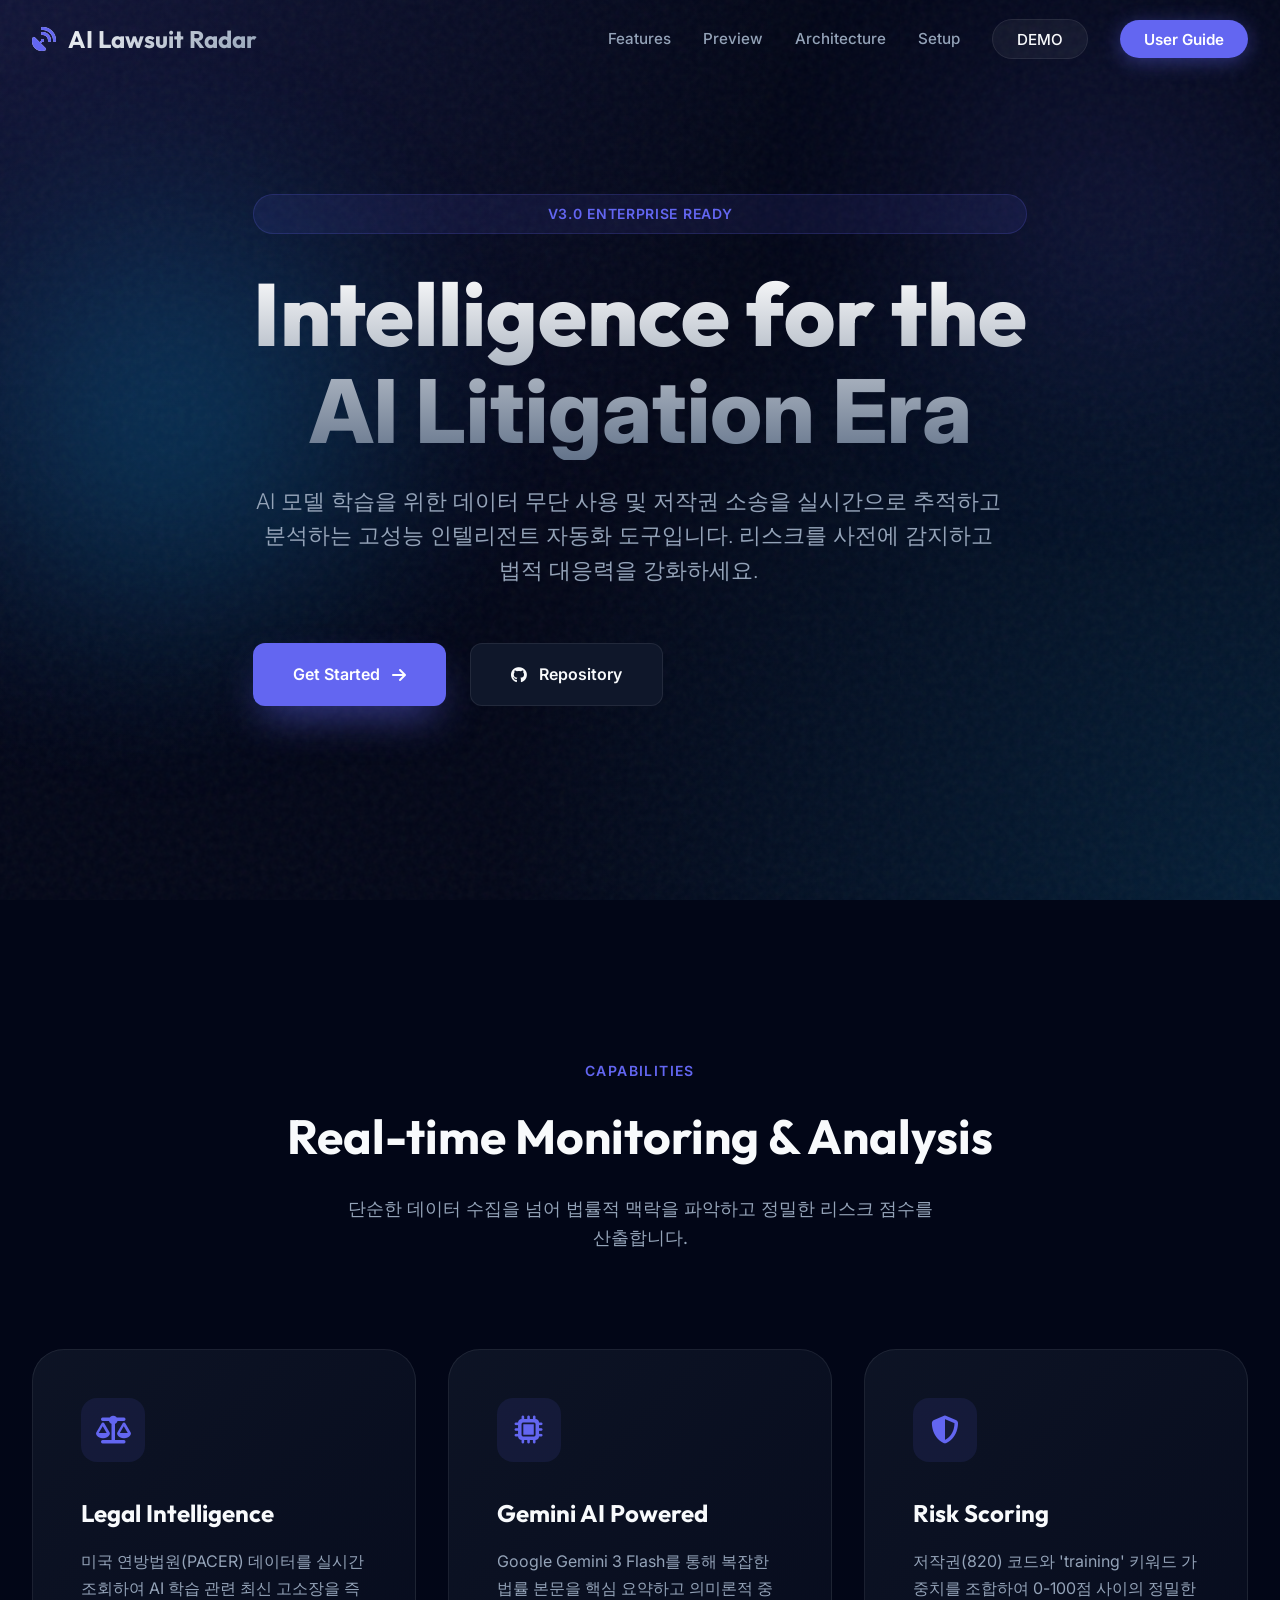
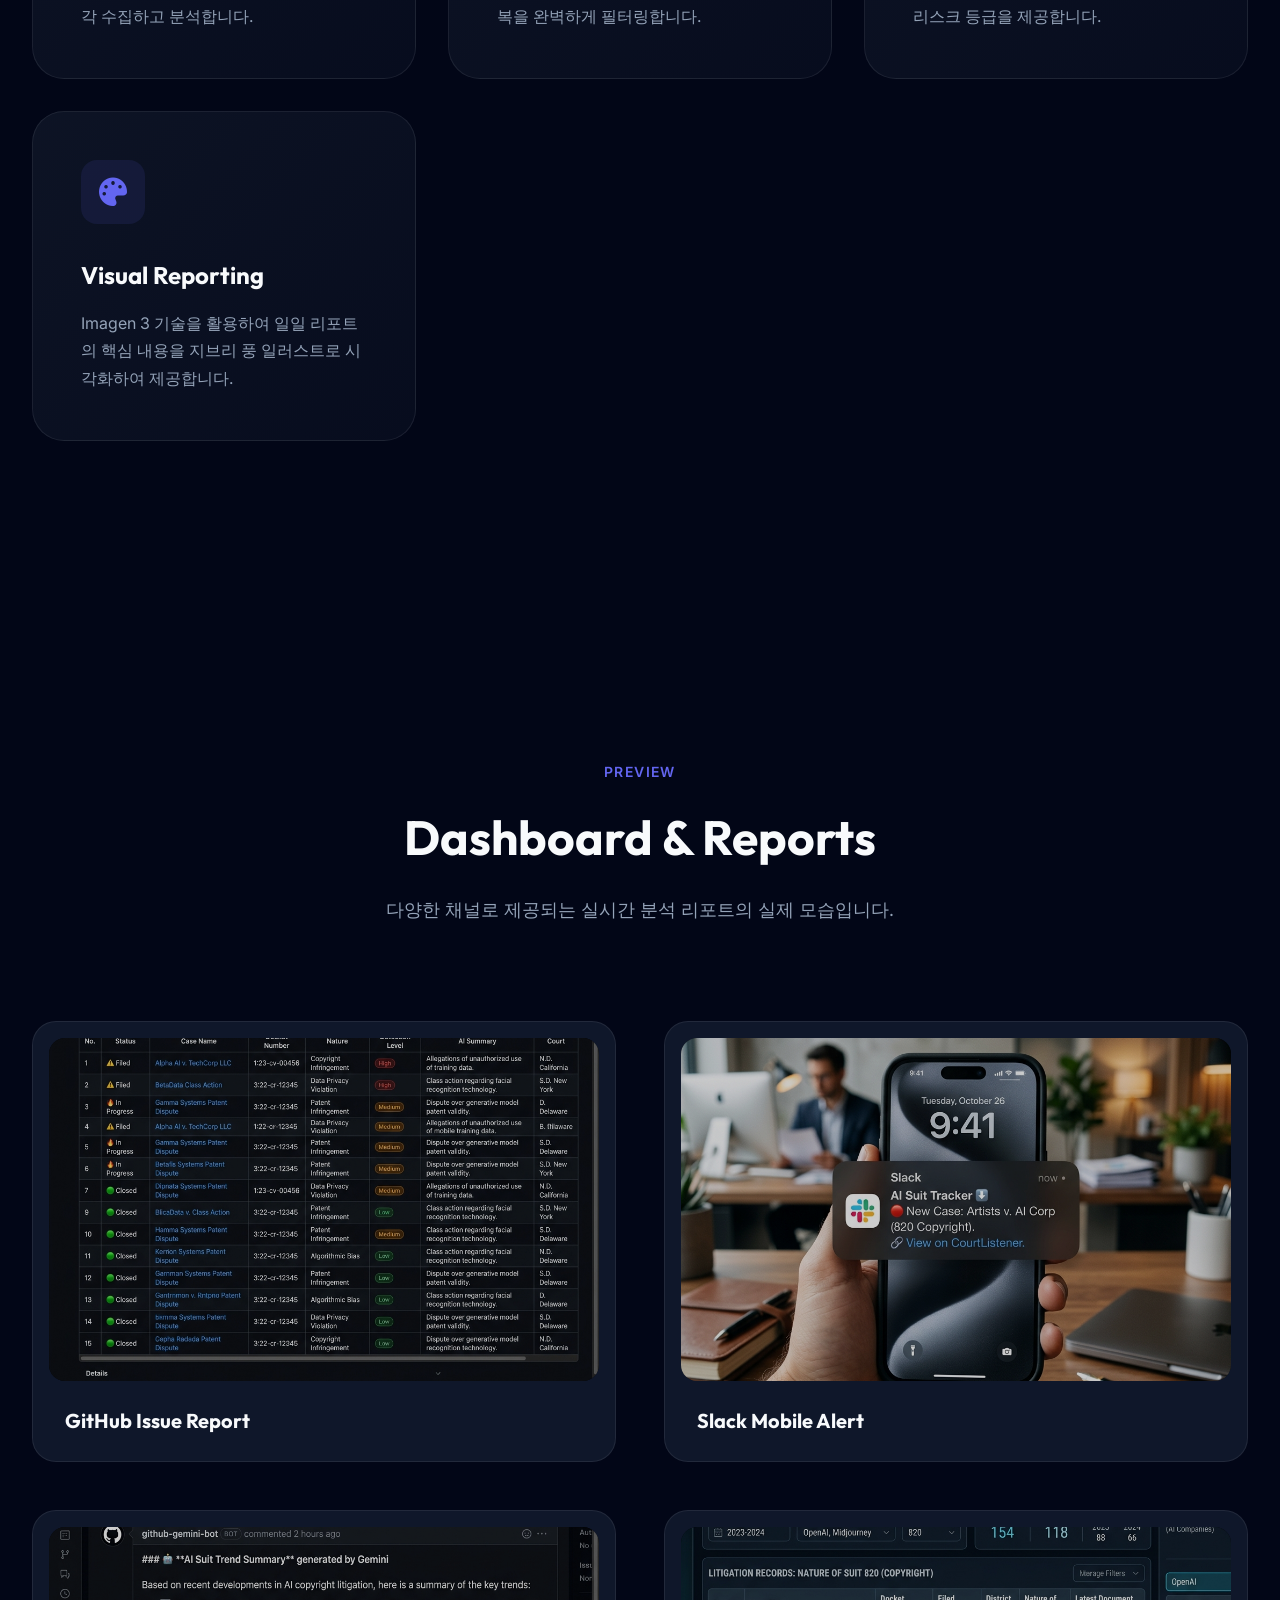
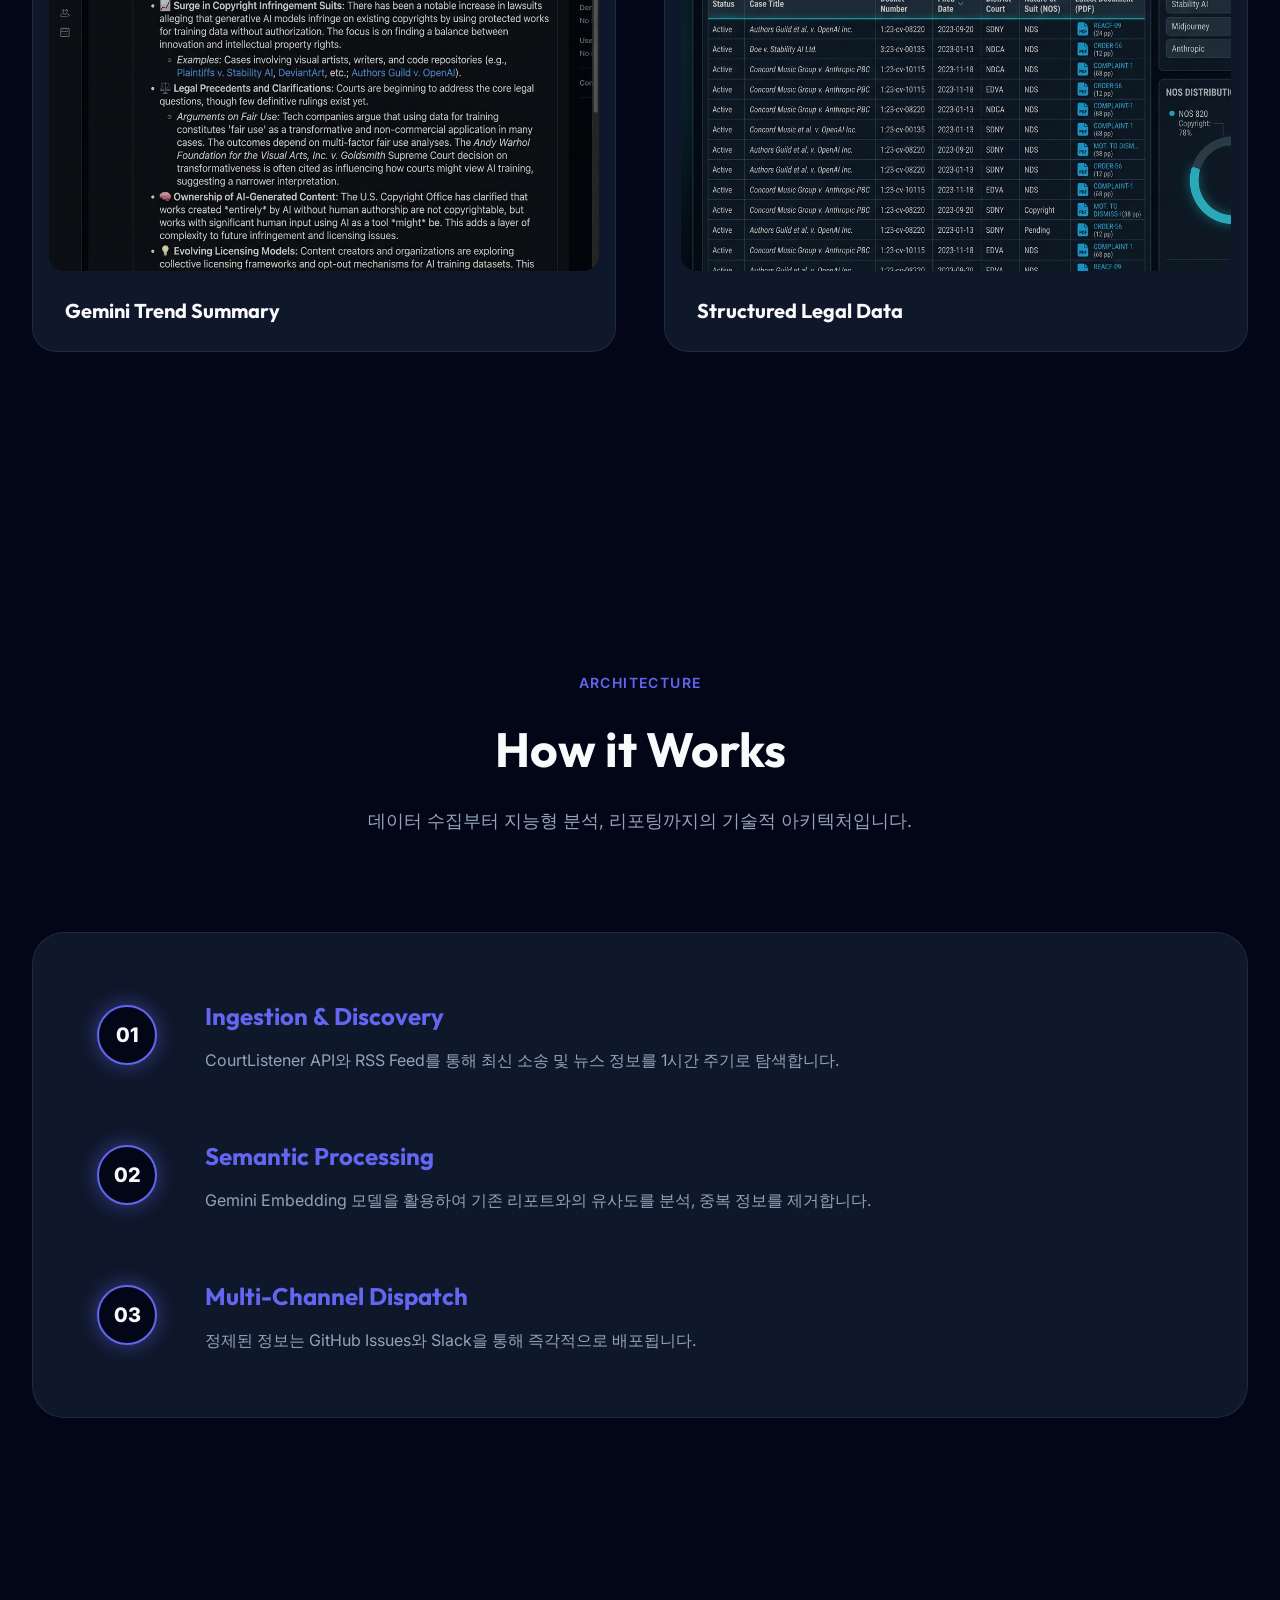
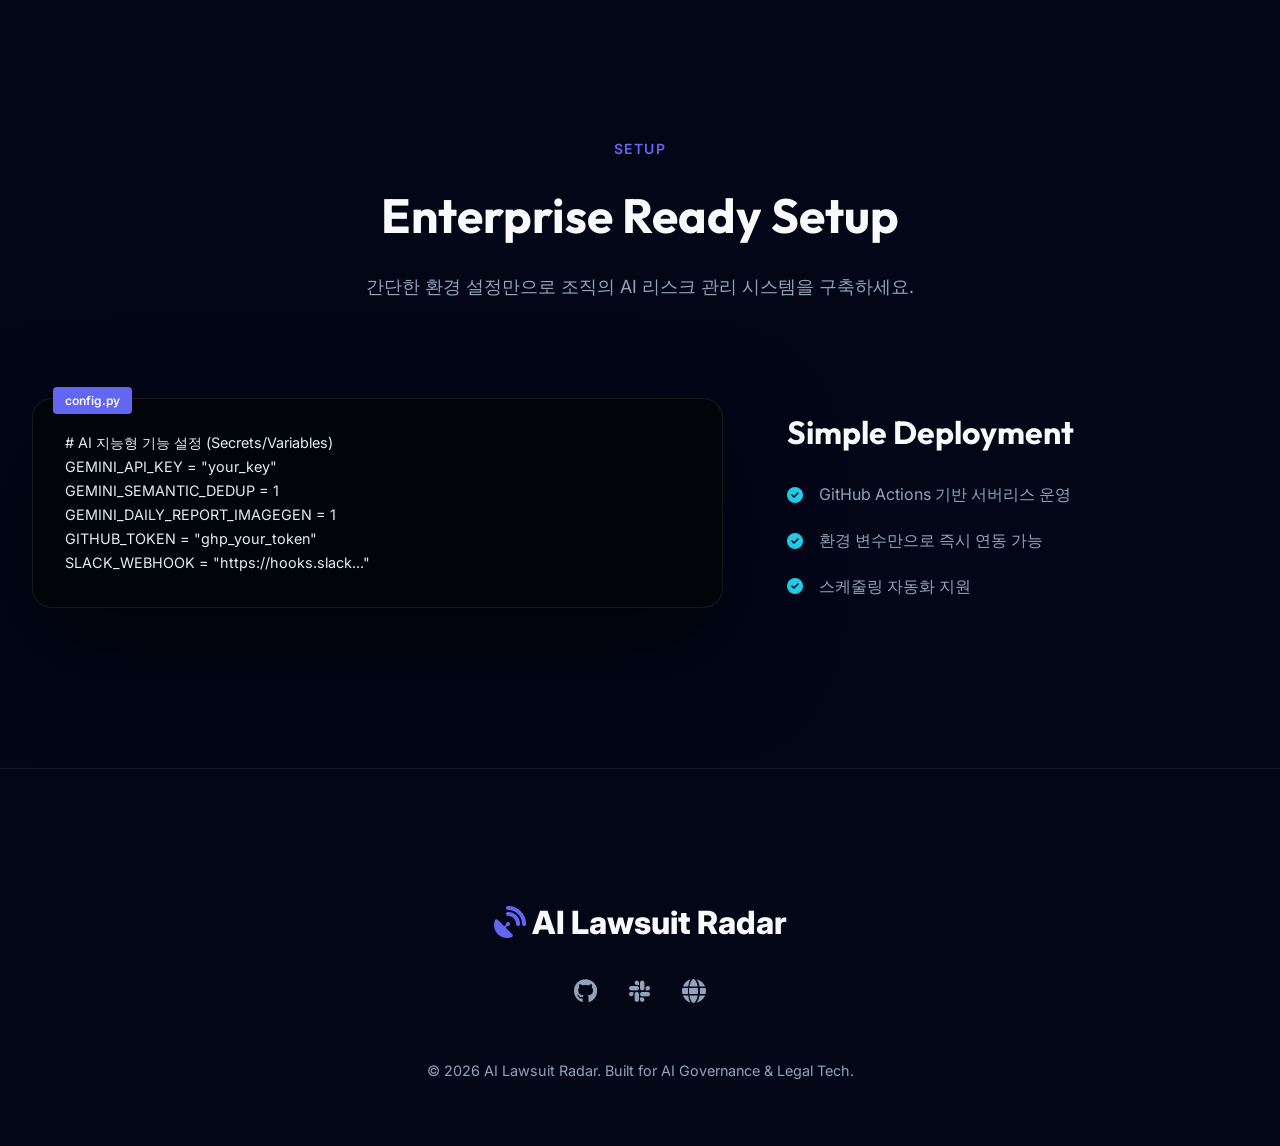
==== commit aafca0b8: "Update Gemini model to 3 Flash and add API test scripts in ./test/ Signed-off-by: Geunsik Lim <leemg" ====
--- a/docs/index.html
+++ b/docs/index.html
@@ -33,7 +33,7 @@
         <!-- Hero Section -->
         <section class="hero">
             <div class="reveal">
-                <div class="hero-badge">v1.5 Enterprise Ready</div>
+                <div class="hero-badge">v3.0 Enterprise Ready</div>
                 <h1>Intelligence for the <br><span style="color: var(--primary);">AI Litigation Era</span></h1>
                 <p>
                     AI 모델 학습을 위한 데이터 무단 사용 및 저작권 소송을 실시간으로 추적하고 분석하는 고성능 인텔리전트 자동화 도구입니다. 리스크를 사전에 감지하고 법적 대응력을 강화하세요.
@@ -61,7 +61,7 @@
                 <div class="feature-card reveal" style="transition-delay: 0.2s;">
                     <div class="feature-icon"><i class="fas fa-microchip"></i></div>
                     <h3>Gemini AI Powered</h3>
-                    <p>Google Gemini 1.5 Pro를 통해 복잡한 법률 본문을 핵심 요약하고 의미론적 중복을 완벽하게 필터링합니다.</p>
+                    <p>Google Gemini 3 Flash를 통해 복잡한 법률 본문을 핵심 요약하고 의미론적 중복을 완벽하게 필터링합니다.</p>
                 </div>
                 <div class="feature-card reveal" style="transition-delay: 0.3s;">
                     <div class="feature-icon"><i class="fas fa-shield-halved"></i></div>
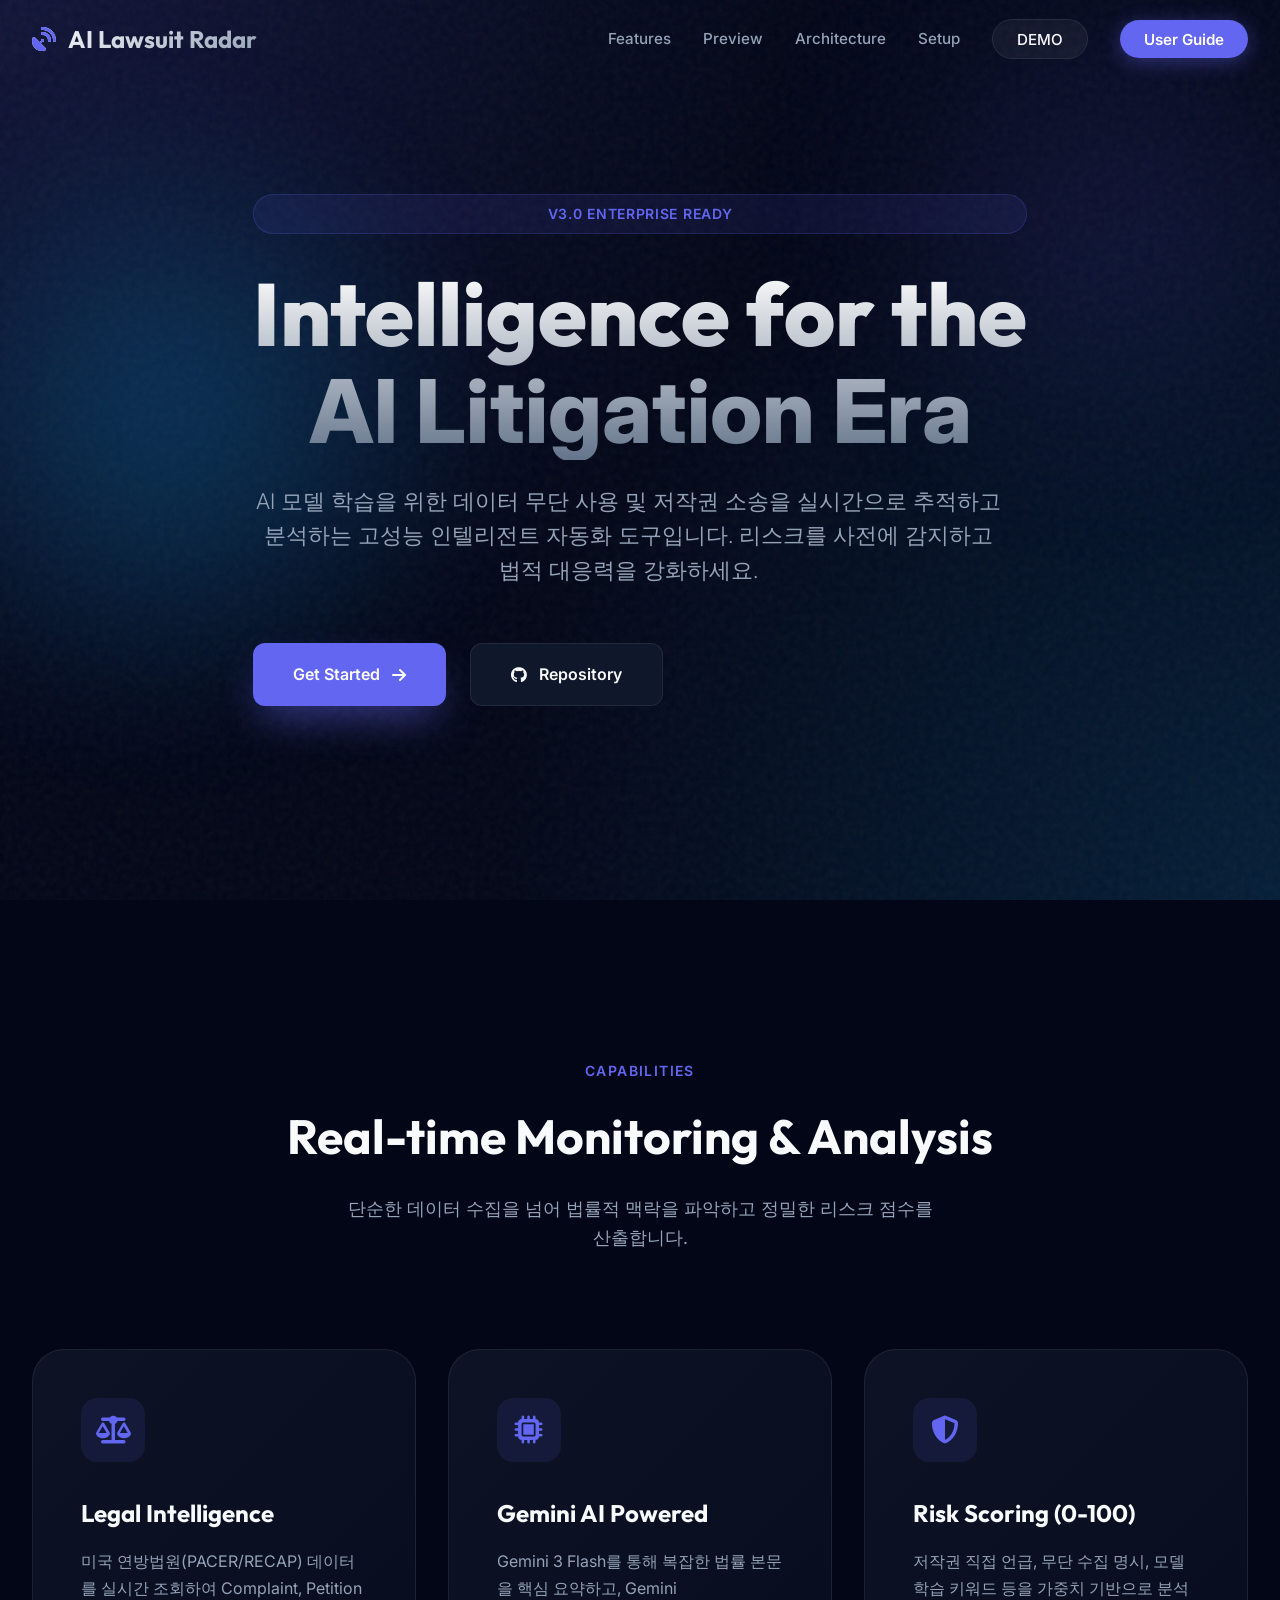
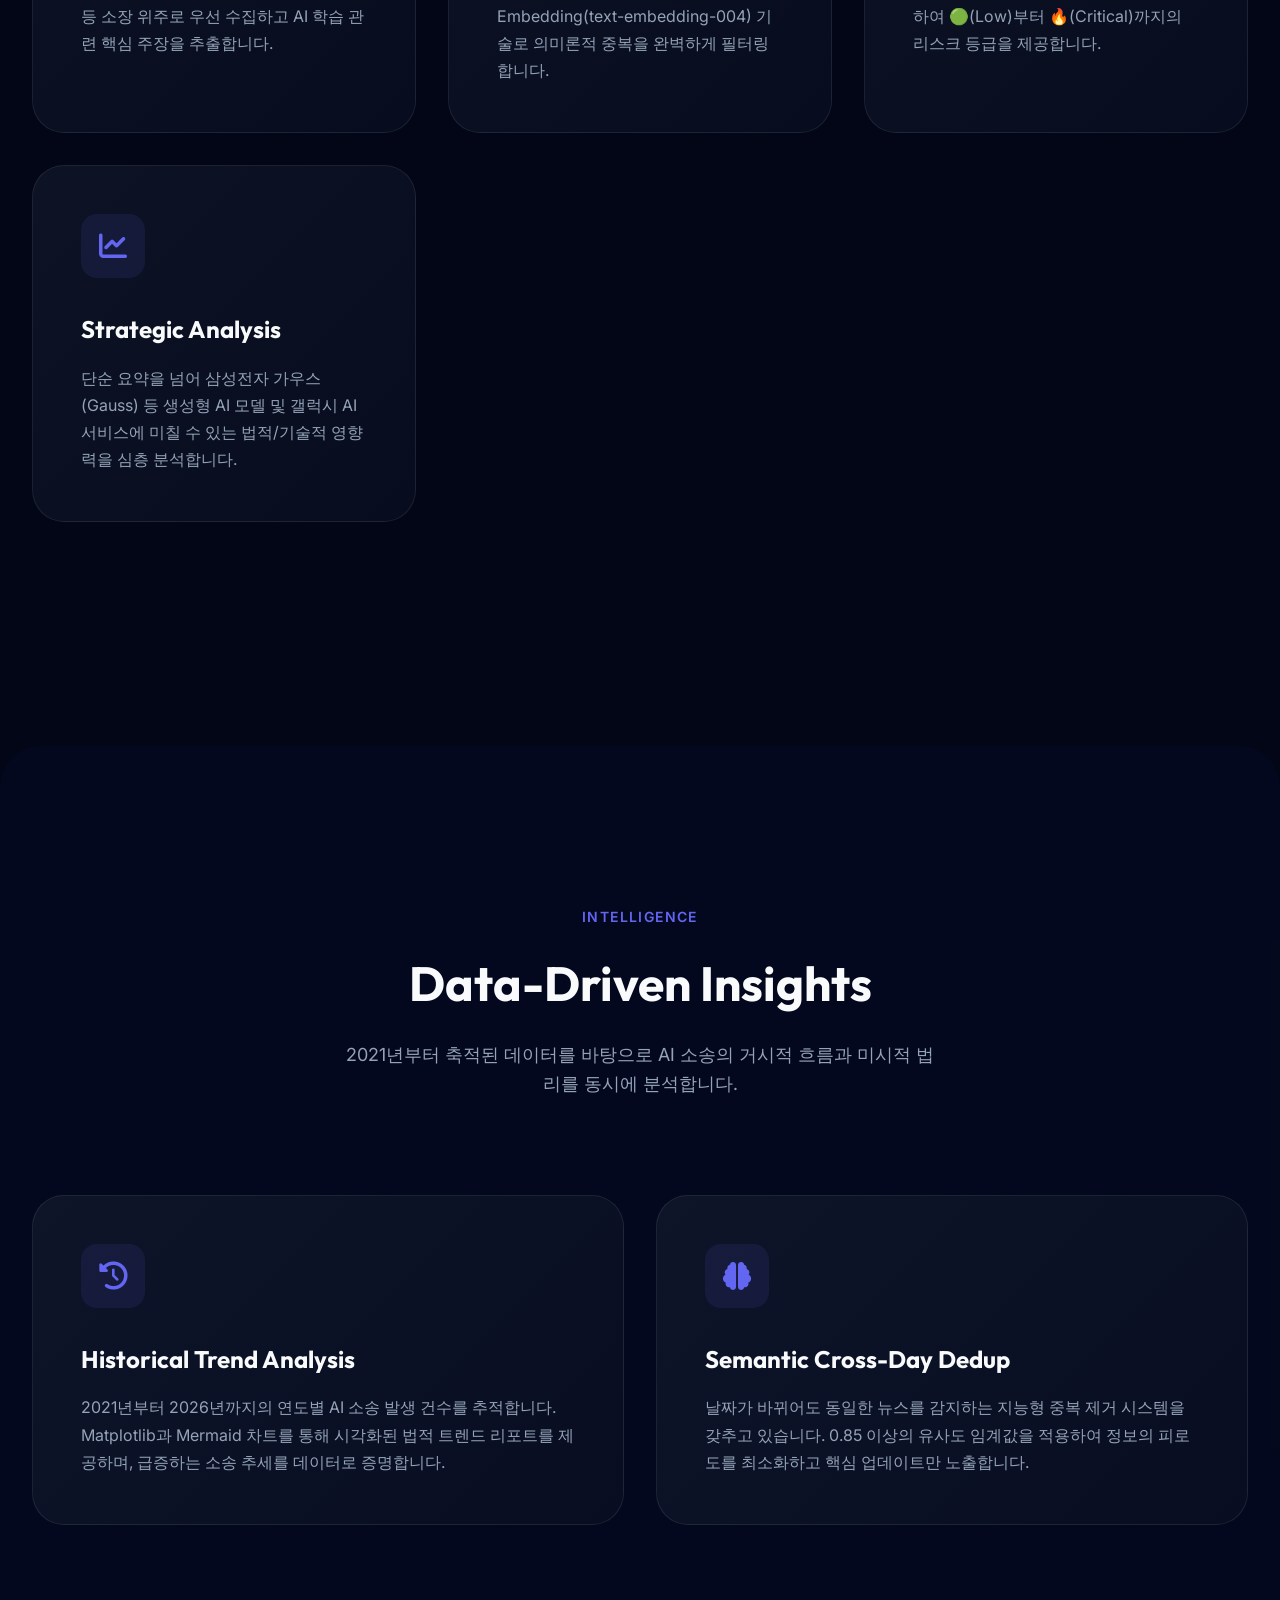
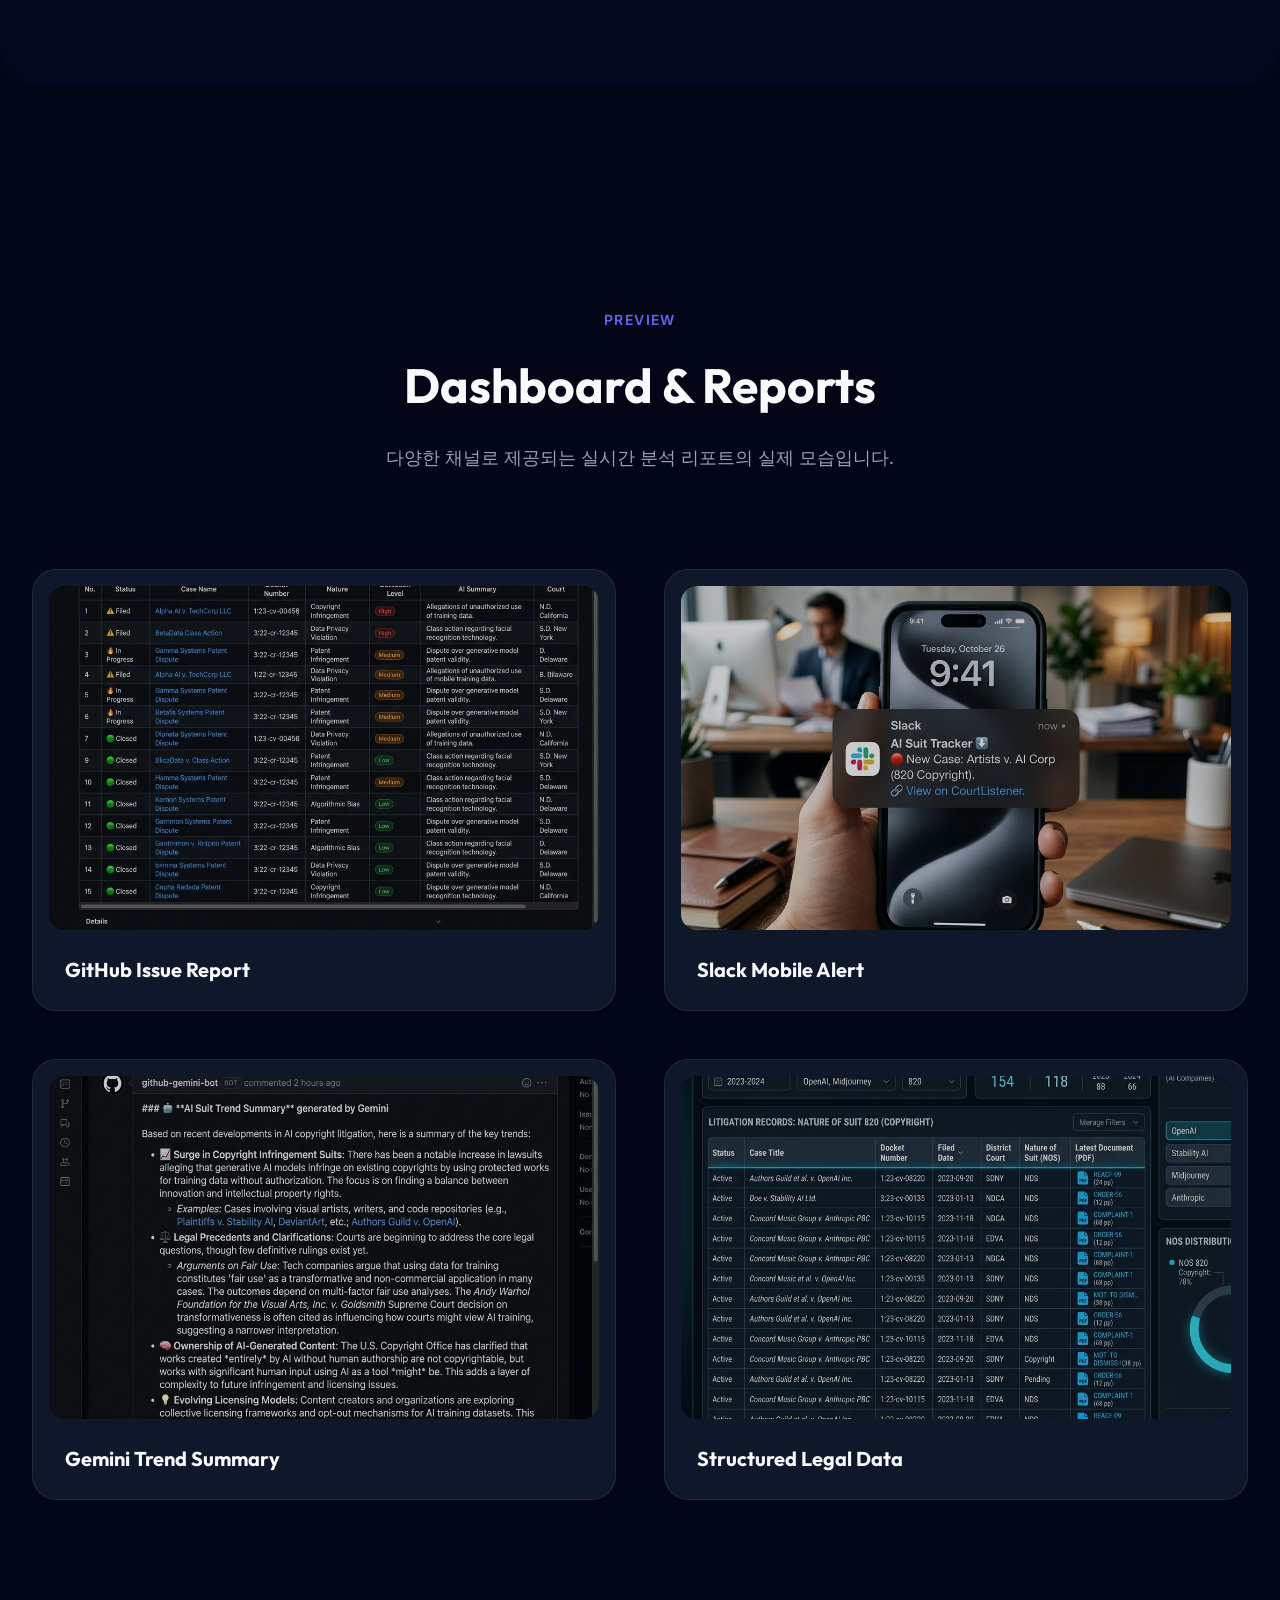
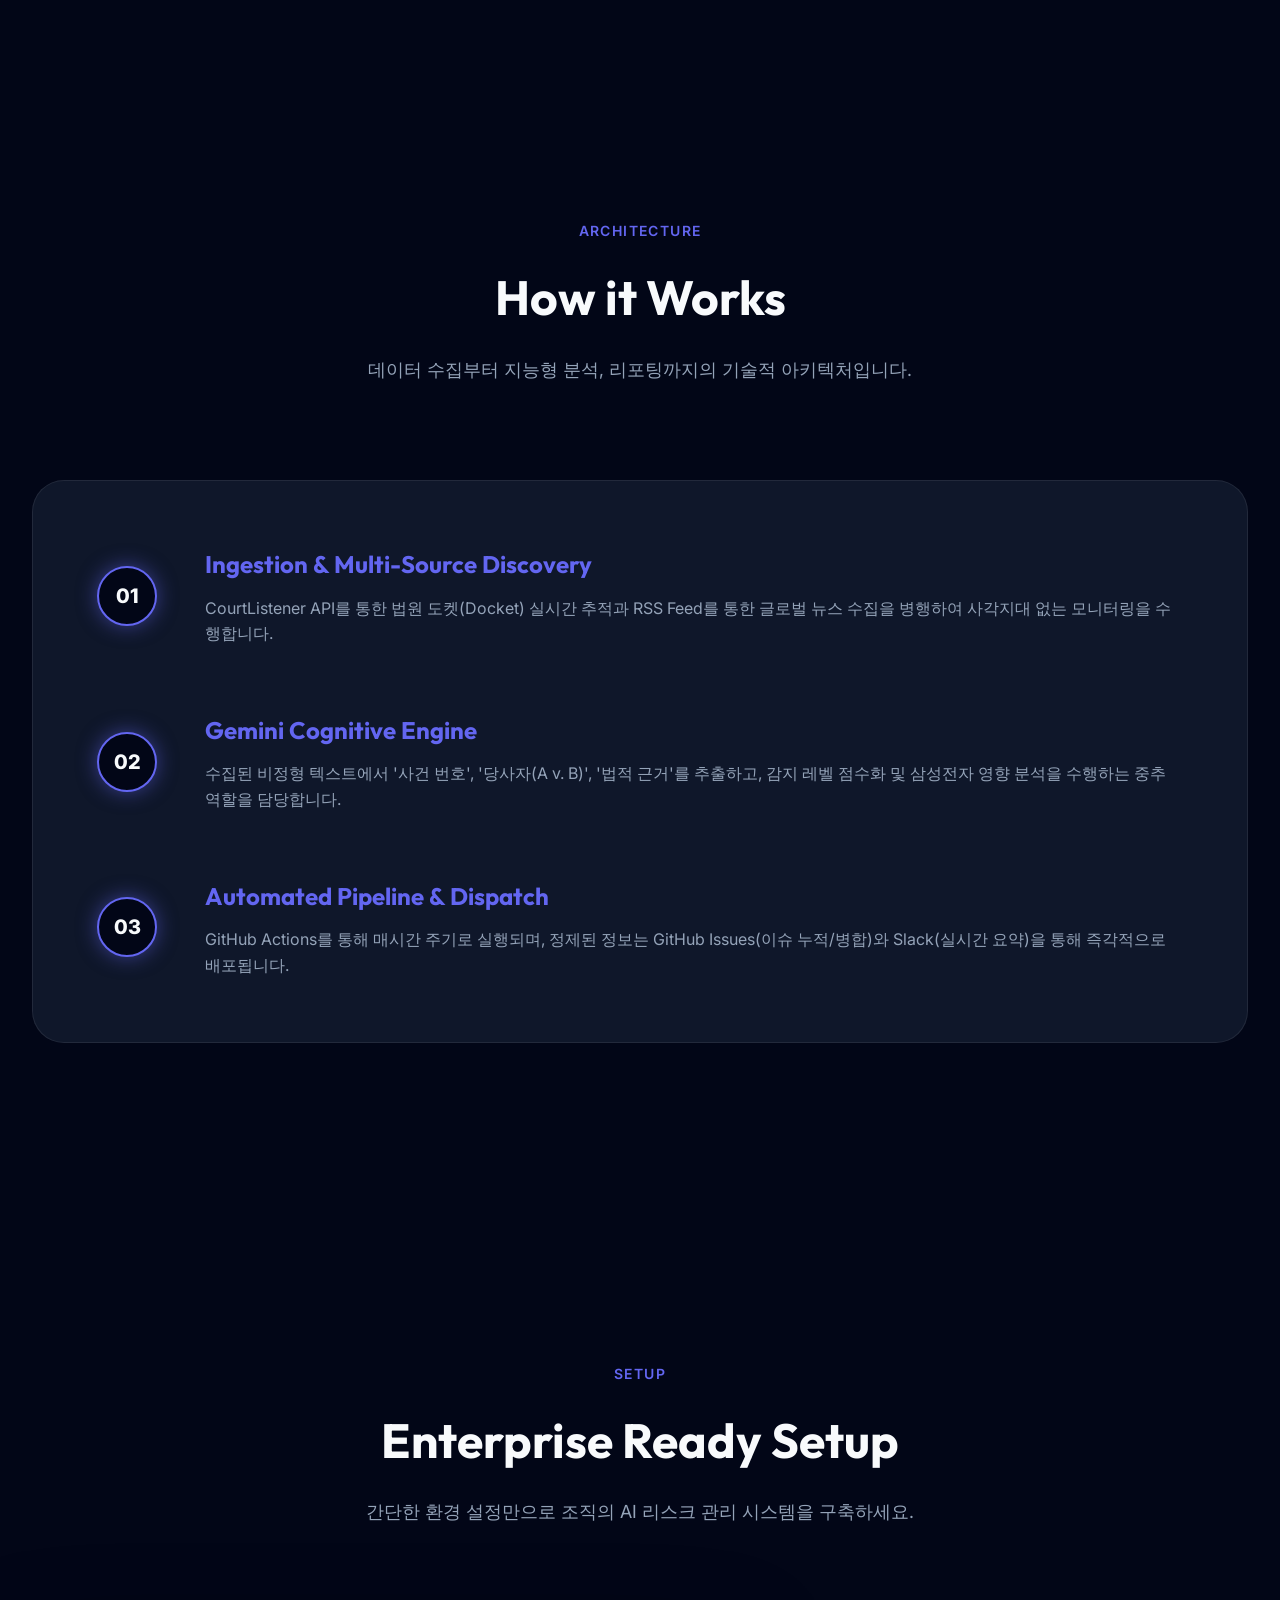
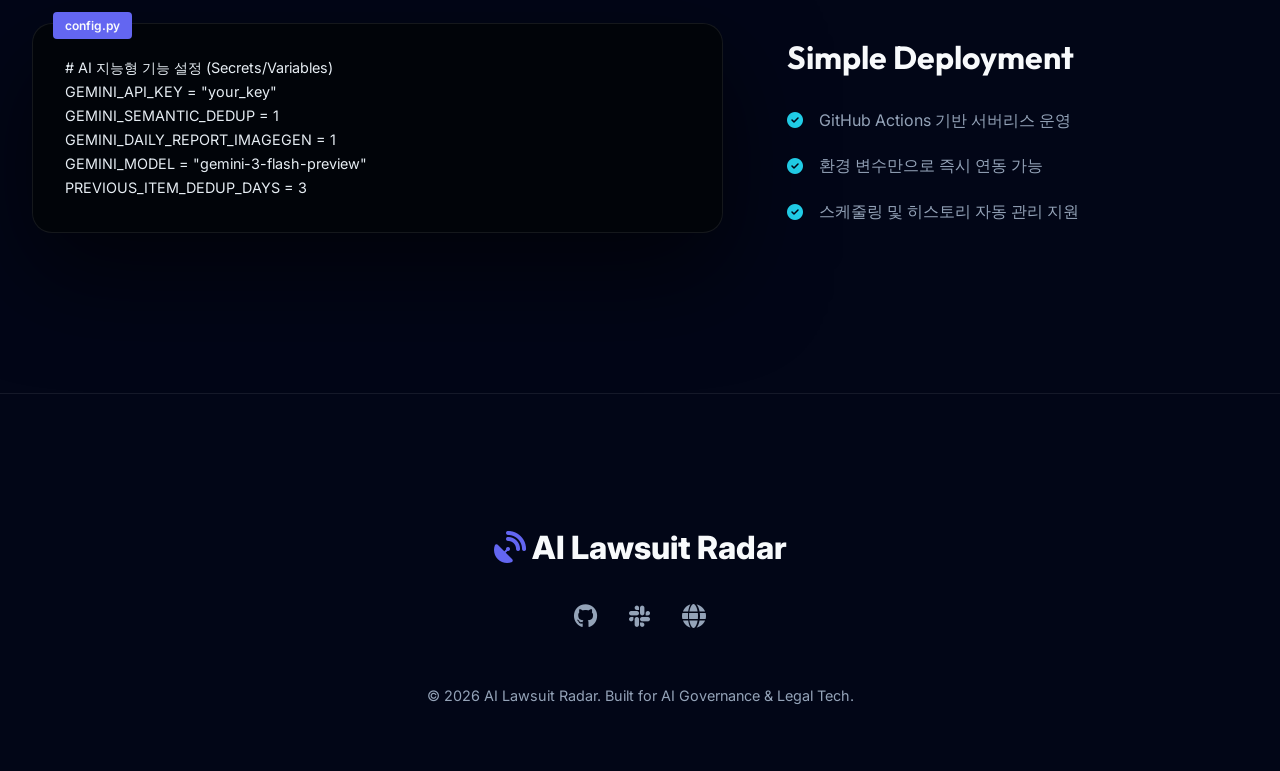
==== commit 6b94197d: "docs: Update landing page and user guide with technical insights from code analysis Signed-off-by: G" ====
--- a/docs/index.html
+++ b/docs/index.html
@@ -56,22 +56,43 @@
                 <div class="feature-card reveal" style="transition-delay: 0.1s;">
                     <div class="feature-icon"><i class="fas fa-scale-balanced"></i></div>
                     <h3>Legal Intelligence</h3>
-                    <p>미국 연방법원(PACER) 데이터를 실시간 조회하여 AI 학습 관련 최신 고소장을 즉각 수집하고 분석합니다.</p>
+                    <p>미국 연방법원(PACER/RECAP) 데이터를 실시간 조회하여 Complaint, Petition 등 소장 위주로 우선 수집하고 AI 학습 관련 핵심 주장을 추출합니다.</p>
                 </div>
                 <div class="feature-card reveal" style="transition-delay: 0.2s;">
                     <div class="feature-icon"><i class="fas fa-microchip"></i></div>
                     <h3>Gemini AI Powered</h3>
-                    <p>Google Gemini 3 Flash를 통해 복잡한 법률 본문을 핵심 요약하고 의미론적 중복을 완벽하게 필터링합니다.</p>
+                    <p>Gemini 3 Flash를 통해 복잡한 법률 본문을 핵심 요약하고, Gemini Embedding(text-embedding-004) 기술로 의미론적 중복을 완벽하게 필터링합니다.</p>
                 </div>
                 <div class="feature-card reveal" style="transition-delay: 0.3s;">
                     <div class="feature-icon"><i class="fas fa-shield-halved"></i></div>
-                    <h3>Risk Scoring</h3>
-                    <p>저작권(820) 코드와 'training' 키워드 가중치를 조합하여 0-100점 사이의 정밀한 리스크 등급을 제공합니다.</p>
+                    <h3>Risk Scoring (0-100)</h3>
+                    <p>저작권 직접 언급, 무단 수집 명시, 모델 학습 키워드 등을 가중치 기반으로 분석하여 🟢(Low)부터 🔥(Critical)까지의 리스크 등급을 제공합니다.</p>
                 </div>
                 <div class="feature-card reveal" style="transition-delay: 0.4s;">
-                    <div class="feature-icon"><i class="fas fa-palette"></i></div>
-                    <h3>Visual Reporting</h3>
-                    <p>Imagen 3 기술을 활용하여 일일 리포트의 핵심 내용을 지브리 풍 일러스트로 시각화하여 제공합니다.</p>
+                    <div class="feature-icon"><i class="fas fa-chart-line"></i></div>
+                    <h3>Strategic Analysis</h3>
+                    <p>단순 요약을 넘어 삼성전자 가우스(Gauss) 등 생성형 AI 모델 및 갤럭시 AI 서비스에 미칠 수 있는 법적/기술적 영향력을 심층 분석합니다.</p>
+                </div>
+            </div>
+        </section>
+
+        <!-- Insights Section -->
+        <section id="insights" style="background: rgba(99, 102, 241, 0.03); border-radius: 40px; margin-top: 4rem; margin-bottom: 4rem;">
+            <div class="section-header reveal">
+                <span>Intelligence</span>
+                <h2>Data-Driven Insights</h2>
+                <p>2021년부터 축적된 데이터를 바탕으로 AI 소송의 거시적 흐름과 미시적 법리를 동시에 분석합니다.</p>
+            </div>
+            <div class="features-grid" style="grid-template-columns: repeat(auto-fit, minmax(400px, 1fr));">
+                <div class="feature-card reveal">
+                    <div class="feature-icon"><i class="fas fa-history"></i></div>
+                    <h3>Historical Trend Analysis</h3>
+                    <p>2021년부터 2026년까지의 연도별 AI 소송 발생 건수를 추적합니다. Matplotlib과 Mermaid 차트를 통해 시각화된 법적 트렌드 리포트를 제공하며, 급증하는 소송 추세를 데이터로 증명합니다.</p>
+                </div>
+                <div class="feature-card reveal">
+                    <div class="feature-icon"><i class="fas fa-brain"></i></div>
+                    <h3>Semantic Cross-Day Dedup</h3>
+                    <p>날짜가 바뀌어도 동일한 뉴스를 감지하는 지능형 중복 제거 시스템을 갖추고 있습니다. 0.85 이상의 유사도 임계값을 적용하여 정보의 피로도를 최소화하고 핵심 업데이트만 노출합니다.</p>
                 </div>
             </div>
         </section>
@@ -130,22 +151,22 @@
                 <div class="arch-step">
                     <div class="step-circle">01</div>
                     <div class="step-content">
-                        <h4>Ingestion & Discovery</h4>
-                        <p>CourtListener API와 RSS Feed를 통해 최신 소송 및 뉴스 정보를 1시간 주기로 탐색합니다.</p>
+                        <h4>Ingestion & Multi-Source Discovery</h4>
+                        <p>CourtListener API를 통한 법원 도켓(Docket) 실시간 추적과 RSS Feed를 통한 글로벌 뉴스 수집을 병행하여 사각지대 없는 모니터링을 수행합니다.</p>
                     </div>
                 </div>
                 <div class="arch-step">
                     <div class="step-circle">02</div>
                     <div class="step-content">
-                        <h4>Semantic Processing</h4>
-                        <p>Gemini Embedding 모델을 활용하여 기존 리포트와의 유사도를 분석, 중복 정보를 제거합니다.</p>
+                        <h4>Gemini Cognitive Engine</h4>
+                        <p>수집된 비정형 텍스트에서 '사건 번호', '당사자(A v. B)', '법적 근거'를 추출하고, 감지 레벨 점수화 및 삼성전자 영향 분석을 수행하는 중추 역할을 담당합니다.</p>
                     </div>
                 </div>
                 <div class="arch-step">
                     <div class="step-circle">03</div>
                     <div class="step-content">
-                        <h4>Multi-Channel Dispatch</h4>
-                        <p>정제된 정보는 GitHub Issues와 Slack을 통해 즉각적으로 배포됩니다.</p>
+                        <h4>Automated Pipeline & Dispatch</h4>
+                        <p>GitHub Actions를 통해 매시간 주기로 실행되며, 정제된 정보는 GitHub Issues(이슈 누적/병합)와 Slack(실시간 요약)을 통해 즉각적으로 배포됩니다.</p>
                     </div>
                 </div>
             </div>
@@ -164,15 +185,15 @@
 GEMINI_API_KEY = "your_key"
 GEMINI_SEMANTIC_DEDUP = 1
 GEMINI_DAILY_REPORT_IMAGEGEN = 1
-GITHUB_TOKEN = "ghp_your_token"
-SLACK_WEBHOOK = "https://hooks.slack..."</code></pre>
+GEMINI_MODEL = "gemini-3-flash-preview"
+PREVIOUS_ITEM_DEDUP_DAYS = 3</code></pre>
                 </div>
                 <div class="setup-text">
                     <h3>Simple Deployment</h3>
                     <ul class="setup-list">
                         <li><i class="fas fa-check-circle"></i> GitHub Actions 기반 서버리스 운영</li>
                         <li><i class="fas fa-check-circle"></i> 환경 변수만으로 즉시 연동 가능</li>
-                        <li><i class="fas fa-check-circle"></i> 스케줄링 자동화 지원</li>
+                        <li><i class="fas fa-check-circle"></i> 스케줄링 및 히스토리 자동 관리 지원</li>
                     </ul>
                 </div>
             </div>
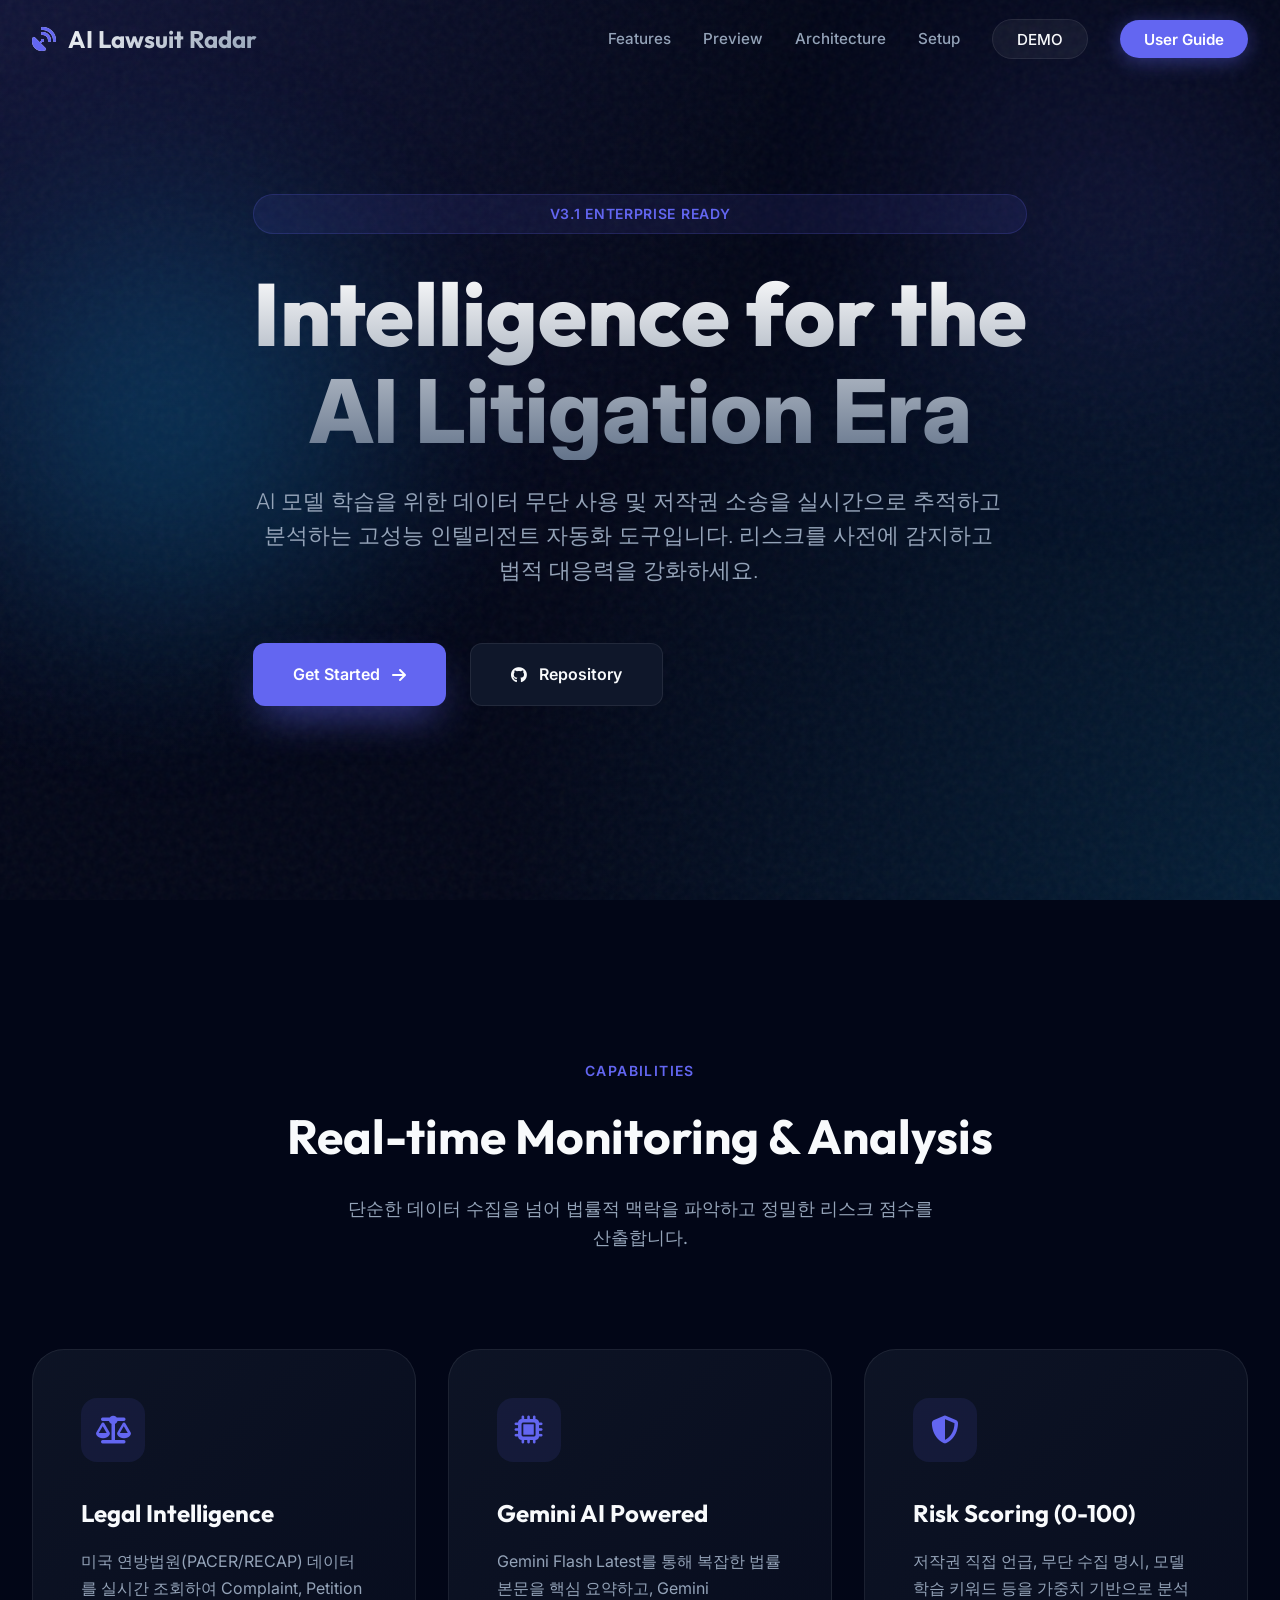
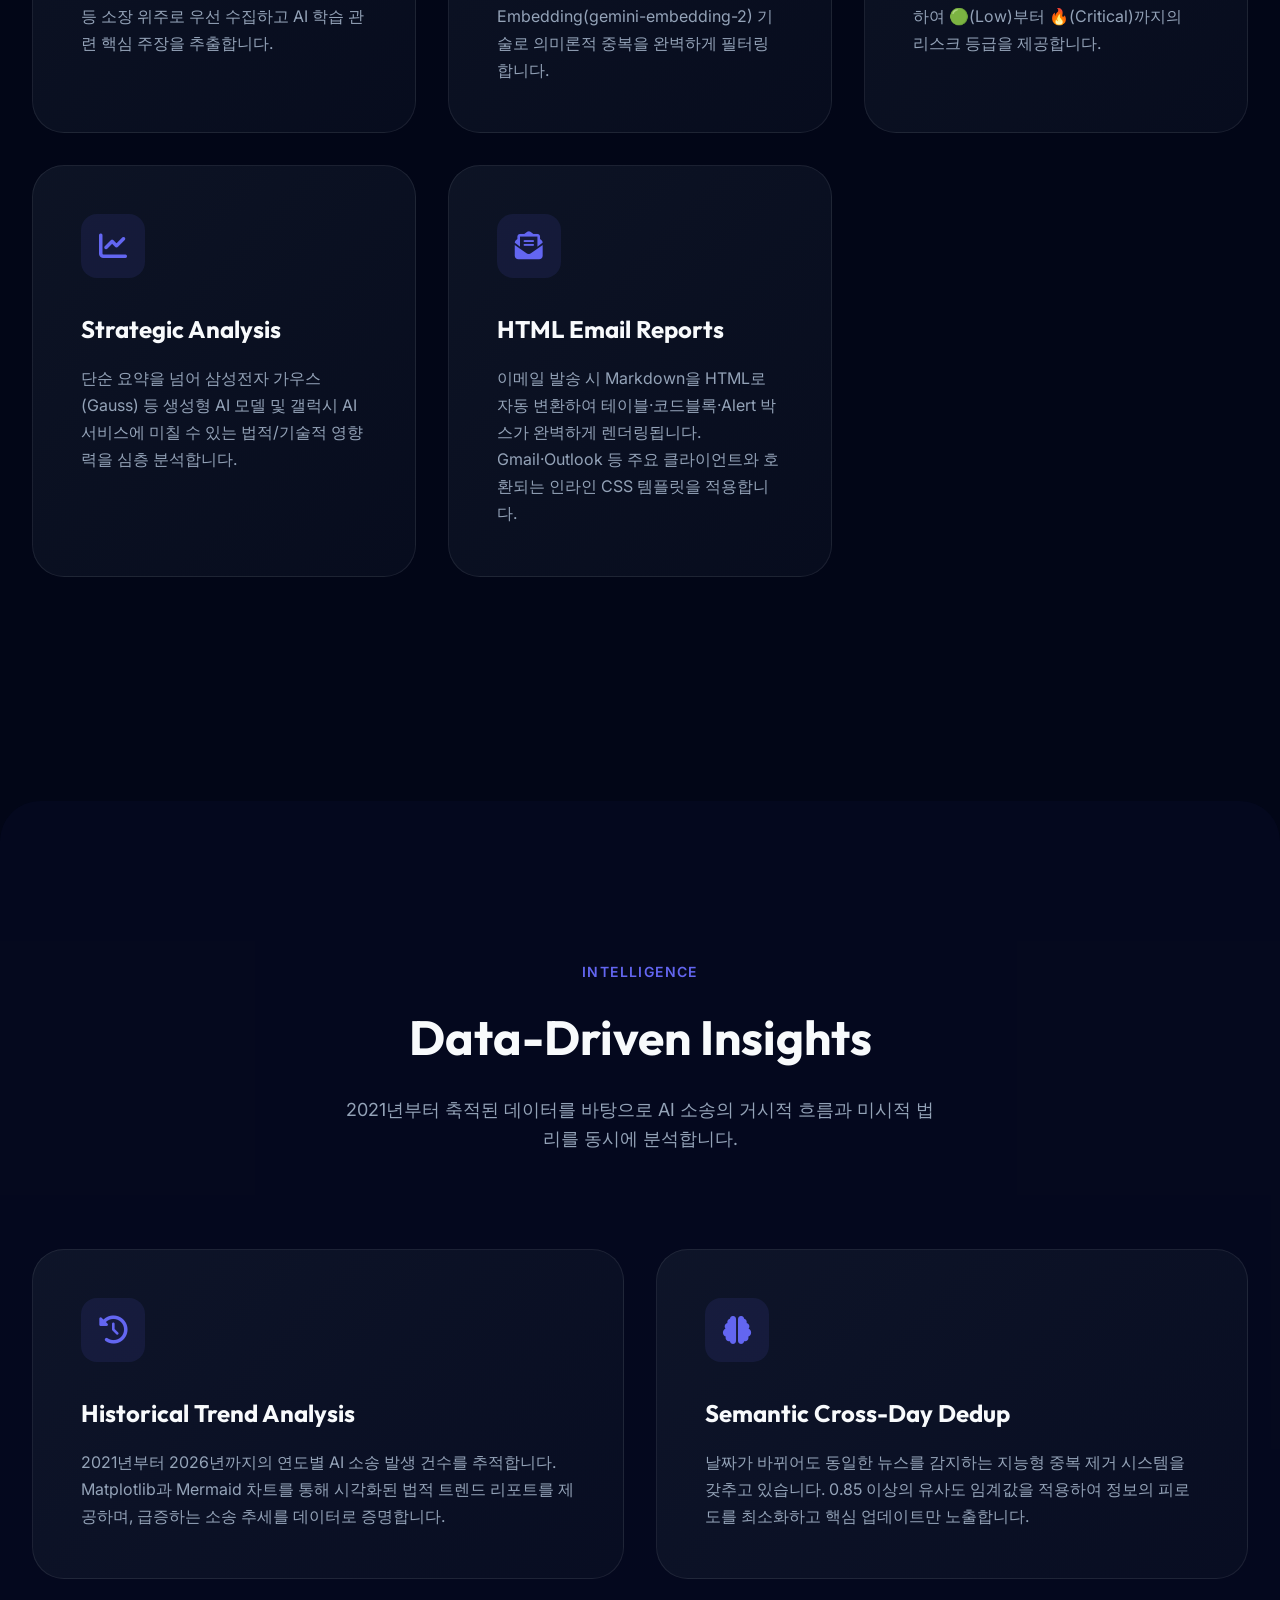
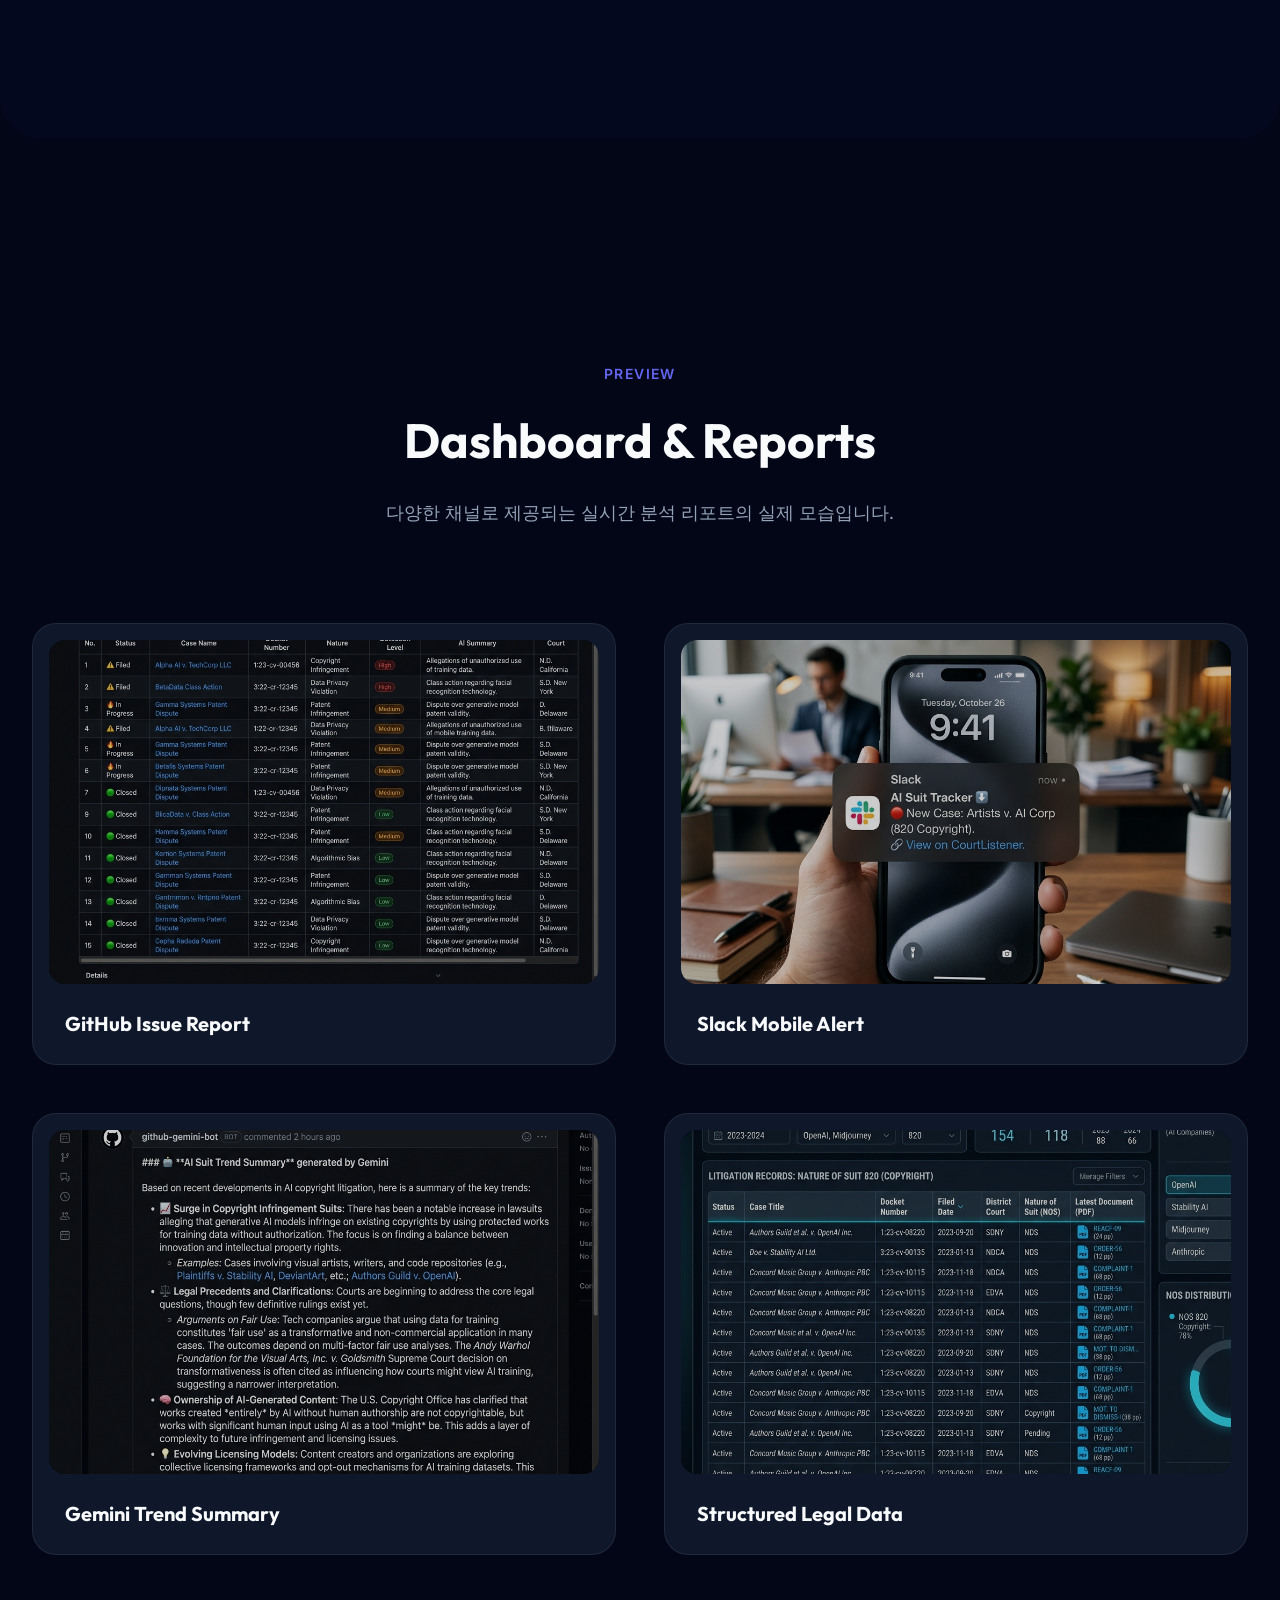
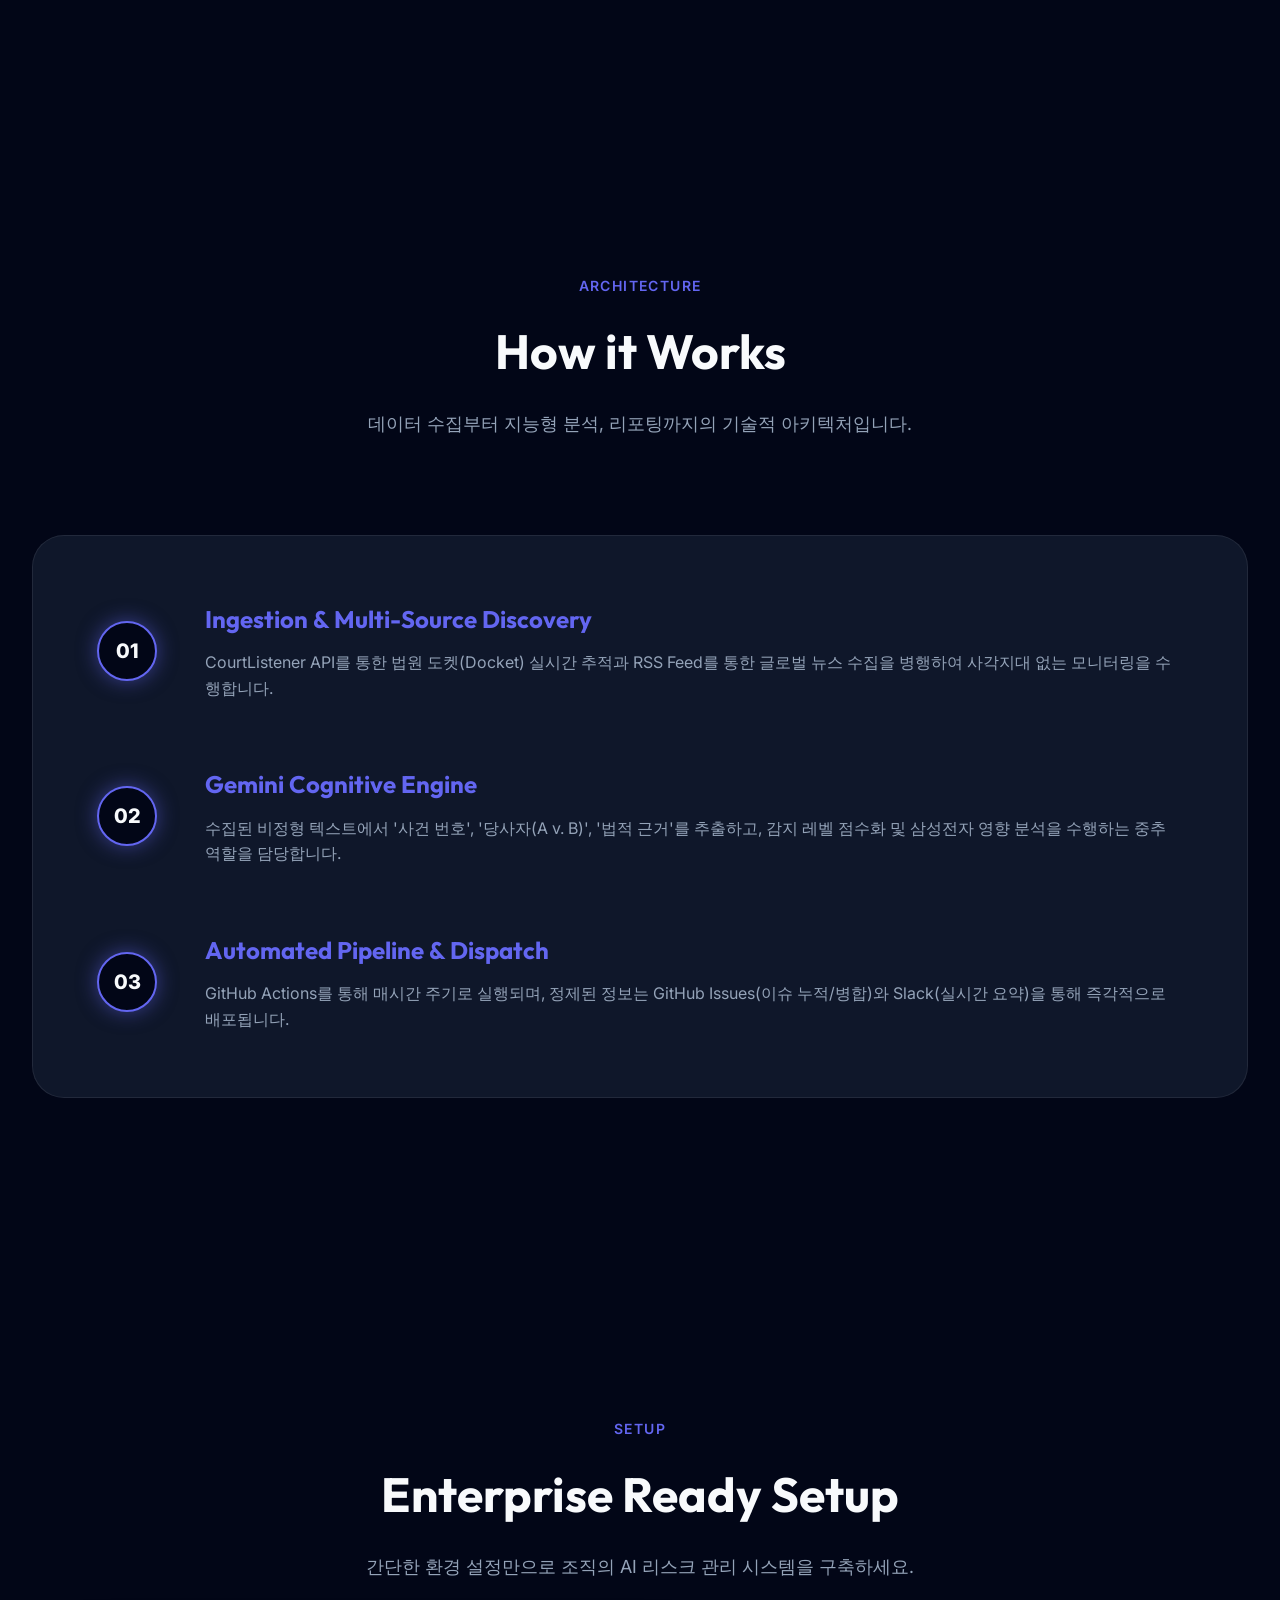
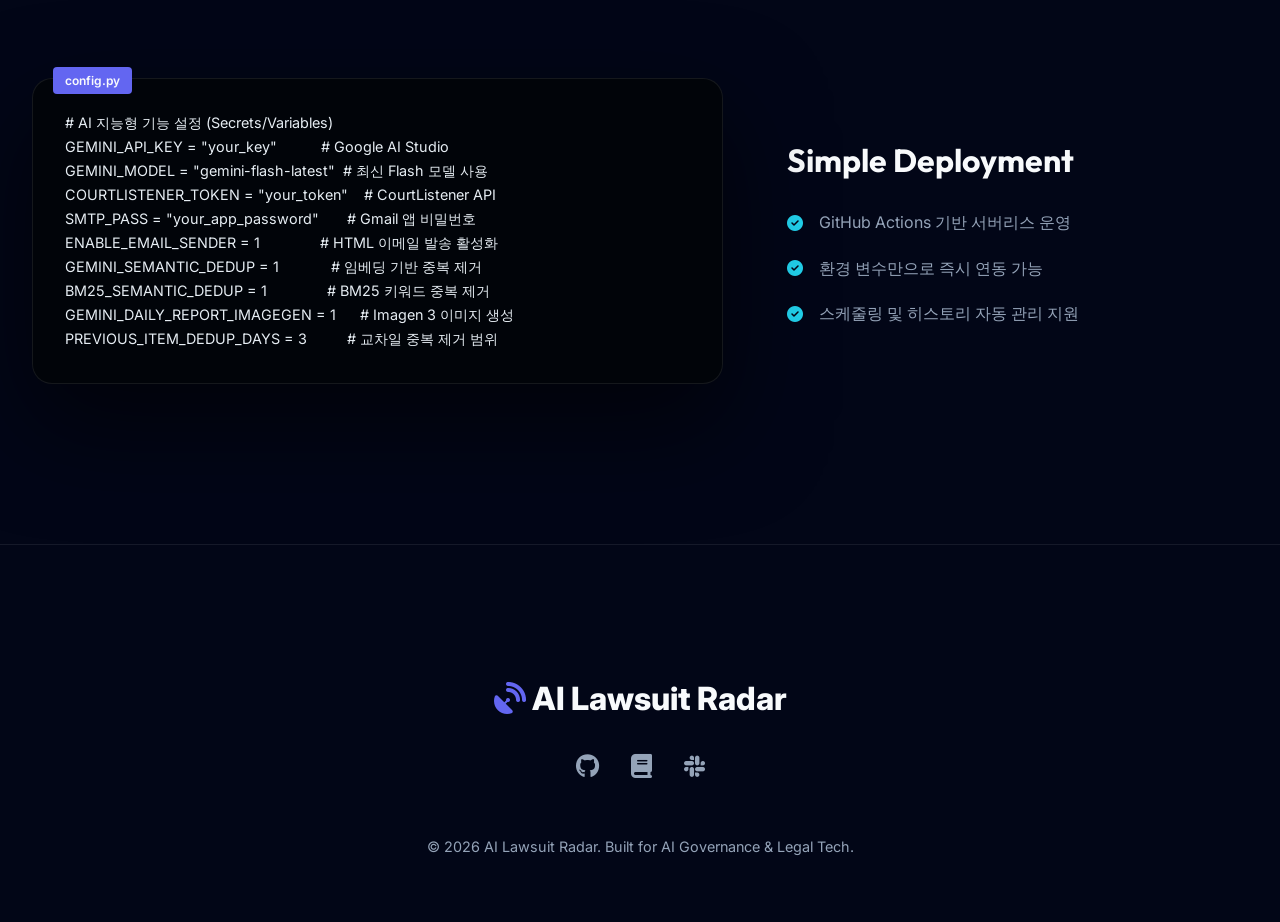
==== commit e086e914: "docs(website): update index.html and guide.html to reflect v3.1 changes - Fix Gemini model name to g" ====
--- a/docs/index.html
+++ b/docs/index.html
@@ -33,7 +33,7 @@
         <!-- Hero Section -->
         <section class="hero">
             <div class="reveal">
-                <div class="hero-badge">v3.0 Enterprise Ready</div>
+                <div class="hero-badge">v3.1 Enterprise Ready</div>
                 <h1>Intelligence for the <br><span style="color: var(--primary);">AI Litigation Era</span></h1>
                 <p>
                     AI 모델 학습을 위한 데이터 무단 사용 및 저작권 소송을 실시간으로 추적하고 분석하는 고성능 인텔리전트 자동화 도구입니다. 리스크를 사전에 감지하고 법적 대응력을 강화하세요.
@@ -61,7 +61,7 @@
                 <div class="feature-card reveal" style="transition-delay: 0.2s;">
                     <div class="feature-icon"><i class="fas fa-microchip"></i></div>
                     <h3>Gemini AI Powered</h3>
-                    <p>Gemini 3 Flash를 통해 복잡한 법률 본문을 핵심 요약하고, Gemini Embedding(text-embedding-004) 기술로 의미론적 중복을 완벽하게 필터링합니다.</p>
+                    <p>Gemini Flash Latest를 통해 복잡한 법률 본문을 핵심 요약하고, Gemini Embedding(gemini-embedding-2) 기술로 의미론적 중복을 완벽하게 필터링합니다.</p>
                 </div>
                 <div class="feature-card reveal" style="transition-delay: 0.3s;">
                     <div class="feature-icon"><i class="fas fa-shield-halved"></i></div>
@@ -72,6 +72,11 @@
                     <div class="feature-icon"><i class="fas fa-chart-line"></i></div>
                     <h3>Strategic Analysis</h3>
                     <p>단순 요약을 넘어 삼성전자 가우스(Gauss) 등 생성형 AI 모델 및 갤럭시 AI 서비스에 미칠 수 있는 법적/기술적 영향력을 심층 분석합니다.</p>
+                </div>
+                <div class="feature-card reveal" style="transition-delay: 0.5s;">
+                    <div class="feature-icon"><i class="fas fa-envelope-open-text"></i></div>
+                    <h3>HTML Email Reports</h3>
+                    <p>이메일 발송 시 Markdown을 HTML로 자동 변환하여 테이블·코드블록·Alert 박스가 완벽하게 렌더링됩니다. Gmail·Outlook 등 주요 클라이언트와 호환되는 인라인 CSS 템플릿을 적용합니다.</p>
                 </div>
             </div>
         </section>
@@ -182,11 +187,15 @@
             <div class="setup-grid reveal">
                 <div class="code-container">
                     <pre><code># AI 지능형 기능 설정 (Secrets/Variables)
-GEMINI_API_KEY = "your_key"
-GEMINI_SEMANTIC_DEDUP = 1
-GEMINI_DAILY_REPORT_IMAGEGEN = 1
-GEMINI_MODEL = "gemini-3-flash-preview"
-PREVIOUS_ITEM_DEDUP_DAYS = 3</code></pre>
+GEMINI_API_KEY = "your_key"           # Google AI Studio
+GEMINI_MODEL = "gemini-flash-latest"  # 최신 Flash 모델 사용
+COURTLISTENER_TOKEN = "your_token"    # CourtListener API
+SMTP_PASS = "your_app_password"       # Gmail 앱 비밀번호
+ENABLE_EMAIL_SENDER = 1               # HTML 이메일 발송 활성화
+GEMINI_SEMANTIC_DEDUP = 1             # 임베딩 기반 중복 제거
+BM25_SEMANTIC_DEDUP = 1               # BM25 키워드 중복 제거
+GEMINI_DAILY_REPORT_IMAGEGEN = 1      # Imagen 3 이미지 생성
+PREVIOUS_ITEM_DEDUP_DAYS = 3          # 교차일 중복 제거 범위</code></pre>
                 </div>
                 <div class="setup-text">
                     <h3>Simple Deployment</h3>
@@ -206,10 +215,10 @@
         </div>
         <div class="social-links">
             <a href="https://github.com/aigovsensing/ai-suit-tracker-v02"><i class="fab fa-github"></i></a>
+            <a href="https://github.com/aigovsensing/ai-suit-tracker-v02/tree/main/document" title="개발자 문서"><i class="fas fa-book"></i></a>
             <a href="#"><i class="fab fa-slack"></i></a>
-            <a href="#"><i class="fas fa-globe"></i></a>
         </div>
-        <p class="copyright">&copy; 2026 AI Lawsuit Radar. Built for AI Governance & Legal Tech.</p>
+        <p class="copyright">&copy; 2026 AI Lawsuit Radar. Built for AI Governance &amp; Legal Tech.</p>
     </footer>
 
     <script src="js/app.js"></script>
